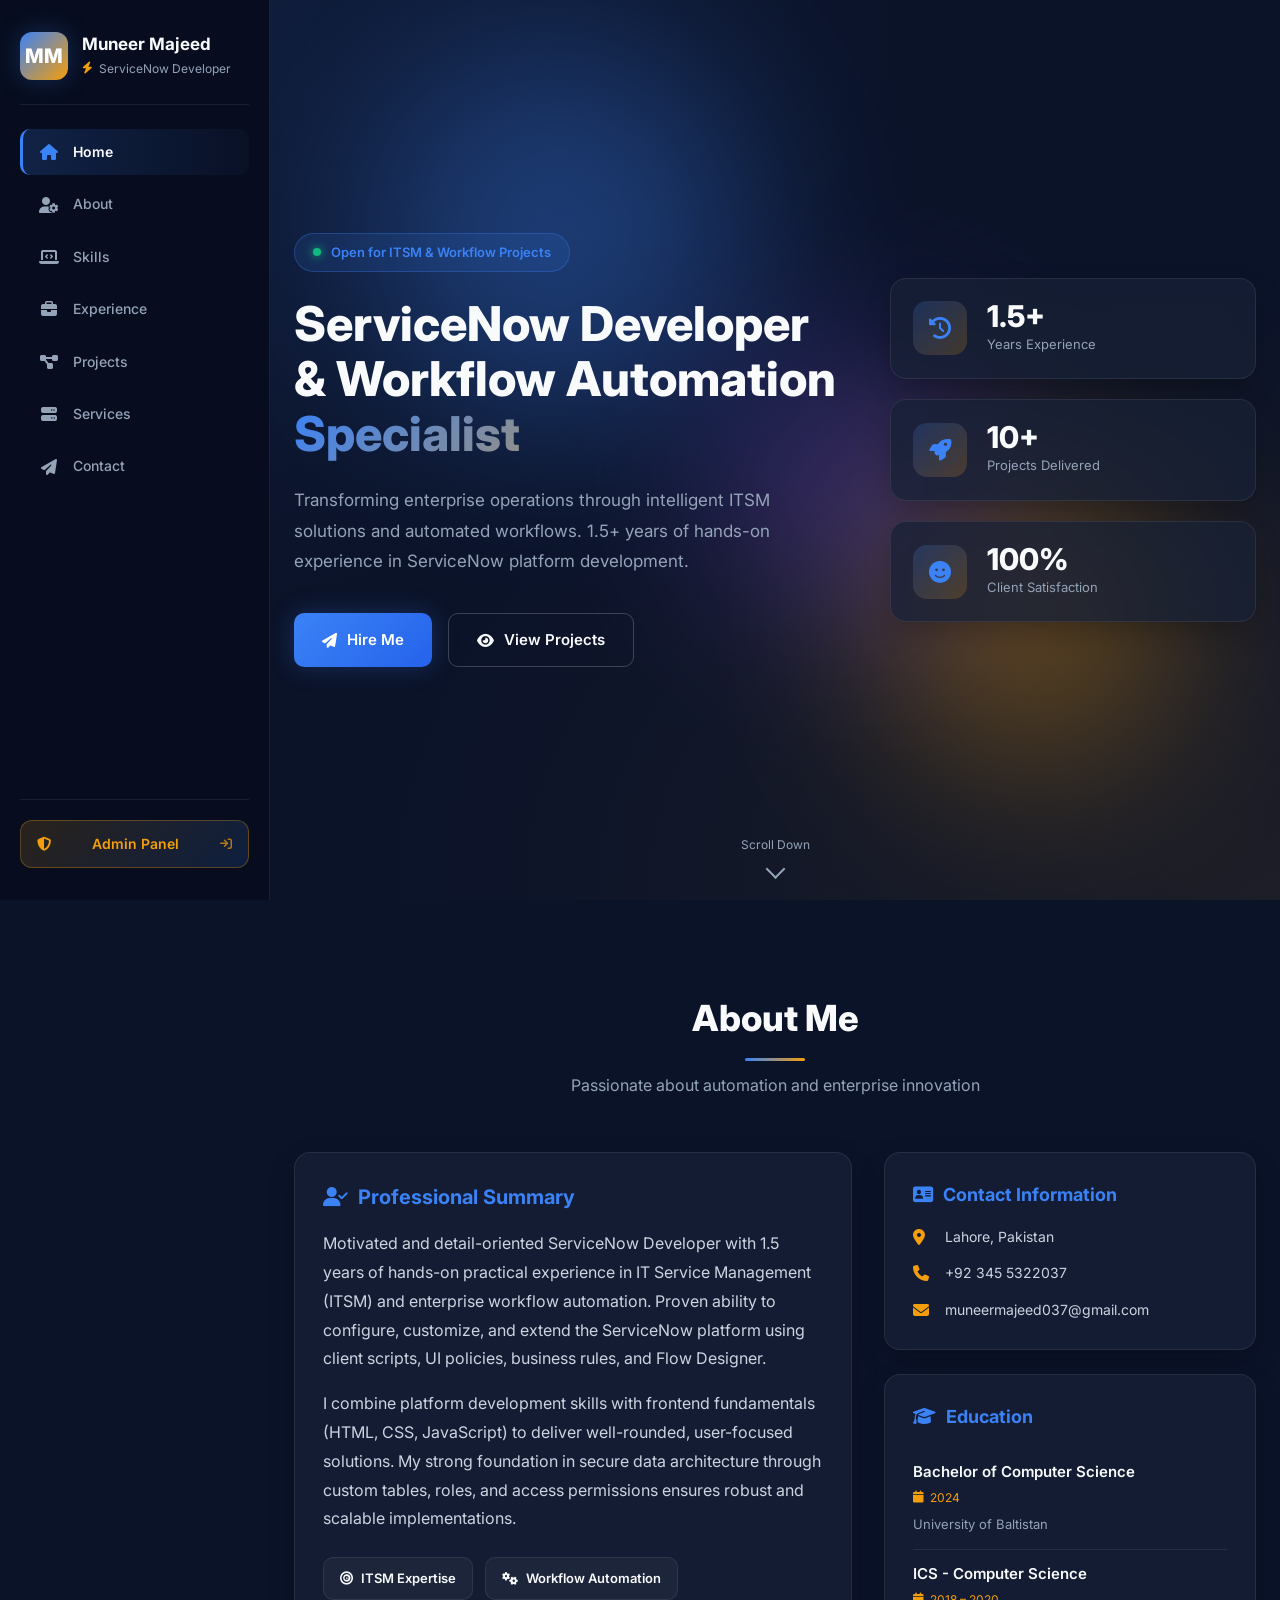
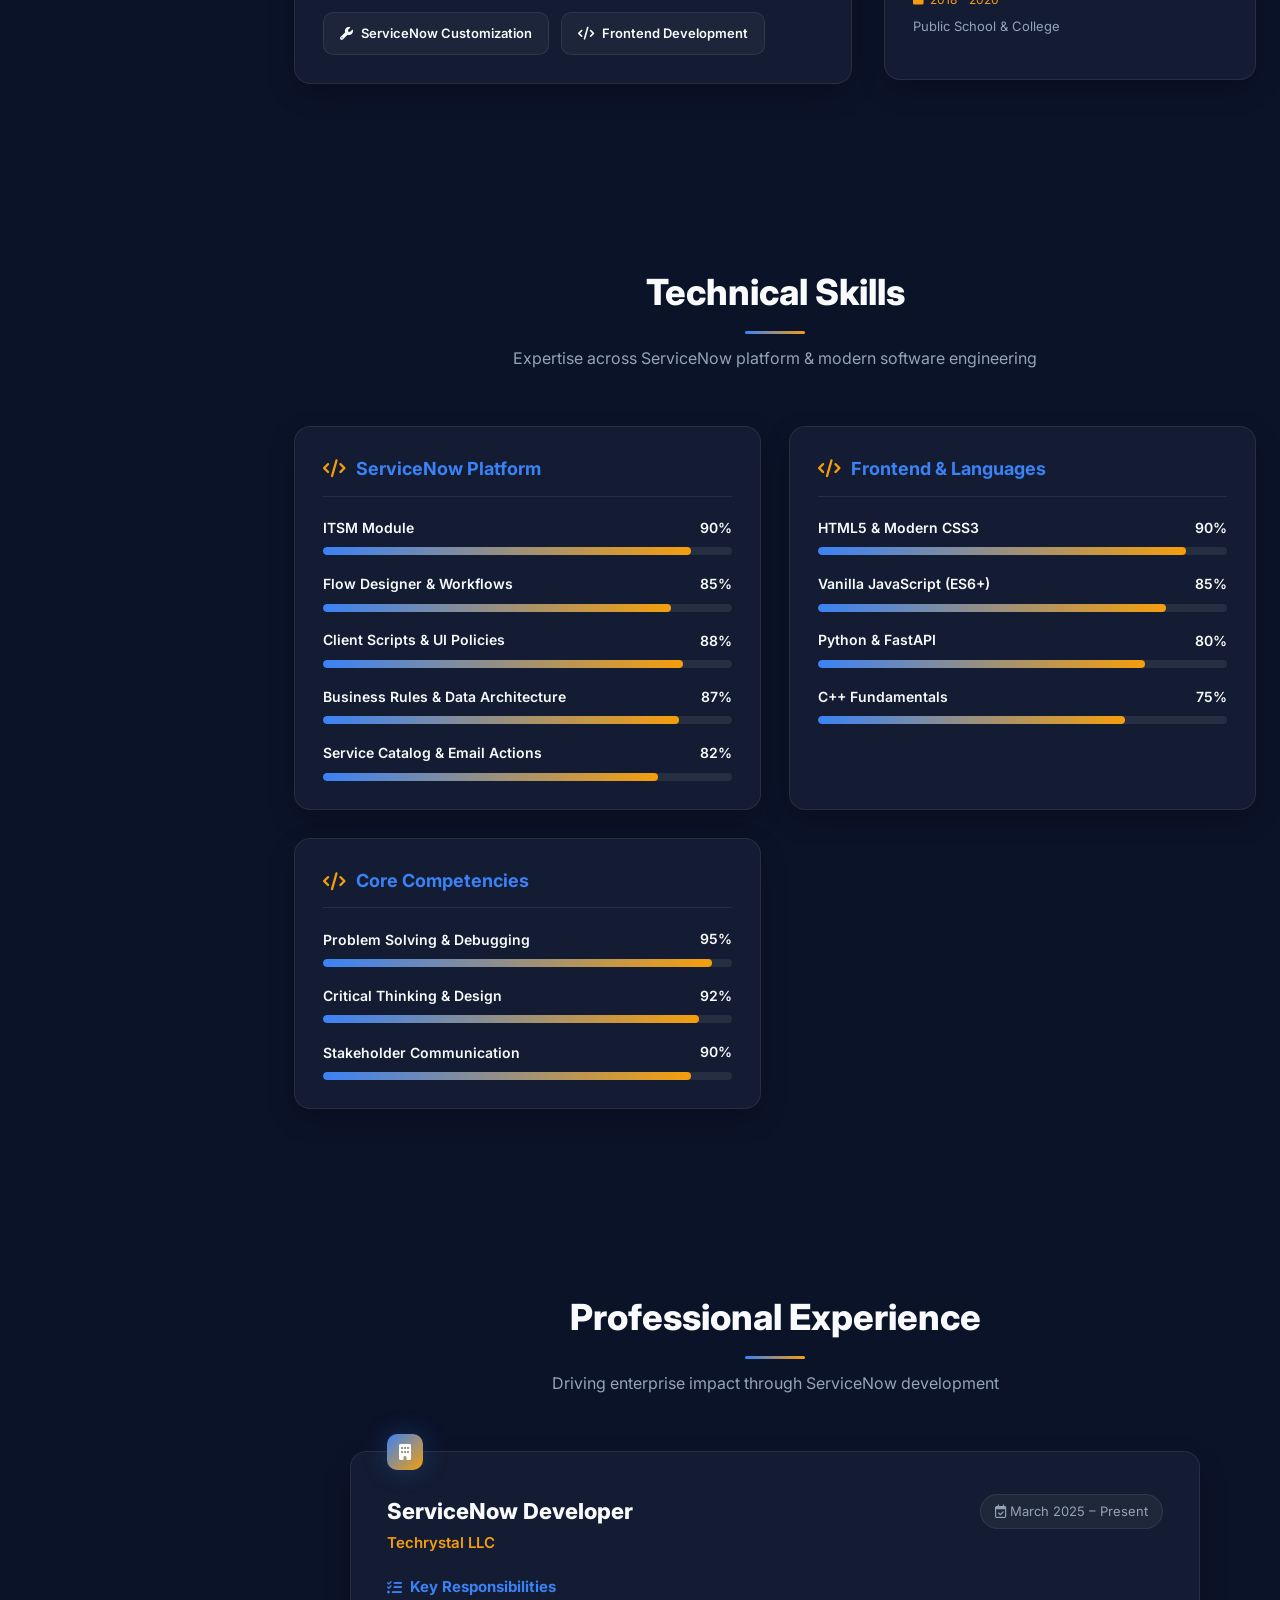
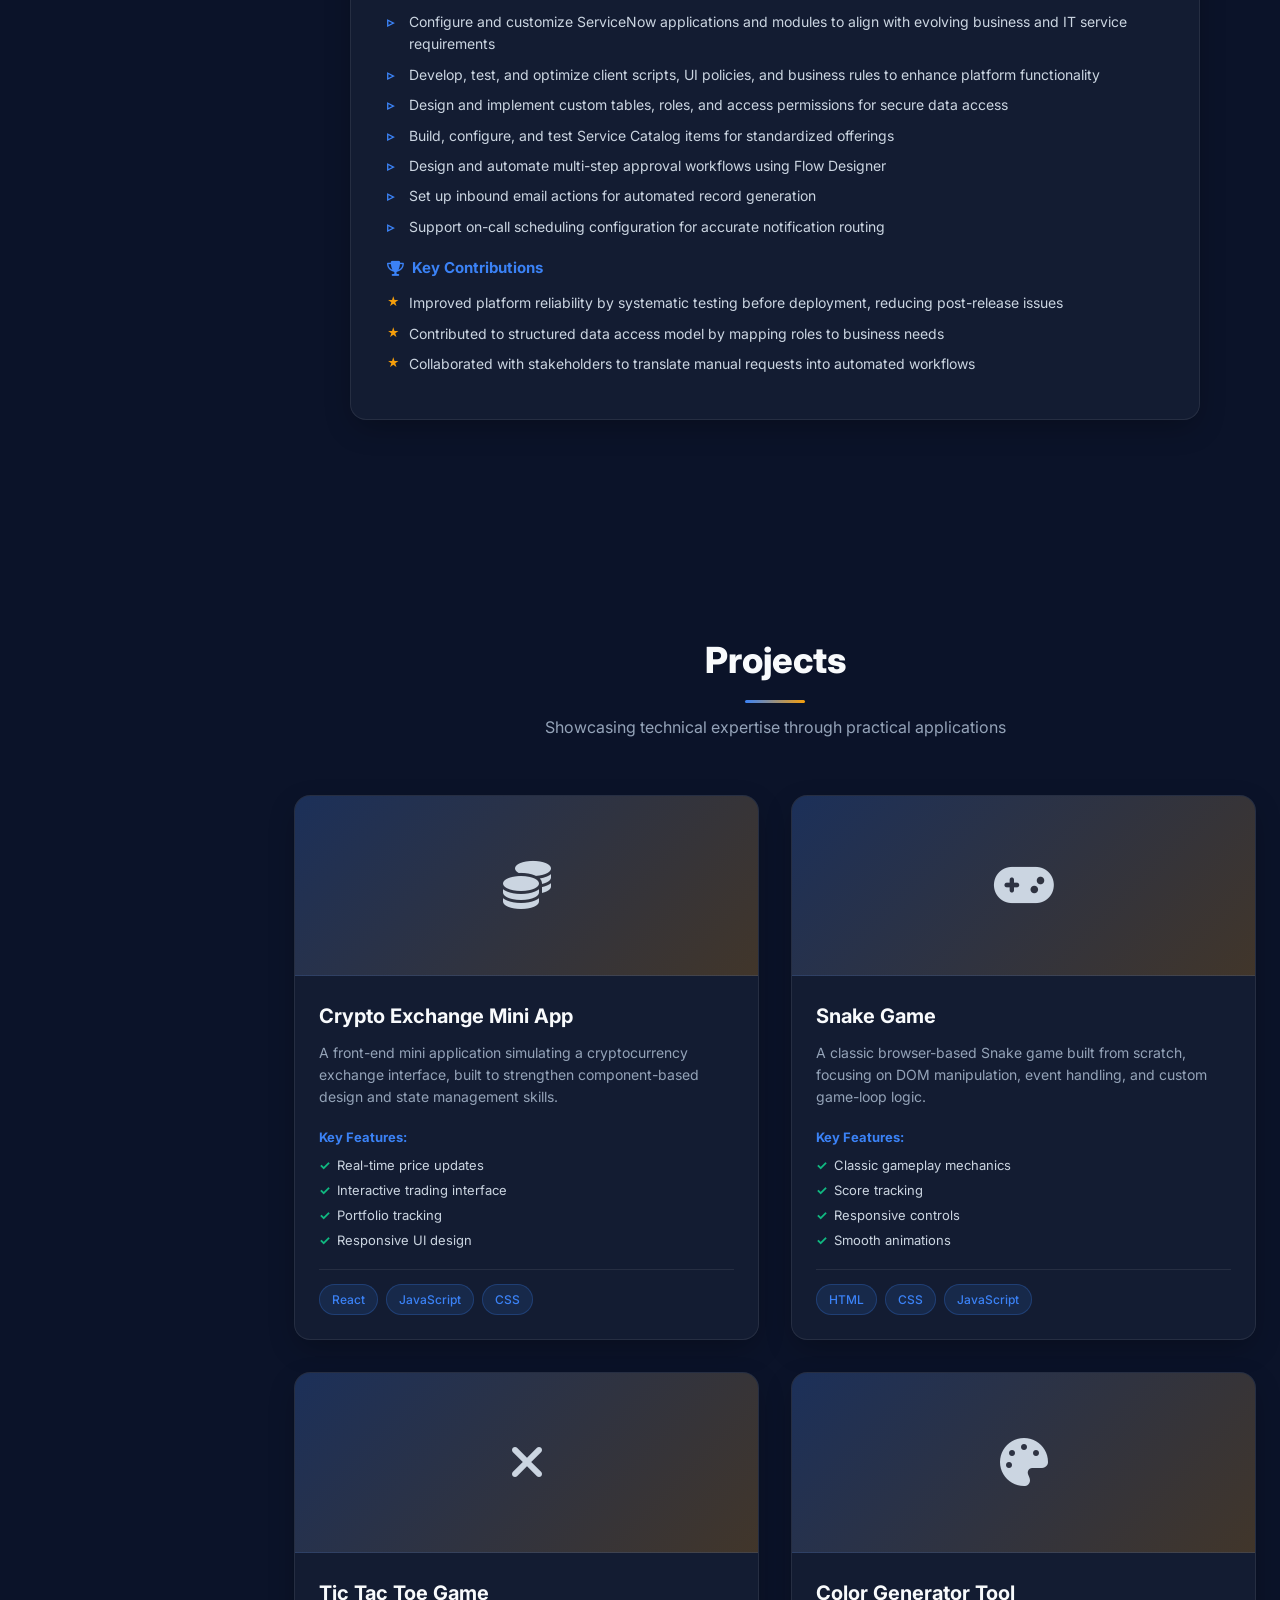
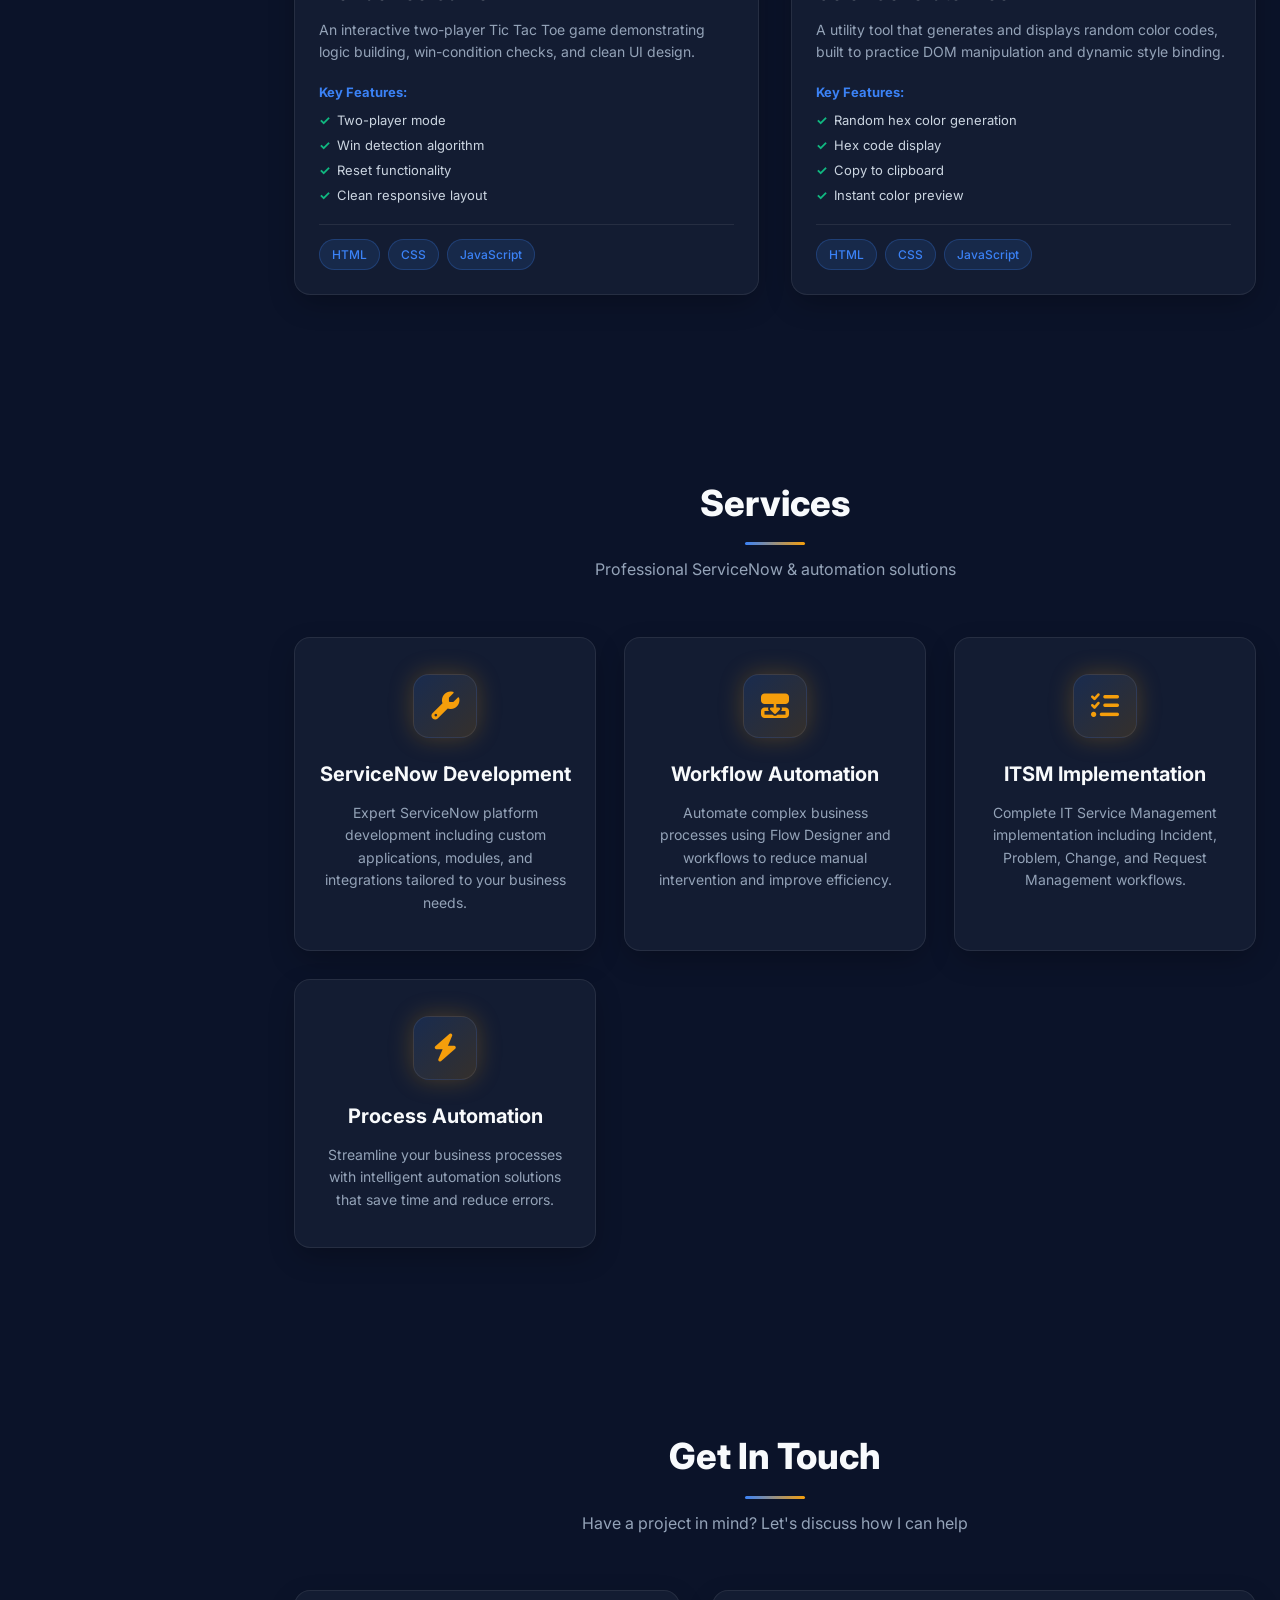
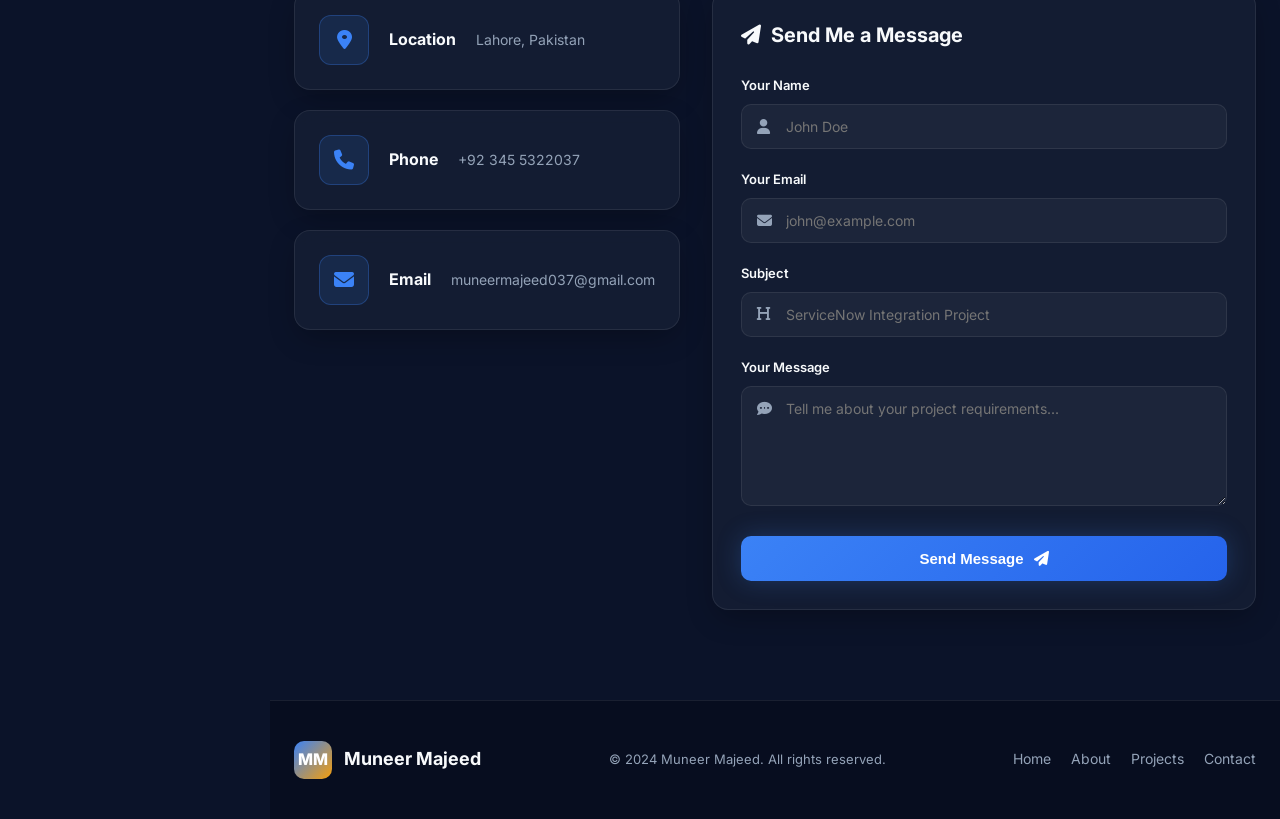
==== frontend/index.html @ ba68e9f7 "first commit" ====
<!DOCTYPE html>
<html lang="en">
<head>
    <meta charset="UTF-8">
    <meta name="viewport" content="width=device-width, initial-scale=1.0">
    <title>Muneer Majeed | ServiceNow Developer & Workflow Automation Specialist</title>
    <meta name="description" content="ServiceNow Developer specializing in ITSM, workflow automation, and enterprise solutions. 1.5+ years of experience in ServiceNow platform development.">
    <!-- Google Fonts -->
    <link rel="preconnect" href="https://fonts.googleapis.com">
    <link rel="preconnect" href="https://fonts.gstatic.com" crossorigin>
    <link href="https://fonts.googleapis.com/css2?family=Poppins:wght@300;400;500;600;700;800&family=Inter:wght@300;400;500;600;700&display=swap" rel="stylesheet">
    <!-- Font Awesome CDN -->
    <link rel="stylesheet" href="https://cdnjs.cloudflare.com/ajax/libs/font-awesome/6.5.1/css/all.min.css">
    <link rel="stylesheet" href="/frontend/css/style.css">
</head>
<body>
    <!-- Mobile Navigation Bar (Visible only on small screens < 992px) -->
    <header class="mobile-header">
        <div class="mobile-logo">
            <span class="logo-avatar">MM</span>
            <span class="logo-title">Muneer Majeed</span>
        </div>
        <button class="mobile-nav-toggle" id="mobileNavToggle" aria-label="Toggle Menu">
            <i class="fa-solid fa-bars"></i>
        </button>
    </header>

    <!-- Sidebar Navigation (Fixed on Desktop, Drawer on Mobile) -->
    <aside class="sidebar" id="sidebar">
        <div class="sidebar-top">
            <div class="brand-box">
                <div class="avatar-glow">MM</div>
                <div class="brand-text">
                    <h2 class="brand-name">Muneer Majeed</h2>
                    <p class="brand-role"><i class="fa-solid fa-bolt icon-accent"></i> ServiceNow Developer</p>
                </div>
            </div>
            <nav class="sidebar-menu">
                <ul>
                    <li><a href="#home" class="sidebar-link active" data-section="home"><i class="fa-solid fa-house"></i> <span>Home</span></a></li>
                    <li><a href="#about" class="sidebar-link" data-section="about"><i class="fa-solid fa-user-gear"></i> <span>About</span></a></li>
                    <li><a href="#skills" class="sidebar-link" data-section="skills"><i class="fa-solid fa-laptop-code"></i> <span>Skills</span></a></li>
                    <li><a href="#experience" class="sidebar-link" data-section="experience"><i class="fa-solid fa-briefcase"></i> <span>Experience</span></a></li>
                    <li><a href="#projects" class="sidebar-link" data-section="projects"><i class="fa-solid fa-diagram-project"></i> <span>Projects</span></a></li>
                    <li><a href="#services" class="sidebar-link" data-section="services"><i class="fa-solid fa-server"></i> <span>Services</span></a></li>
                    <li><a href="#contact" class="sidebar-link" data-section="contact"><i class="fa-solid fa-paper-plane"></i> <span>Contact</span></a></li>
                </ul>
            </nav>
        </div>

        <div class="sidebar-bottom">
            <a href="/admin" class="sidebar-admin-btn">
                <i class="fa-solid fa-shield-halved"></i>
                <span>Admin Panel</span>
                <i class="fa-solid fa-arrow-right-to-bracket arrow-icon"></i>
            </a>
        </div>
    </aside>

    <!-- Backdrop overlay for mobile drawer -->
    <div class="sidebar-overlay" id="sidebarOverlay"></div>

    <!-- Main Content Area (Offset next to sidebar on desktop) -->
    <main class="main-wrapper">

        <!-- Hero Section -->
        <section id="home" class="hero section">
            <div class="hero-bg-orbs">
                <div class="orb orb-1"></div>
                <div class="orb orb-2"></div>
                <div class="orb orb-3"></div>
            </div>
            <div class="hero-container">
                <div class="hero-text-content">
                    <div class="badge-tag">
                        <span class="pulse-dot"></span> Open for ITSM & Workflow Projects
                    </div>
                    <h1 class="hero-title">
                        <span class="title-line">ServiceNow Developer</span>
                        <span class="title-line">& Workflow Automation</span>
                        <span class="title-line highlight">Specialist</span>
                    </h1>
                    <p class="hero-subtitle">
                        Transforming enterprise operations through intelligent ITSM solutions and automated workflows. 1.5+ years of hands-on experience in ServiceNow platform development.
                    </p>
                    <div class="hero-actions">
                        <a href="#contact" class="btn btn-primary"><i class="fa-solid fa-paper-plane"></i> Hire Me</a>
                        <a href="#projects" class="btn btn-outline"><i class="fa-solid fa-eye"></i> View Projects</a>
                    </div>
                </div>

                <div class="hero-stats-grid">
                    <div class="glass-card stat-card">
                        <div class="stat-icon-wrapper"><i class="fa-solid fa-clock-rotate-left"></i></div>
                        <div class="stat-info">
                            <span class="stat-number" data-target="1.5" data-suffix="+">0</span>
                            <span class="stat-label">Years Experience</span>
                        </div>
                    </div>
                    <div class="glass-card stat-card">
                        <div class="stat-icon-wrapper"><i class="fa-solid fa-rocket"></i></div>
                        <div class="stat-info">
                            <span class="stat-number" data-target="10" data-suffix="+">0</span>
                            <span class="stat-label">Projects Delivered</span>
                        </div>
                    </div>
                    <div class="glass-card stat-card">
                        <div class="stat-icon-wrapper"><i class="fa-solid fa-face-smile"></i></div>
                        <div class="stat-info">
                            <span class="stat-number" data-target="100" data-suffix="%">0</span>
                            <span class="stat-label">Client Satisfaction</span>
                        </div>
                    </div>
                </div>
            </div>
            <div class="scroll-indicator">
                <span>Scroll Down</span>
                <div class="scroll-arrow"></div>
            </div>
        </section>

        <!-- About Section -->
        <section id="about" class="about section reveal">
            <div class="container">
                <div class="section-header">
                    <h2 class="section-title">About Me</h2>
                    <p class="section-subtitle">Passionate about automation and enterprise innovation</p>
                </div>
                <div class="about-grid">
                    <div class="about-main-card glass-card">
                        <h3><i class="fa-solid fa-user-check"></i> Professional Summary</h3>
                        <p>
                            Motivated and detail-oriented ServiceNow Developer with 1.5 years of hands-on practical experience in IT Service Management (ITSM) and enterprise workflow automation. Proven ability to configure, customize, and extend the ServiceNow platform using client scripts, UI policies, business rules, and Flow Designer.
                        </p>
                        <p>
                            I combine platform development skills with frontend fundamentals (HTML, CSS, JavaScript) to deliver well-rounded, user-focused solutions. My strong foundation in secure data architecture through custom tables, roles, and access permissions ensures robust and scalable implementations.
                        </p>
                        <div class="about-highlights">
                            <div class="highlight-chip"><i class="fa-solid fa-bullseye"></i> ITSM Expertise</div>
                            <div class="highlight-chip"><i class="fa-solid fa-gears"></i> Workflow Automation</div>
                            <div class="highlight-chip"><i class="fa-solid fa-wrench"></i> ServiceNow Customization</div>
                            <div class="highlight-chip"><i class="fa-solid fa-code"></i> Frontend Development</div>
                        </div>
                    </div>

                    <div class="about-side-cards">
                        <div class="glass-card info-card">
                            <h3><i class="fa-solid fa-address-card"></i> Contact Information</h3>
                            <ul class="info-list">
                                <li><i class="fa-solid fa-location-dot icon-gold"></i> <span>Lahore, Pakistan</span></li>
                                <li><i class="fa-solid fa-phone icon-gold"></i> <span>+92 345 5322037</span></li>
                                <li><i class="fa-solid fa-envelope icon-gold"></i> <span>muneermajeed037@gmail.com</span></li>
                            </ul>
                        </div>
                        <div class="glass-card info-card">
                            <h3><i class="fa-solid fa-graduation-cap"></i> Education</h3>
                            <div class="education-item">
                                <span class="edu-degree">Bachelor of Computer Science</span>
                                <span class="edu-meta"><i class="fa-solid fa-calendar"></i> 2024</span>
                                <span class="edu-school">University of Baltistan</span>
                            </div>
                            <div class="education-item">
                                <span class="edu-degree">ICS - Computer Science</span>
                                <span class="edu-meta"><i class="fa-solid fa-calendar"></i> 2018 – 2020</span>
                                <span class="edu-school">Public School & College</span>
                            </div>
                        </div>
                    </div>
                </div>
            </div>
        </section>

        <!-- Skills Section -->
        <section id="skills" class="skills section reveal">
            <div class="container">
                <div class="section-header">
                    <h2 class="section-title">Technical Skills</h2>
                    <p class="section-subtitle">Expertise across ServiceNow platform & modern software engineering</p>
                </div>
                <div class="skills-grid" id="skills-container">
                    <!-- Skills will be loaded dynamically from API -->
                </div>
            </div>
        </section>

        <!-- Experience Section -->
        <section id="experience" class="experience section reveal">
            <div class="container">
                <div class="section-header">
                    <h2 class="section-title">Professional Experience</h2>
                    <p class="section-subtitle">Driving enterprise impact through ServiceNow development</p>
                </div>
                <div class="experience-timeline">
                    <div class="timeline-item glass-card">
                        <div class="timeline-badge"><i class="fa-solid fa-building"></i></div>
                        <div class="timeline-header">
                            <div>
                                <h3 class="role-title">ServiceNow Developer</h3>
                                <span class="company-name">Techrystal LLC</span>
                            </div>
                            <span class="timeline-date"><i class="fa-regular fa-calendar-check"></i> March 2025 – Present</span>
                        </div>
                        <div class="timeline-body">
                            <h4><i class="fa-solid fa-list-check"></i> Key Responsibilities</h4>
                            <ul class="resp-list">
                                <li>Configure and customize ServiceNow applications and modules to align with evolving business and IT service requirements</li>
                                <li>Develop, test, and optimize client scripts, UI policies, and business rules to enhance platform functionality</li>
                                <li>Design and implement custom tables, roles, and access permissions for secure data access</li>
                                <li>Build, configure, and test Service Catalog items for standardized offerings</li>
                                <li>Design and automate multi-step approval workflows using Flow Designer</li>
                                <li>Set up inbound email actions for automated record generation</li>
                                <li>Support on-call scheduling configuration for accurate notification routing</li>
                            </ul>
                            <h4><i class="fa-solid fa-trophy"></i> Key Contributions</h4>
                            <ul class="contrib-list">
                                <li>Improved platform reliability by systematic testing before deployment, reducing post-release issues</li>
                                <li>Contributed to structured data access model by mapping roles to business needs</li>
                                <li>Collaborated with stakeholders to translate manual requests into automated workflows</li>
                            </ul>
                        </div>
                    </div>
                </div>
            </div>
        </section>

        <!-- Projects Section -->
        <section id="projects" class="projects section reveal">
            <div class="container">
                <div class="section-header">
                    <h2 class="section-title">Projects</h2>
                    <p class="section-subtitle">Showcasing technical expertise through practical applications</p>
                </div>
                <div class="projects-grid" id="projects-container">
                    <!-- Projects will be loaded dynamically from API -->
                </div>
            </div>
        </section>

        <!-- Services Section -->
        <section id="services" class="services section reveal">
            <div class="container">
                <div class="section-header">
                    <h2 class="section-title">Services</h2>
                    <p class="section-subtitle">Professional ServiceNow & automation solutions</p>
                </div>
                <div class="services-grid" id="services-container">
                    <!-- Services will be loaded dynamically from API -->
                </div>
            </div>
        </section>

        <!-- Contact Section -->
        <section id="contact" class="contact section reveal">
            <div class="container">
                <div class="section-header">
                    <h2 class="section-title">Get In Touch</h2>
                    <p class="section-subtitle">Have a project in mind? Let's discuss how I can help</p>
                </div>
                <div class="contact-grid">
                    <div class="contact-info-cards">
                        <div class="glass-card contact-card">
                            <div class="contact-icon"><i class="fa-solid fa-location-dot"></i></div>
                            <h3>Location</h3>
                            <p>Lahore, Pakistan</p>
                        </div>
                        <div class="glass-card contact-card">
                            <div class="contact-icon"><i class="fa-solid fa-phone"></i></div>
                            <h3>Phone</h3>
                            <p>+92 345 5322037</p>
                        </div>
                        <div class="glass-card contact-card">
                            <div class="contact-icon"><i class="fa-solid fa-envelope"></i></div>
                            <h3>Email</h3>
                            <p>muneermajeed037@gmail.com</p>
                        </div>
                    </div>

                    <div class="glass-card contact-form-card">
                        <h3><i class="fa-solid fa-paper-plane"></i> Send Me a Message</h3>
                        <form class="contact-form" id="contact-form">
                            <div class="form-group">
                                <label for="name">Your Name</label>
                                <div class="input-wrapper">
                                    <i class="fa-solid fa-user"></i>
                                    <input type="text" id="name" name="name" placeholder="John Doe" required>
                                </div>
                            </div>
                            <div class="form-group">
                                <label for="email">Your Email</label>
                                <div class="input-wrapper">
                                    <i class="fa-solid fa-envelope"></i>
                                    <input type="email" id="email" name="email" placeholder="john@example.com" required>
                                </div>
                            </div>
                            <div class="form-group">
                                <label for="subject">Subject</label>
                                <div class="input-wrapper">
                                    <i class="fa-solid fa-heading"></i>
                                    <input type="text" id="subject" name="subject" placeholder="ServiceNow Integration Project" required>
                                </div>
                            </div>
                            <div class="form-group">
                                <label for="message">Your Message</label>
                                <div class="input-wrapper textarea-wrapper">
                                    <i class="fa-solid fa-comment-dots"></i>
                                    <textarea id="message" name="message" rows="5" placeholder="Tell me about your project requirements..." required></textarea>
                                </div>
                            </div>
                            <button type="submit" class="btn btn-primary btn-submit">
                                <span>Send Message</span>
                                <i class="fa-solid fa-paper-plane"></i>
                            </button>
                        </form>
                    </div>
                </div>
            </div>
        </section>

        <!-- Footer -->
        <footer class="footer">
            <div class="container">
                <div class="footer-content">
                    <div class="footer-logo">
                        <span class="logo-avatar">MM</span>
                        <span class="logo-title">Muneer Majeed</span>
                    </div>
                    <p class="footer-text">© 2024 Muneer Majeed. All rights reserved.</p>
                    <div class="footer-links">
                        <a href="#home">Home</a>
                        <a href="#about">About</a>
                        <a href="#projects">Projects</a>
                        <a href="#contact">Contact</a>
                    </div>
                </div>
            </div>
        </footer>

    </main>

    <script src="/frontend/js/main.js"></script>
</body>
</html>
---- frontend/css/style.css ----
/* ==========================================================================
   ServiceNow Developer Portfolio - CSS Design System
   Theme: Modern Dark Corporate Tech with Glassmorphism & Accent Glows
   ========================================================================== */

/* --------------------------------------------------------------------------
   1. CSS Variables & Theme Definition
   -------------------------------------------------------------------------- */
:root {
    --sidebar-width: 270px;
    --bg-main: #0b1329;
    --bg-secondary: #070d1f;
    --bg-card: rgba(23, 32, 54, 0.75);
    --bg-card-hover: rgba(30, 42, 70, 0.85);
    --glass-border: rgba(255, 255, 255, 0.08);
    --glass-border-focus: rgba(59, 130, 246, 0.4);
    
    /* Accents */
    --accent-blue: #3b82f6;
    --accent-blue-dark: #2563eb;
    --accent-gold: #f59e0b;
    --accent-emerald: #10b981;
    --accent-purple: #8b5cf6;
    
    /* Typography Colors */
    --text-heading: #f8fafc;
    --text-body: #cbd5e1;
    --text-muted: #94a3b8;
    
    /* Shadows & Effects */
    --card-shadow: 0 10px 30px -5px rgba(0, 0, 0, 0.3);
    --glow-blue: 0 0 25px rgba(59, 130, 246, 0.25);
    --glow-gold: 0 0 25px rgba(245, 158, 11, 0.25);
}

/* --------------------------------------------------------------------------
   2. Reset & Base Styles
   -------------------------------------------------------------------------- */
* {
    margin: 0;
    padding: 0;
    box-sizing: border-box;
}

html {
    scroll-behavior: smooth;
}

body {
    font-family: 'Inter', 'Poppins', sans-serif;
    background-color: var(--bg-main);
    background-image: 
        radial-gradient(at 0% 0%, rgba(59, 130, 246, 0.12) 0px, transparent 50%),
        radial-gradient(at 100% 100%, rgba(245, 158, 11, 0.08) 0px, transparent 50%);
    background-attachment: fixed;
    color: var(--text-body);
    line-height: 1.6;
    overflow-x: hidden;
}

.container {
    max-width: 1140px;
    margin: 0 auto;
    padding: 0 24px;
}

/* --------------------------------------------------------------------------
   3. Glassmorphism Card System
   -------------------------------------------------------------------------- */
.glass-card {
    background: var(--bg-card);
    backdrop-filter: blur(12px);
    -webkit-backdrop-filter: blur(12px);
    border: 1px solid var(--glass-border);
    border-radius: 16px;
    padding: 28px;
    box-shadow: var(--card-shadow);
    transition: transform 0.3s cubic-bezier(0.4, 0, 0.2, 1), box-shadow 0.3s ease, border-color 0.3s ease;
}

.glass-card:hover {
    transform: translateY(-5px);
    box-shadow: 0 16px 35px -5px rgba(0, 0, 0, 0.4), var(--glow-blue);
    border-color: rgba(59, 130, 246, 0.25);
}

/* --------------------------------------------------------------------------
   4. Mobile Header (< 992px)
   -------------------------------------------------------------------------- */
.mobile-header {
    display: none;
    position: fixed;
    top: 0;
    left: 0;
    right: 0;
    height: 68px;
    background: rgba(7, 13, 31, 0.95);
    backdrop-filter: blur(10px);
    border-bottom: 1px solid var(--glass-border);
    z-index: 1100;
    padding: 0 20px;
    align-items: center;
    justify-content: space-between;
}

.mobile-logo {
    display: flex;
    align-items: center;
    gap: 12px;
}

.logo-avatar {
    width: 38px;
    height: 38px;
    background: linear-gradient(135deg, var(--accent-blue), var(--accent-gold));
    border-radius: 10px;
    display: flex;
    align-items: center;
    justify-content: center;
    font-weight: 800;
    color: white;
    font-size: 16px;
}

.logo-title {
    font-weight: 700;
    font-size: 18px;
    color: var(--text-heading);
}

.mobile-nav-toggle {
    background: transparent;
    border: none;
    color: var(--text-heading);
    font-size: 22px;
    cursor: pointer;
    padding: 8px;
    border-radius: 8px;
}

/* --------------------------------------------------------------------------
   5. Fixed Desktop Sidebar Navigation
   -------------------------------------------------------------------------- */
.sidebar {
    position: fixed;
    top: 0;
    left: 0;
    bottom: 0;
    width: var(--sidebar-width);
    height: 100vh;
    background: var(--bg-secondary);
    border-right: 1px solid var(--glass-border);
    z-index: 1000;
    display: flex;
    flex-direction: column;
    justify-content: space-between;
    padding: 32px 20px;
    transition: transform 0.35s cubic-bezier(0.4, 0, 0.2, 1);
}

.brand-box {
    display: flex;
    align-items: center;
    gap: 14px;
    padding-bottom: 24px;
    margin-bottom: 24px;
    border-bottom: 1px solid var(--glass-border);
}

.avatar-glow {
    width: 48px;
    height: 48px;
    background: linear-gradient(135deg, var(--accent-blue), var(--accent-gold));
    border-radius: 12px;
    display: flex;
    align-items: center;
    justify-content: center;
    font-weight: 800;
    font-size: 20px;
    color: white;
    box-shadow: var(--glow-blue);
    flex-shrink: 0;
}

.brand-name {
    font-size: 17px;
    font-weight: 700;
    color: var(--text-heading);
    line-height: 1.2;
}

.brand-role {
    font-size: 12px;
    color: var(--text-muted);
    margin-top: 4px;
    display: flex;
    align-items: center;
    gap: 6px;
}

.icon-accent {
    color: var(--accent-gold);
}

.sidebar-menu ul {
    list-style: none;
    display: flex;
    flex-direction: column;
    gap: 6px;
}

.sidebar-link {
    display: flex;
    align-items: center;
    gap: 14px;
    padding: 12px 16px;
    color: var(--text-muted);
    text-decoration: none;
    font-weight: 500;
    font-size: 14px;
    border-radius: 10px;
    transition: all 0.25s ease;
    border-left: 3px solid transparent;
}

.sidebar-link i {
    font-size: 16px;
    width: 20px;
    text-align: center;
    transition: color 0.25s ease, transform 0.25s ease;
}

.sidebar-link:hover {
    color: var(--text-heading);
    background: rgba(255, 255, 255, 0.04);
    transform: translateX(4px);
}

.sidebar-link:hover i {
    color: var(--accent-blue);
    transform: scale(1.15);
}

/* Active Section ScrollSpy Effect */
.sidebar-link.active {
    color: var(--text-heading);
    background: linear-gradient(90deg, rgba(59, 130, 246, 0.18), rgba(59, 130, 246, 0.03));
    border-left-color: var(--accent-blue);
    font-weight: 600;
}

.sidebar-link.active i {
    color: var(--accent-blue);
}

/* Sidebar Admin Button */
.sidebar-bottom {
    padding-top: 20px;
    border-top: 1px solid var(--glass-border);
}

.sidebar-admin-btn {
    display: flex;
    align-items: center;
    justify-content: space-between;
    padding: 12px 16px;
    background: linear-gradient(135deg, rgba(245, 158, 11, 0.15), rgba(59, 130, 246, 0.15));
    border: 1px solid rgba(245, 158, 11, 0.3);
    color: var(--accent-gold);
    border-radius: 12px;
    text-decoration: none;
    font-weight: 600;
    font-size: 14px;
    transition: all 0.3s ease;
}

.sidebar-admin-btn:hover {
    background: linear-gradient(135deg, rgba(245, 158, 11, 0.3), rgba(59, 130, 246, 0.3));
    transform: translateY(-2px);
    box-shadow: var(--glow-gold);
    color: #ffffff;
}

.sidebar-admin-btn .arrow-icon {
    font-size: 12px;
    opacity: 0.7;
    transition: transform 0.3s ease;
}

.sidebar-admin-btn:hover .arrow-icon {
    transform: translateX(4px);
    opacity: 1;
}

/* Mobile Sidebar Overlay */
.sidebar-overlay {
    display: none;
    position: fixed;
    inset: 0;
    background: rgba(0, 0, 0, 0.6);
    backdrop-filter: blur(4px);
    z-index: 999;
}

/* --------------------------------------------------------------------------
   6. Main Content Area Offset
   -------------------------------------------------------------------------- */
.main-wrapper {
    margin-left: var(--sidebar-width);
    width: calc(100% - var(--sidebar-width));
    min-height: 100vh;
}

/* --------------------------------------------------------------------------
   7. Hero Section
   -------------------------------------------------------------------------- */
.hero {
    min-height: 100vh;
    display: flex;
    flex-direction: column;
    justify-content: center;
    position: relative;
    padding: 80px 0;
}

.hero-bg-orbs {
    position: absolute;
    inset: 0;
    overflow: hidden;
    pointer-events: none;
    z-index: 0;
}

.orb {
    position: absolute;
    border-radius: 50%;
    filter: blur(90px);
    opacity: 0.35;
    animation: orbFloat 10s ease-in-out infinite alternate;
}

.orb-1 {
    width: 380px;
    height: 380px;
    background: var(--accent-blue);
    top: 5%;
    left: 10%;
}

.orb-2 {
    width: 300px;
    height: 300px;
    background: var(--accent-gold);
    bottom: 15%;
    right: 10%;
    animation-delay: -3s;
}

.orb-3 {
    width: 250px;
    height: 250px;
    background: var(--accent-purple);
    top: 40%;
    left: 45%;
    animation-delay: -6s;
}

@keyframes orbFloat {
    0% { transform: translate(0, 0) scale(1); }
    100% { transform: translate(40px, -40px) scale(1.1); }
}

.hero-container {
    position: relative;
    z-index: 1;
    max-width: 1140px;
    margin: 0 auto;
    padding: 0 24px;
    display: grid;
    grid-template-columns: 1.2fr 0.8fr;
    gap: 48px;
    align-items: center;
}

.badge-tag {
    display: inline-flex;
    align-items: center;
    gap: 10px;
    padding: 8px 18px;
    background: rgba(59, 130, 246, 0.12);
    border: 1px solid rgba(59, 130, 246, 0.3);
    border-radius: 30px;
    color: var(--accent-blue);
    font-size: 13px;
    font-weight: 600;
    margin-bottom: 24px;
}

.pulse-dot {
    width: 8px;
    height: 8px;
    background: var(--accent-emerald);
    border-radius: 50%;
    box-shadow: 0 0 10px var(--accent-emerald);
    animation: pulse 2s infinite;
}

@keyframes pulse {
    0%, 100% { opacity: 1; transform: scale(1); }
    50% { opacity: 0.4; transform: scale(1.2); }
}

.hero-title {
    font-size: 48px;
    font-weight: 800;
    line-height: 1.15;
    margin-bottom: 24px;
    color: var(--text-heading);
}

.title-line {
    display: block;
}

.title-line.highlight {
    background: linear-gradient(135deg, var(--accent-blue), var(--accent-gold));
    -webkit-background-clip: text;
    -webkit-text-fill-color: transparent;
    background-clip: text;
}

.hero-subtitle {
    font-size: 17px;
    color: var(--text-muted);
    line-height: 1.8;
    margin-bottom: 36px;
    max-width: 580px;
}

.hero-actions {
    display: flex;
    gap: 16px;
}

.btn {
    display: inline-flex;
    align-items: center;
    justify-content: center;
    gap: 10px;
    padding: 14px 28px;
    border-radius: 10px;
    font-weight: 600;
    font-size: 15px;
    text-decoration: none;
    cursor: pointer;
    transition: all 0.3s cubic-bezier(0.4, 0, 0.2, 1);
    border: none;
}

.btn-primary {
    background: linear-gradient(135deg, var(--accent-blue), var(--accent-blue-dark));
    color: white;
    box-shadow: var(--glow-blue);
}

.btn-primary:hover {
    transform: translateY(-3px);
    box-shadow: 0 12px 25px rgba(59, 130, 246, 0.4);
}

.btn-outline {
    background: transparent;
    color: var(--text-heading);
    border: 1.5px solid rgba(255, 255, 255, 0.2);
}

.btn-outline:hover {
    border-color: var(--accent-blue);
    background: rgba(59, 130, 246, 0.1);
    color: var(--accent-blue);
    transform: translateY(-3px);
}

.hero-stats-grid {
    display: flex;
    flex-direction: column;
    gap: 20px;
}

.stat-card {
    display: flex;
    align-items: center;
    gap: 20px;
    padding: 22px;
}

.stat-icon-wrapper {
    width: 54px;
    height: 54px;
    background: linear-gradient(135deg, rgba(59, 130, 246, 0.2), rgba(245, 158, 11, 0.2));
    border-radius: 14px;
    display: flex;
    align-items: center;
    justify-content: center;
    font-size: 22px;
    color: var(--accent-blue);
    flex-shrink: 0;
}

.stat-number {
    font-size: 30px;
    font-weight: 800;
    color: var(--text-heading);
    line-height: 1;
    display: block;
}

.stat-label {
    font-size: 13px;
    color: var(--text-muted);
    margin-top: 4px;
}

.scroll-indicator {
    position: absolute;
    bottom: 24px;
    left: 50%;
    transform: translateX(-50%);
    display: flex;
    flex-direction: column;
    align-items: center;
    gap: 8px;
    color: var(--text-muted);
    font-size: 12px;
    animation: bounce 2s infinite;
}

.scroll-arrow {
    width: 14px;
    height: 14px;
    border-right: 2px solid var(--text-muted);
    border-bottom: 2px solid var(--text-muted);
    transform: rotate(45deg);
}

@keyframes bounce {
    0%, 20%, 50%, 80%, 100% { transform: translateX(-50%) translateY(0); }
    40% { transform: translateX(-50%) translateY(-8px); }
    60% { transform: translateX(-50%) translateY(-4px); }
}

/* --------------------------------------------------------------------------
   8. Section Common Headings
   -------------------------------------------------------------------------- */
.section {
    padding: 90px 0;
}

.section-header {
    text-align: center;
    margin-bottom: 54px;
}

.section-title {
    font-size: 36px;
    font-weight: 800;
    color: var(--text-heading);
    margin-bottom: 12px;
    position: relative;
    display: inline-block;
}

.section-title::after {
    content: '';
    display: block;
    width: 60px;
    height: 3px;
    background: linear-gradient(90deg, var(--accent-blue), var(--accent-gold));
    margin: 10px auto 0;
    border-radius: 2px;
}

.section-subtitle {
    font-size: 16px;
    color: var(--text-muted);
}

/* --------------------------------------------------------------------------
   9. About Section
   -------------------------------------------------------------------------- */
.about-grid {
    display: grid;
    grid-template-columns: 1.2fr 0.8fr;
    gap: 32px;
}

.about-main-card h3 {
    font-size: 20px;
    font-weight: 700;
    color: var(--accent-blue);
    margin-bottom: 16px;
    display: flex;
    align-items: center;
    gap: 10px;
}

.about-main-card p {
    color: var(--text-body);
    margin-bottom: 16px;
    line-height: 1.8;
}

.about-highlights {
    display: flex;
    flex-wrap: wrap;
    gap: 12px;
    margin-top: 24px;
}

.highlight-chip {
    display: flex;
    align-items: center;
    gap: 8px;
    padding: 10px 16px;
    background: rgba(255, 255, 255, 0.04);
    border: 1px solid var(--glass-border);
    border-radius: 10px;
    font-size: 13px;
    font-weight: 600;
    color: var(--text-heading);
    transition: all 0.3s ease;
}

.highlight-chip:hover {
    background: rgba(59, 130, 246, 0.12);
    border-color: rgba(59, 130, 246, 0.3);
    color: var(--accent-blue);
    transform: translateY(-2px);
}

.about-side-cards {
    display: flex;
    flex-direction: column;
    gap: 24px;
}

.info-card h3 {
    font-size: 18px;
    font-weight: 700;
    color: var(--accent-blue);
    margin-bottom: 16px;
    display: flex;
    align-items: center;
    gap: 10px;
}

.info-list {
    list-style: none;
    display: flex;
    flex-direction: column;
    gap: 14px;
}

.info-list li {
    display: flex;
    align-items: center;
    gap: 12px;
    font-size: 14px;
}

.icon-gold {
    color: var(--accent-gold);
    font-size: 16px;
    width: 20px;
}

.education-item {
    padding: 12px 0;
    border-bottom: 1px solid var(--glass-border);
}

.education-item:last-child {
    border-bottom: none;
}

.edu-degree {
    display: block;
    font-weight: 600;
    color: var(--text-heading);
    font-size: 15px;
}

.edu-meta {
    font-size: 12px;
    color: var(--accent-gold);
    display: flex;
    align-items: center;
    gap: 6px;
    margin: 4px 0;
}

.edu-school {
    font-size: 13px;
    color: var(--text-muted);
}

/* --------------------------------------------------------------------------
   10. Skills Section
   -------------------------------------------------------------------------- */
.skills-grid {
    display: grid;
    grid-template-columns: repeat(auto-fit, minmax(320px, 1fr));
    gap: 28px;
}

.skill-card {
    padding: 28px;
}

.skill-category-title {
    font-size: 18px;
    font-weight: 700;
    color: var(--accent-blue);
    margin-bottom: 20px;
    padding-bottom: 12px;
    border-bottom: 1px solid var(--glass-border);
    display: flex;
    align-items: center;
    gap: 10px;
}

.skill-item {
    margin-bottom: 18px;
}

.skill-item:last-child {
    margin-bottom: 0;
}

.skill-info {
    display: flex;
    justify-content: space-between;
    font-size: 14px;
    font-weight: 600;
    margin-bottom: 8px;
    color: var(--text-heading);
}

.skill-bar {
    height: 8px;
    background: rgba(255, 255, 255, 0.08);
    border-radius: 6px;
    overflow: hidden;
}

.skill-progress {
    height: 100%;
    width: 0;
    background: linear-gradient(90deg, var(--accent-blue), var(--accent-gold));
    border-radius: 6px;
    transition: width 1.2s cubic-bezier(0.4, 0, 0.2, 1);
}

/* --------------------------------------------------------------------------
   11. Experience Section
   -------------------------------------------------------------------------- */
.experience-timeline {
    max-width: 850px;
    margin: 0 auto;
}

.timeline-item {
    position: relative;
    padding: 36px;
    margin-bottom: 32px;
}

.timeline-badge {
    position: absolute;
    top: -18px;
    left: 36px;
    width: 36px;
    height: 36px;
    background: linear-gradient(135deg, var(--accent-blue), var(--accent-gold));
    border-radius: 10px;
    display: flex;
    align-items: center;
    justify-content: center;
    color: white;
    font-size: 16px;
    box-shadow: var(--glow-blue);
}

.timeline-header {
    display: flex;
    justify-content: space-between;
    align-items: flex-start;
    flex-wrap: wrap;
    gap: 12px;
    margin-bottom: 20px;
    margin-top: 6px;
}

.role-title {
    font-size: 22px;
    font-weight: 800;
    color: var(--text-heading);
}

.company-name {
    display: block;
    color: var(--accent-gold);
    font-weight: 600;
    font-size: 15px;
    margin-top: 2px;
}

.timeline-date {
    font-size: 13px;
    color: var(--text-muted);
    background: rgba(255, 255, 255, 0.05);
    padding: 6px 14px;
    border-radius: 20px;
    border: 1px solid var(--glass-border);
}

.timeline-body h4 {
    font-size: 15px;
    font-weight: 700;
    color: var(--accent-blue);
    margin: 18px 0 12px;
    display: flex;
    align-items: center;
    gap: 8px;
}

.resp-list, .contrib-list {
    list-style: none;
    padding: 0;
}

.resp-list li, .contrib-list li {
    position: relative;
    padding-left: 22px;
    margin-bottom: 8px;
    font-size: 14px;
    color: var(--text-body);
}

.resp-list li::before {
    content: '▹';
    position: absolute;
    left: 0;
    color: var(--accent-blue);
    font-weight: bold;
}

.contrib-list li::before {
    content: '★';
    position: absolute;
    left: 0;
    color: var(--accent-gold);
    font-size: 12px;
}

/* --------------------------------------------------------------------------
   12. Projects Section
   -------------------------------------------------------------------------- */
.projects-grid {
    display: grid;
    grid-template-columns: repeat(auto-fit, minmax(330px, 1fr));
    gap: 32px;
}

.project-card {
    padding: 0;
    overflow: hidden;
    display: flex;
    flex-direction: column;
}

.project-banner {
    height: 180px;
    background: linear-gradient(135deg, rgba(59, 130, 246, 0.2), rgba(245, 158, 11, 0.2));
    display: flex;
    align-items: center;
    justify-content: center;
    font-size: 48px;
    border-bottom: 1px solid var(--glass-border);
    position: relative;
}

.project-banner img {
    width: 100%;
    height: 100%;
    object-fit: cover;
}

.project-body {
    padding: 24px;
    display: flex;
    flex-direction: column;
    flex-grow: 1;
}

.project-title {
    font-size: 20px;
    font-weight: 700;
    color: var(--text-heading);
    margin-bottom: 10px;
}

.project-description {
    font-size: 14px;
    color: var(--text-muted);
    margin-bottom: 18px;
    line-height: 1.6;
}

.project-features-list h4 {
    font-size: 13px;
    font-weight: 700;
    color: var(--accent-blue);
    margin-bottom: 8px;
}

.project-features-list ul {
    list-style: none;
    padding: 0;
    margin-bottom: 18px;
}

.project-features-list li {
    font-size: 13px;
    color: var(--text-body);
    padding-left: 18px;
    position: relative;
    margin-bottom: 4px;
}

.project-features-list li::before {
    content: '✓';
    position: absolute;
    left: 0;
    color: var(--accent-emerald);
    font-weight: bold;
}

.project-tags {
    display: flex;
    flex-wrap: wrap;
    gap: 8px;
    margin-top: auto;
    padding-top: 14px;
    border-top: 1px solid var(--glass-border);
}

.tech-tag {
    padding: 5px 12px;
    background: rgba(59, 130, 246, 0.12);
    border: 1px solid rgba(59, 130, 246, 0.25);
    border-radius: 20px;
    font-size: 12px;
    color: var(--accent-blue);
    font-weight: 500;
}

/* --------------------------------------------------------------------------
   13. Services Section
   -------------------------------------------------------------------------- */
.services-grid {
    display: grid;
    grid-template-columns: repeat(auto-fit, minmax(260px, 1fr));
    gap: 28px;
}

.service-card {
    text-align: center;
    padding: 36px 24px;
}

.service-icon-box {
    width: 64px;
    height: 64px;
    background: linear-gradient(135deg, rgba(59, 130, 246, 0.15), rgba(245, 158, 11, 0.15));
    border: 1px solid var(--glass-border);
    border-radius: 16px;
    display: flex;
    align-items: center;
    justify-content: center;
    font-size: 28px;
    margin: 0 auto 20px;
    color: var(--accent-gold);
    box-shadow: var(--glow-gold);
}

.service-title {
    font-size: 20px;
    font-weight: 700;
    color: var(--text-heading);
    margin-bottom: 12px;
}

.service-description {
    font-size: 14px;
    color: var(--text-muted);
    line-height: 1.6;
}

/* --------------------------------------------------------------------------
   14. Contact Section
   -------------------------------------------------------------------------- */
.contact-grid {
    display: grid;
    grid-template-columns: 0.8fr 1.2fr;
    gap: 32px;
}

.contact-info-cards {
    display: flex;
    flex-direction: column;
    gap: 20px;
}

.contact-card {
    display: flex;
    align-items: center;
    gap: 20px;
    padding: 24px;
}

.contact-icon {
    width: 50px;
    height: 50px;
    background: rgba(59, 130, 246, 0.12);
    border: 1px solid rgba(59, 130, 246, 0.3);
    border-radius: 12px;
    display: flex;
    align-items: center;
    justify-content: center;
    font-size: 20px;
    color: var(--accent-blue);
    flex-shrink: 0;
}

.contact-card h3 {
    font-size: 16px;
    font-weight: 700;
    color: var(--text-heading);
}

.contact-card p {
    font-size: 14px;
    color: var(--text-muted);
}

.contact-form-card h3 {
    font-size: 20px;
    font-weight: 700;
    color: var(--text-heading);
    margin-bottom: 24px;
    display: flex;
    align-items: center;
    gap: 10px;
}

.form-group {
    margin-bottom: 20px;
}

.form-group label {
    display: block;
    font-size: 13px;
    font-weight: 600;
    color: var(--text-heading);
    margin-bottom: 8px;
}

.input-wrapper {
    position: relative;
    display: flex;
    align-items: center;
}

.input-wrapper i {
    position: absolute;
    left: 16px;
    color: var(--text-muted);
    font-size: 15px;
    pointer-events: none;
    transition: color 0.3s ease;
}

.input-wrapper input,
.input-wrapper textarea {
    width: 100%;
    padding: 13px 16px 13px 44px;
    background: rgba(255, 255, 255, 0.04);
    border: 1px solid var(--glass-border);
    border-radius: 10px;
    color: var(--text-heading);
    font-family: inherit;
    font-size: 14px;
    outline: none;
    transition: all 0.3s ease;
}

.input-wrapper.textarea-wrapper i {
    top: 16px;
}

.input-wrapper textarea {
    resize: vertical;
    min-height: 120px;
}

.input-wrapper input:focus,
.input-wrapper textarea:focus {
    border-color: var(--accent-blue);
    background: rgba(59, 130, 246, 0.06);
    box-shadow: 0 0 0 3px rgba(59, 130, 246, 0.15);
}

.input-wrapper input:focus + i,
.input-wrapper input:focus ~ i,
.input-wrapper textarea:focus ~ i,
.input-wrapper:focus-within i {
    color: var(--accent-blue);
}

.btn-submit {
    width: 100%;
    margin-top: 10px;
}

/* --------------------------------------------------------------------------
   15. Footer
   -------------------------------------------------------------------------- */
.footer {
    padding: 40px 0;
    border-top: 1px solid var(--glass-border);
    background: var(--bg-secondary);
}

.footer-content {
    display: flex;
    justify-content: space-between;
    align-items: center;
    flex-wrap: wrap;
    gap: 20px;
}

.footer-logo {
    display: flex;
    align-items: center;
    gap: 12px;
}

.footer-text {
    font-size: 13px;
    color: var(--text-muted);
}

.footer-links {
    display: flex;
    gap: 20px;
}

.footer-links a {
    color: var(--text-muted);
    text-decoration: none;
    font-size: 14px;
    transition: color 0.25s ease;
}

.footer-links a:hover {
    color: var(--accent-blue);
}

/* --------------------------------------------------------------------------
   16. On-Scroll Reveal Animations
   -------------------------------------------------------------------------- */
.reveal {
    opacity: 0;
    transform: translateY(30px);
    transition: opacity 0.8s ease, transform 0.8s ease;
}

.reveal.active {
    opacity: 1;
    transform: translateY(0);
}

/* --------------------------------------------------------------------------
   17. Responsive Media Queries
   -------------------------------------------------------------------------- */
@media (max-width: 991px) {
    .sidebar {
        transform: translateX(-100%);
    }

    .sidebar.active {
        transform: translateX(0);
        box-shadow: 10px 0 40px rgba(0, 0, 0, 0.5);
    }

    .sidebar-overlay.active {
        display: block;
    }

    .mobile-header {
        display: flex;
    }

    .main-wrapper {
        margin-left: 0;
        width: 100%;
        padding-top: 68px;
    }

    .hero-container {
        grid-template-columns: 1fr;
        gap: 40px;
    }

    .about-grid {
        grid-template-columns: 1fr;
    }

    .contact-grid {
        grid-template-columns: 1fr;
    }

    .hero-title {
        font-size: 38px;
    }
}

@media (max-width: 640px) {
    .hero-title {
        font-size: 30px;
    }

    .hero-actions {
        flex-direction: column;
    }

    .section-title {
        font-size: 28px;
    }

    .footer-content {
        flex-direction: column;
        text-align: center;
    }
}
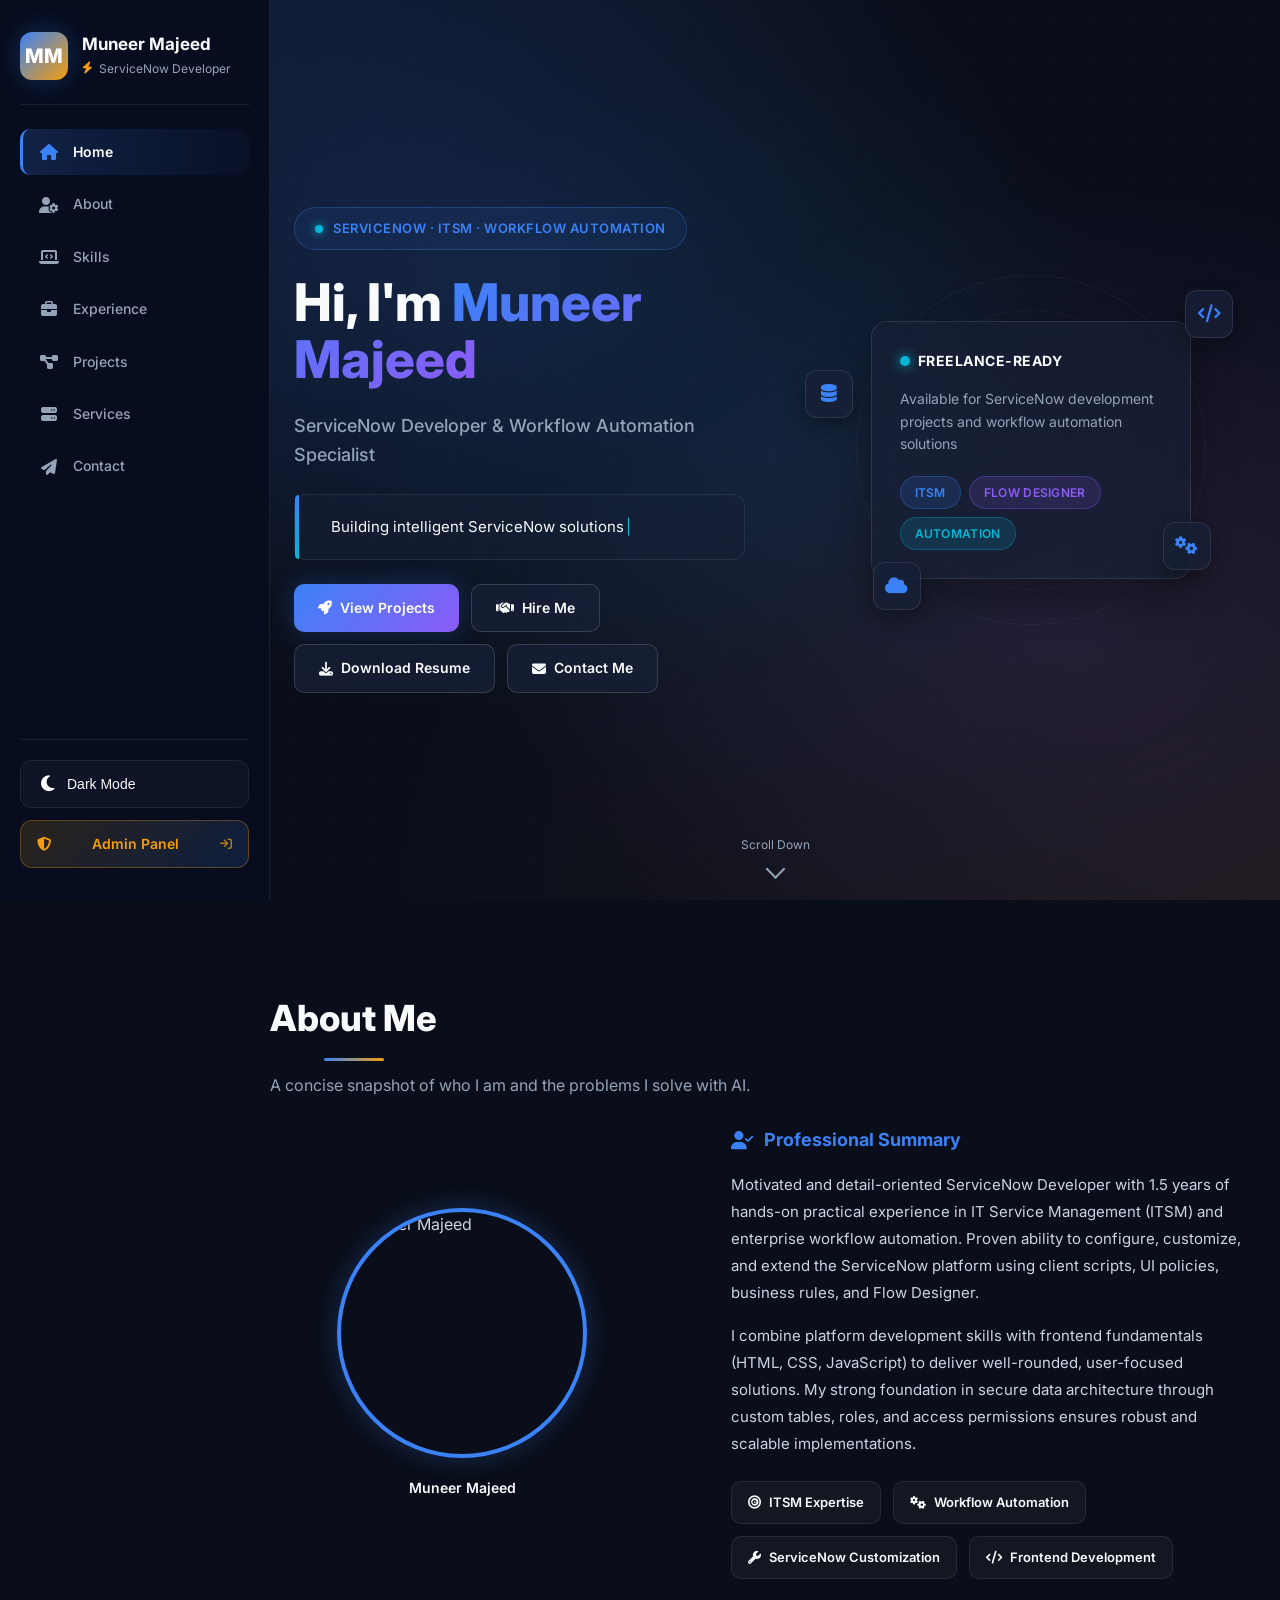
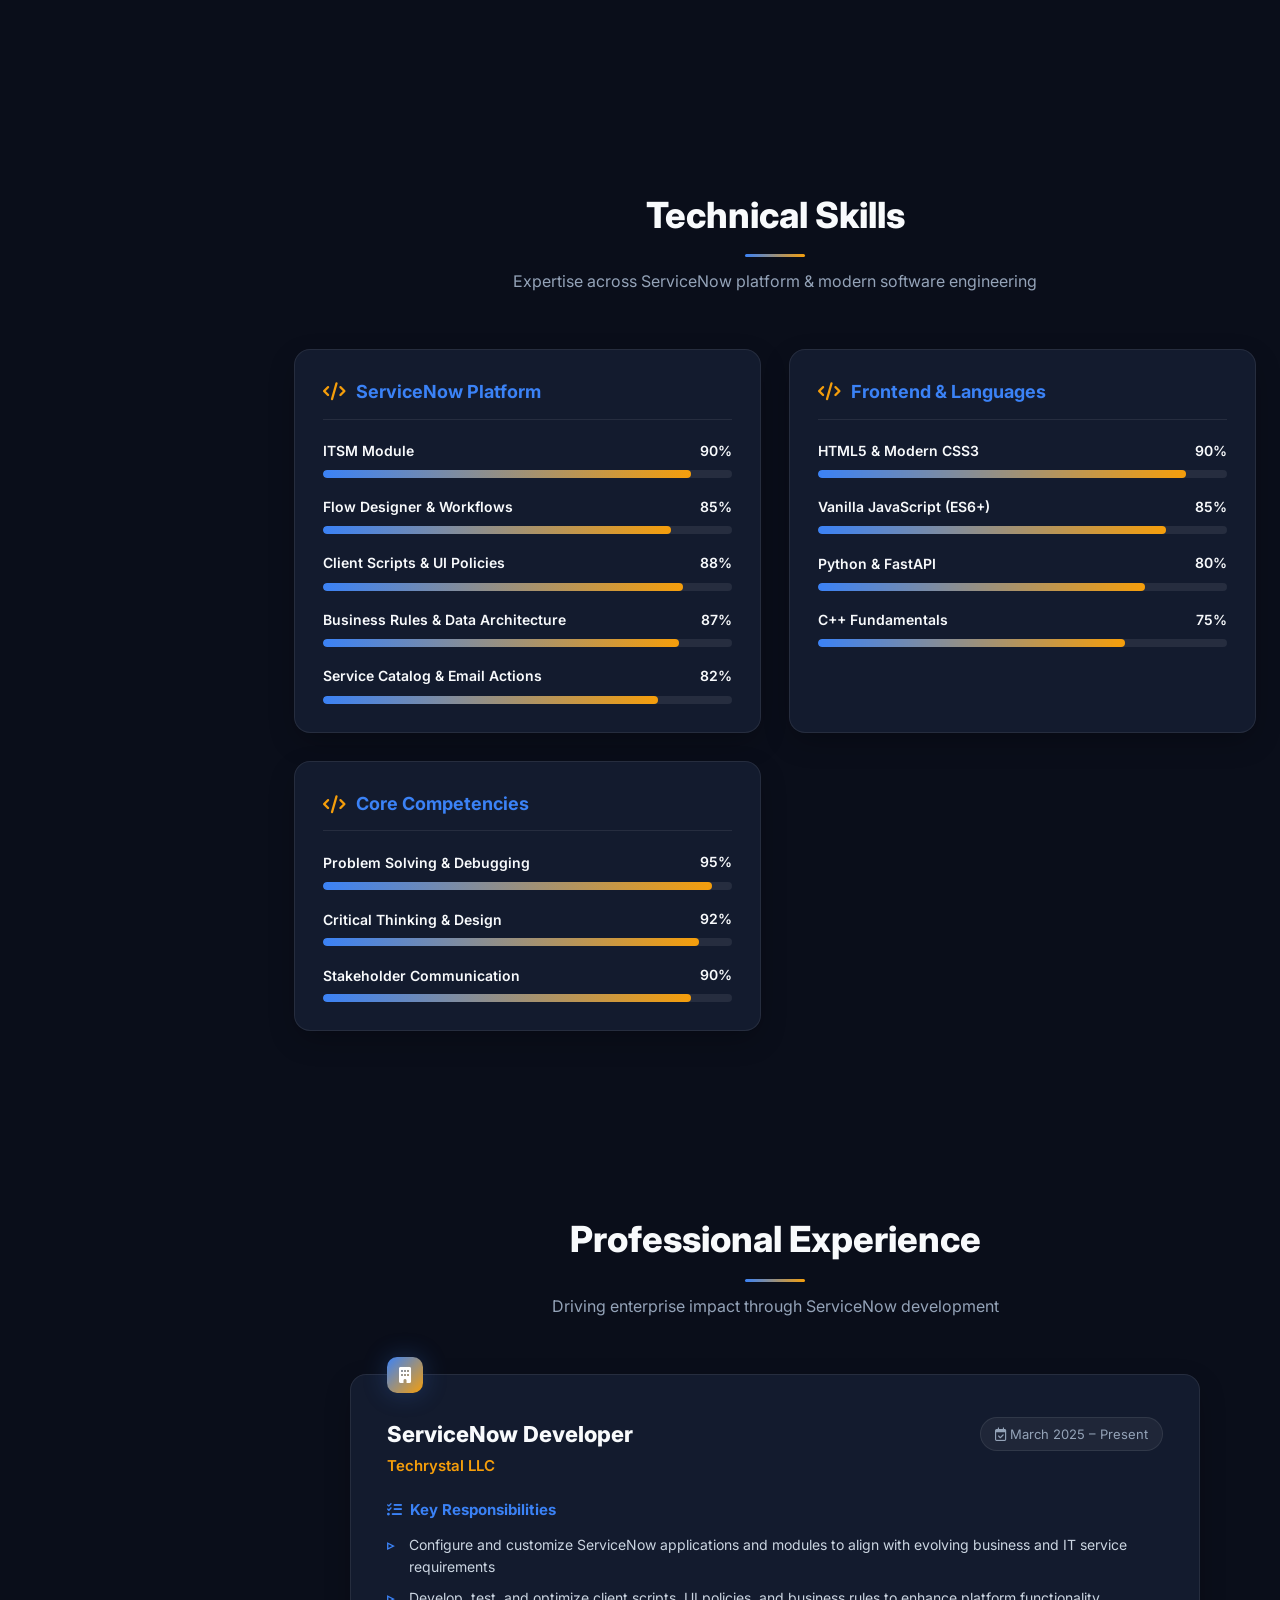
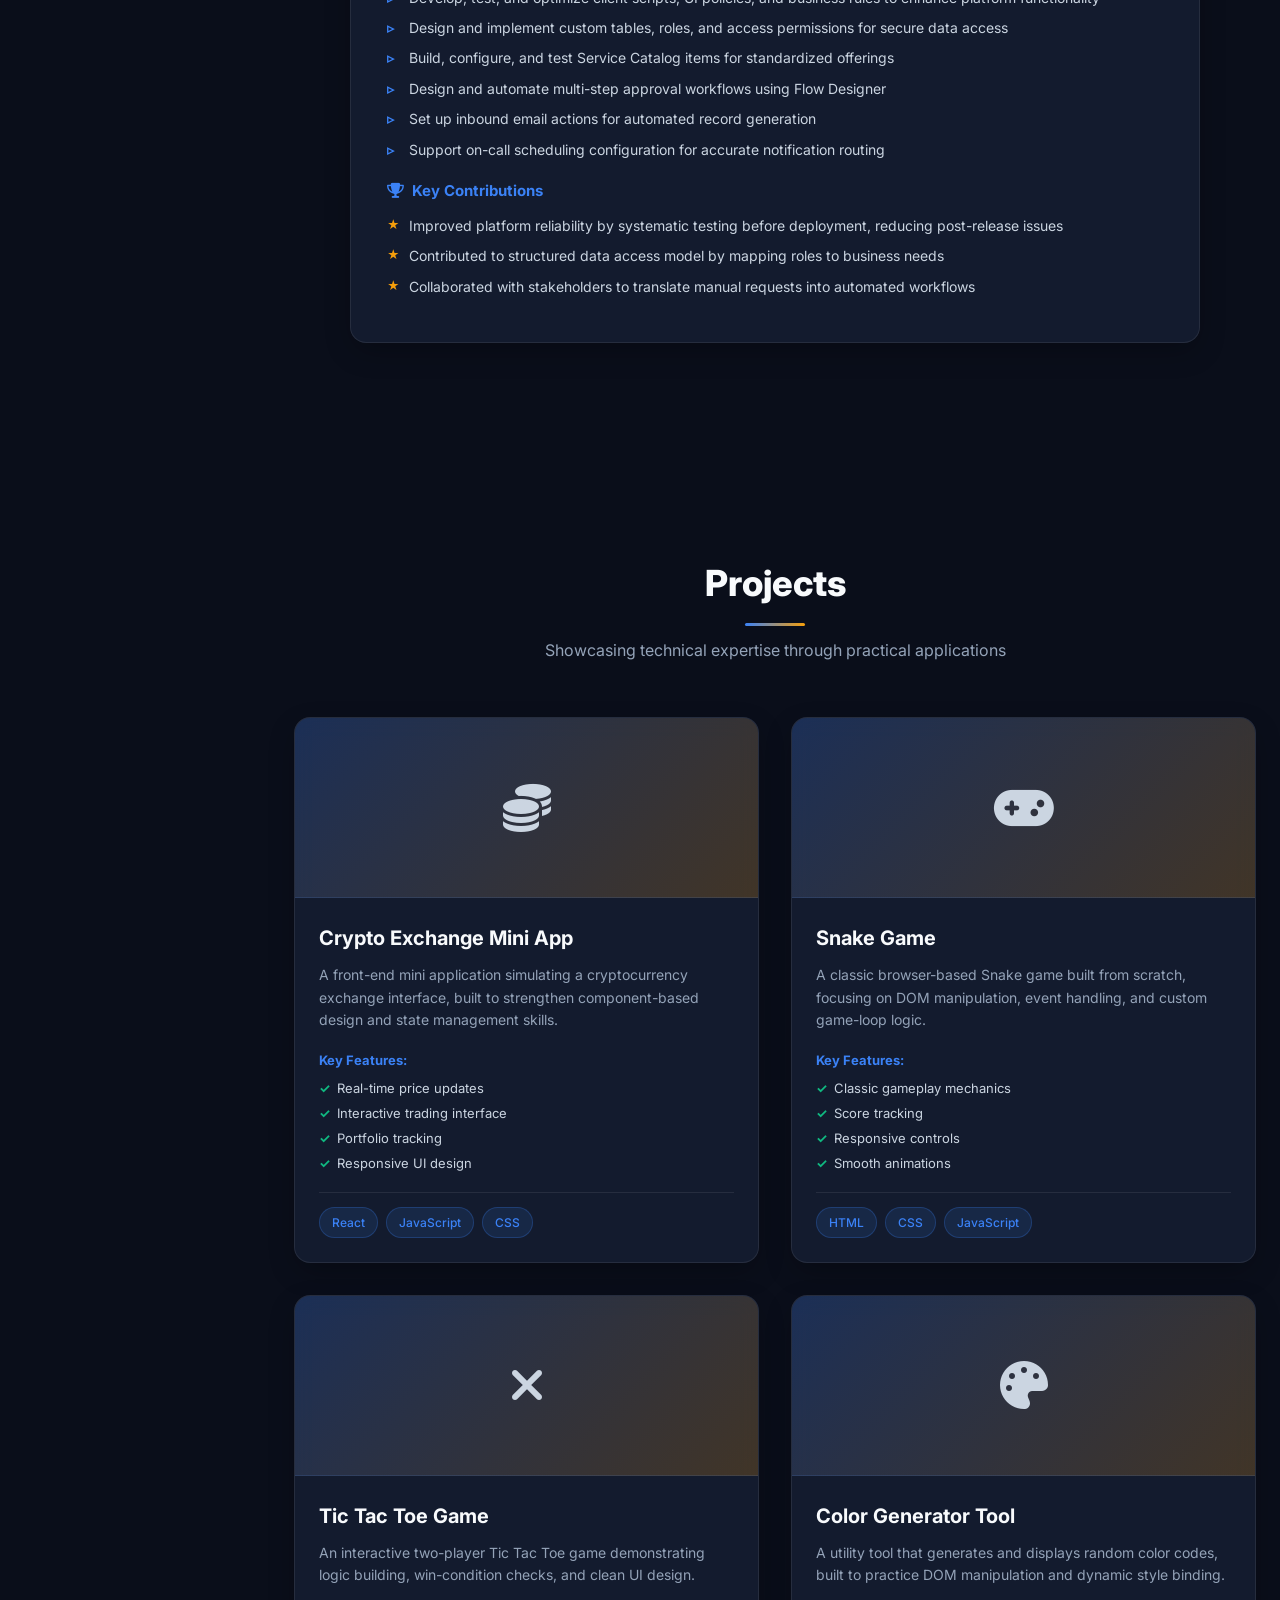
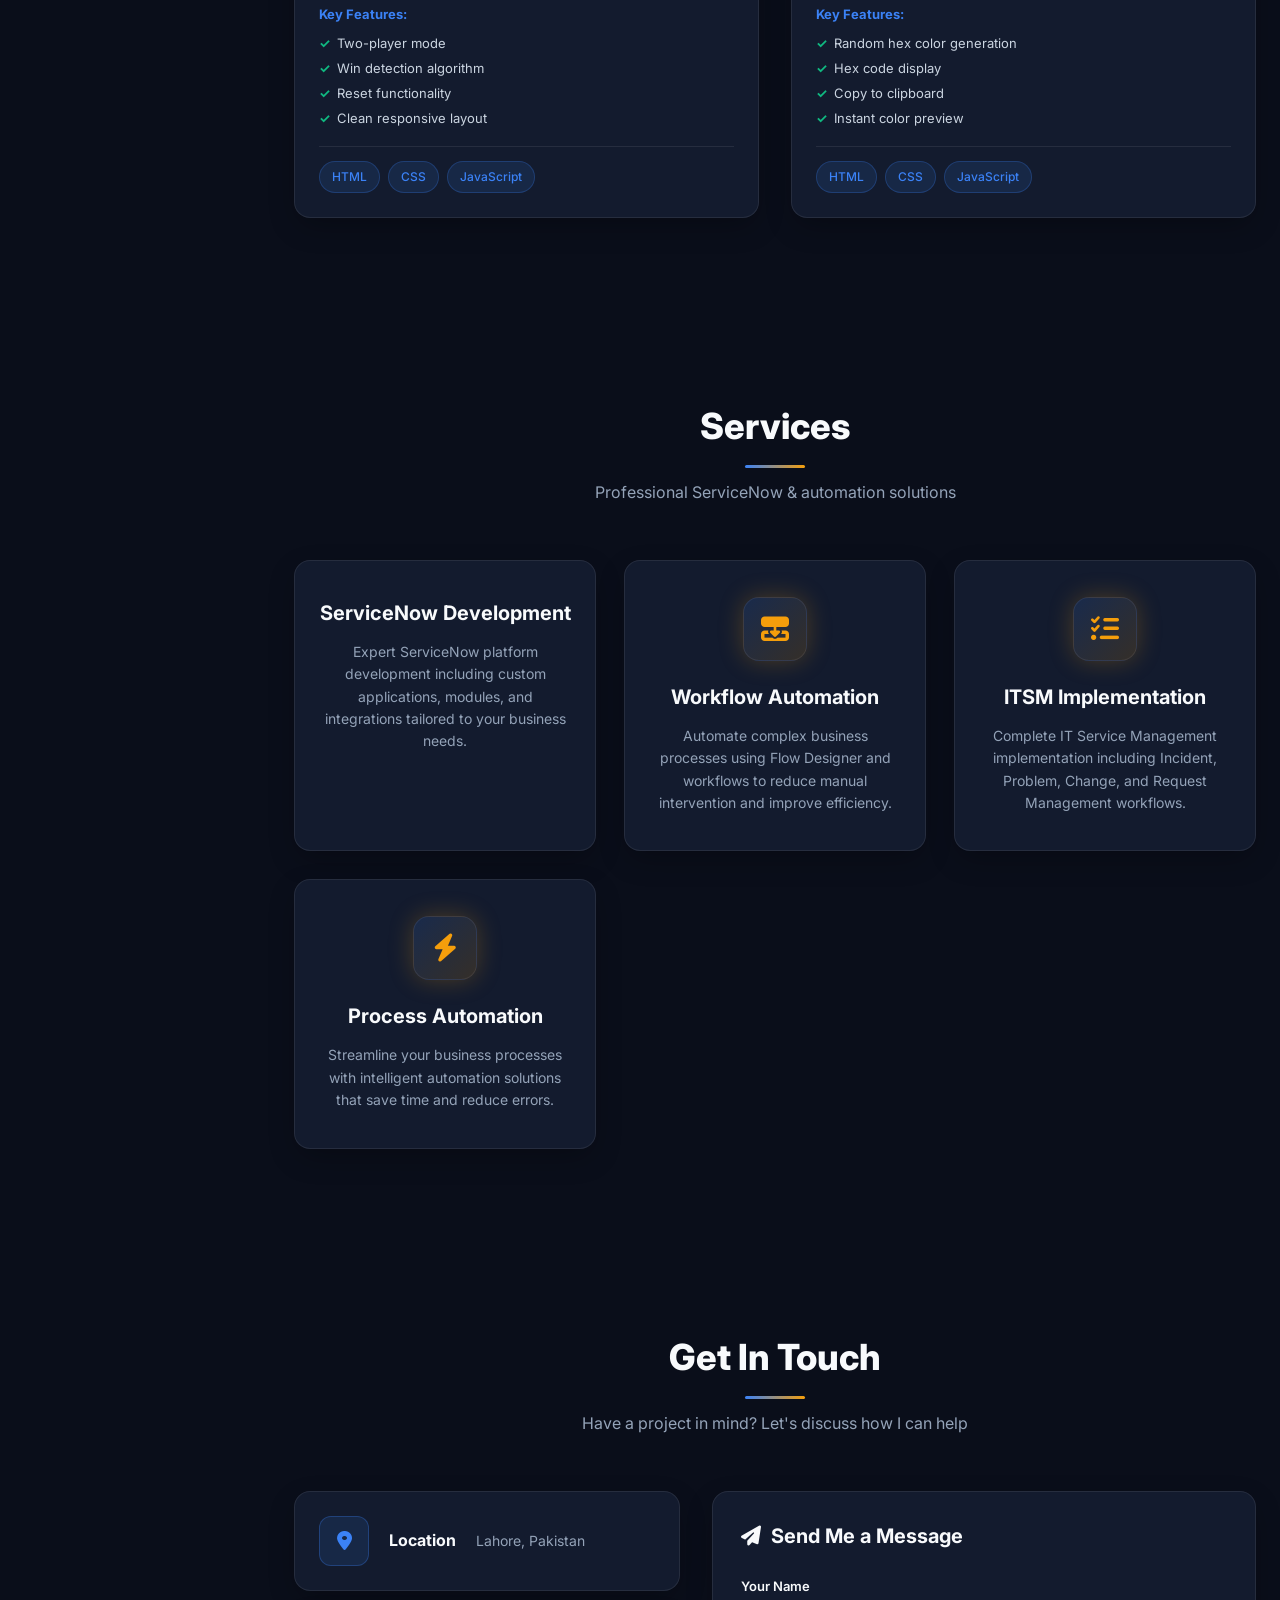
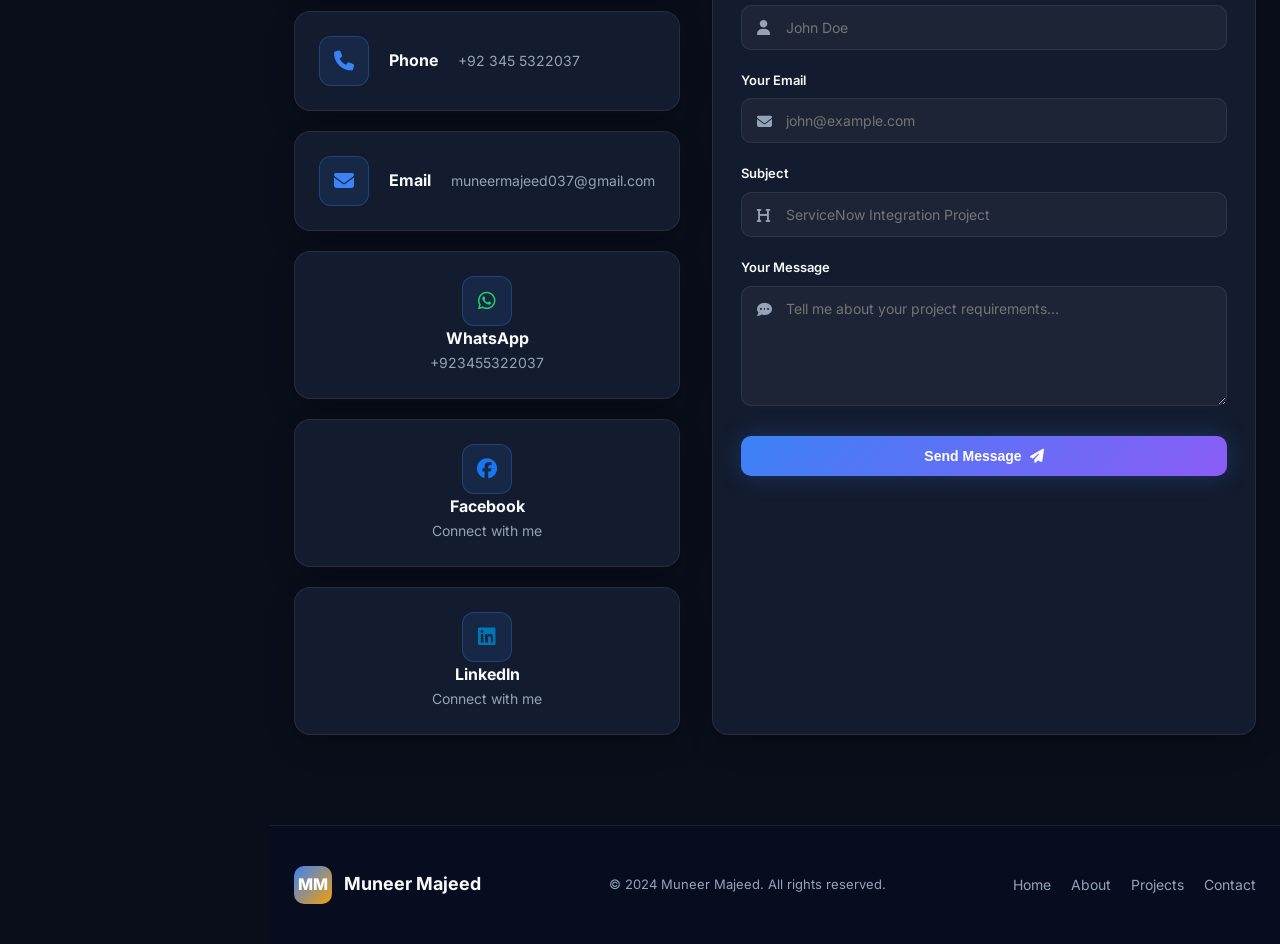
==== commit 21f7a478: "first commit" ====
--- a/frontend/index.html
+++ b/frontend/index.html
@@ -49,6 +49,10 @@
         </div>
 
         <div class="sidebar-bottom">
+            <button class="theme-toggle-btn" id="themeToggle" aria-label="Toggle theme">
+                <i class="fa-solid fa-moon" id="themeIcon"></i>
+                <span id="themeText">Dark Mode</span>
+            </button>
             <a href="/admin" class="sidebar-admin-btn">
                 <i class="fa-solid fa-shield-halved"></i>
                 <span>Admin Panel</span>
@@ -65,54 +69,87 @@
 
         <!-- Hero Section -->
         <section id="home" class="hero section">
-            <div class="hero-bg-orbs">
-                <div class="orb orb-1"></div>
-                <div class="orb orb-2"></div>
-                <div class="orb orb-3"></div>
-            </div>
+            <!-- Background Effects -->
+            <div class="hero-bg-gradient"></div>
+            <div class="hero-particles"></div>
+            
             <div class="hero-container">
-                <div class="hero-text-content">
-                    <div class="badge-tag">
-                        <span class="pulse-dot"></span> Open for ITSM & Workflow Projects
-                    </div>
+                <!-- Left Content -->
+                <div class="hero-left">
+                    <div class="hero-badge">
+                        <span class="badge-dot"></span>
+                        SERVICENOW · ITSM · WORKFLOW AUTOMATION
+                    </div>
+                    
                     <h1 class="hero-title">
-                        <span class="title-line">ServiceNow Developer</span>
-                        <span class="title-line">& Workflow Automation</span>
-                        <span class="title-line highlight">Specialist</span>
+                        Hi, I'm <span class="gradient-name">Muneer Majeed</span>
                     </h1>
+                    
                     <p class="hero-subtitle">
-                        Transforming enterprise operations through intelligent ITSM solutions and automated workflows. 1.5+ years of hands-on experience in ServiceNow platform development.
+                        ServiceNow Developer & Workflow Automation Specialist
                     </p>
+                    
+                    <div class="hero-description-box">
+                        <div class="description-accent"></div>
+                        <p class="hero-tagline">
+                            <span class="typing-text"></span><span class="cursor">|</span>
+                        </p>
+                    </div>
+                    
                     <div class="hero-actions">
-                        <a href="#contact" class="btn btn-primary"><i class="fa-solid fa-paper-plane"></i> Hire Me</a>
-                        <a href="#projects" class="btn btn-outline"><i class="fa-solid fa-eye"></i> View Projects</a>
-                    </div>
-                </div>
-
-                <div class="hero-stats-grid">
-                    <div class="glass-card stat-card">
-                        <div class="stat-icon-wrapper"><i class="fa-solid fa-clock-rotate-left"></i></div>
-                        <div class="stat-info">
-                            <span class="stat-number" data-target="1.5" data-suffix="+">0</span>
-                            <span class="stat-label">Years Experience</span>
-                        </div>
-                    </div>
-                    <div class="glass-card stat-card">
-                        <div class="stat-icon-wrapper"><i class="fa-solid fa-rocket"></i></div>
-                        <div class="stat-info">
-                            <span class="stat-number" data-target="10" data-suffix="+">0</span>
-                            <span class="stat-label">Projects Delivered</span>
-                        </div>
-                    </div>
-                    <div class="glass-card stat-card">
-                        <div class="stat-icon-wrapper"><i class="fa-solid fa-face-smile"></i></div>
-                        <div class="stat-info">
-                            <span class="stat-number" data-target="100" data-suffix="%">0</span>
-                            <span class="stat-label">Client Satisfaction</span>
-                        </div>
-                    </div>
-                </div>
-            </div>
+                        <a href="#projects" class="btn btn-primary">
+                            <i class="fa-solid fa-rocket"></i> View Projects
+                        </a>
+                        <a href="#contact" class="btn btn-secondary">
+                            <i class="fa-solid fa-handshake"></i> Hire Me
+                        </a>
+                        <a href="#" class="btn btn-secondary">
+                            <i class="fa-solid fa-download"></i> Download Resume
+                        </a>
+                        <a href="#contact" class="btn btn-secondary">
+                            <i class="fa-solid fa-envelope"></i> Contact Me
+                        </a>
+                    </div>
+                </div>
+                
+                <!-- Right Content - Floating Card -->
+                <div class="hero-right">
+                    <div class="orbit-lines">
+                        <div class="orbit-circle orbit-1"></div>
+                        <div class="orbit-circle orbit-2"></div>
+                    </div>
+                    
+                    <div class="floating-card glass-card">
+                        <div class="card-status">
+                            <span class="status-dot"></span>
+                            <span class="status-text">Freelance-ready</span>
+                        </div>
+                        <p class="card-description">
+                            Available for ServiceNow development projects and workflow automation solutions
+                        </p>
+                        <div class="card-skills">
+                            <span class="skill-label label-blue">ITSM</span>
+                            <span class="skill-label label-purple">Flow Designer</span>
+                            <span class="skill-label label-cyan">Automation</span>
+                        </div>
+                    </div>
+                    
+                    <!-- Floating Icon Badges -->
+                    <div class="floating-badge badge-1">
+                        <i class="fa-solid fa-code"></i>
+                    </div>
+                    <div class="floating-badge badge-2">
+                        <i class="fa-solid fa-database"></i>
+                    </div>
+                    <div class="floating-badge badge-3">
+                        <i class="fa-solid fa-cogs"></i>
+                    </div>
+                    <div class="floating-badge badge-4">
+                        <i class="fa-solid fa-cloud"></i>
+                    </div>
+                </div>
+            </div>
+            
             <div class="scroll-indicator">
                 <span>Scroll Down</span>
                 <div class="scroll-arrow"></div>
@@ -120,55 +157,33 @@
         </section>
 
         <!-- About Section -->
-        <section id="about" class="about section reveal">
-            <div class="container">
-                <div class="section-header">
-                    <h2 class="section-title">About Me</h2>
-                    <p class="section-subtitle">Passionate about automation and enterprise innovation</p>
-                </div>
-                <div class="about-grid">
-                    <div class="about-main-card glass-card">
-                        <h3><i class="fa-solid fa-user-check"></i> Professional Summary</h3>
-                        <p>
-                            Motivated and detail-oriented ServiceNow Developer with 1.5 years of hands-on practical experience in IT Service Management (ITSM) and enterprise workflow automation. Proven ability to configure, customize, and extend the ServiceNow platform using client scripts, UI policies, business rules, and Flow Designer.
-                        </p>
-                        <p>
-                            I combine platform development skills with frontend fundamentals (HTML, CSS, JavaScript) to deliver well-rounded, user-focused solutions. My strong foundation in secure data architecture through custom tables, roles, and access permissions ensures robust and scalable implementations.
-                        </p>
-                        <div class="about-highlights">
-                            <div class="highlight-chip"><i class="fa-solid fa-bullseye"></i> ITSM Expertise</div>
-                            <div class="highlight-chip"><i class="fa-solid fa-gears"></i> Workflow Automation</div>
-                            <div class="highlight-chip"><i class="fa-solid fa-wrench"></i> ServiceNow Customization</div>
-                            <div class="highlight-chip"><i class="fa-solid fa-code"></i> Frontend Development</div>
-                        </div>
-                    </div>
-
-                    <div class="about-side-cards">
-                        <div class="glass-card info-card">
-                            <h3><i class="fa-solid fa-address-card"></i> Contact Information</h3>
-                            <ul class="info-list">
-                                <li><i class="fa-solid fa-location-dot icon-gold"></i> <span>Lahore, Pakistan</span></li>
-                                <li><i class="fa-solid fa-phone icon-gold"></i> <span>+92 345 5322037</span></li>
-                                <li><i class="fa-solid fa-envelope icon-gold"></i> <span>muneermajeed037@gmail.com</span></li>
-                            </ul>
-                        </div>
-                        <div class="glass-card info-card">
-                            <h3><i class="fa-solid fa-graduation-cap"></i> Education</h3>
-                            <div class="education-item">
-                                <span class="edu-degree">Bachelor of Computer Science</span>
-                                <span class="edu-meta"><i class="fa-solid fa-calendar"></i> 2024</span>
-                                <span class="edu-school">University of Baltistan</span>
-                            </div>
-                            <div class="education-item">
-                                <span class="edu-degree">ICS - Computer Science</span>
-                                <span class="edu-meta"><i class="fa-solid fa-calendar"></i> 2018 – 2020</span>
-                                <span class="edu-school">Public School & College</span>
-                            </div>
-                        </div>
-                    </div>
-                </div>
-            </div>
-        </section>
+       <section class="section container reveal visible" id="about">
+        <h2 class="section-title">About Me</h2>
+        <p class="section-sub">A concise snapshot of who I am and the problems I solve with AI.</p>
+        <div class="about-grid">
+          <div class="profile-frame glass reveal visible">
+            <img src="frontend\WhatsApp Image 2026-07-23 at 10.46.32 PM.jpeg" alt="Muneer Majeed" class="profile-image">
+            <p class="illustration-name">Muneer Majeed</p>
+          </div>
+          <div class="glass reveal visible" style="padding: 1.75rem">
+            <div class="about-text">
+              <h3 class="section-sub"><i class="fa-solid fa-user-check"></i> Professional Summary</h3>
+              <p>
+                Motivated and detail-oriented ServiceNow Developer with 1.5 years of hands-on practical experience in IT Service Management (ITSM) and enterprise workflow automation. Proven ability to configure, customize, and extend the ServiceNow platform using client scripts, UI policies, business rules, and Flow Designer.
+              </p>
+              <p>
+                I combine platform development skills with frontend fundamentals (HTML, CSS, JavaScript) to deliver well-rounded, user-focused solutions. My strong foundation in secure data architecture through custom tables, roles, and access permissions ensures robust and scalable implementations.
+              </p>
+              <div class="about-badges">
+                <div class="highlight-chip"><i class="fa-solid fa-bullseye"></i> ITSM Expertise</div>
+                <div class="highlight-chip"><i class="fa-solid fa-gears"></i> Workflow Automation</div>
+                <div class="highlight-chip"><i class="fa-solid fa-wrench"></i> ServiceNow Customization</div>
+                <div class="highlight-chip"><i class="fa-solid fa-code"></i> Frontend Development</div>
+              </div>
+            </div>
+          </div>
+        </div>
+      </section>
 
         <!-- Skills Section -->
         <section id="skills" class="skills section reveal">
@@ -273,6 +288,27 @@
                             <h3>Email</h3>
                             <p>muneermajeed037@gmail.com</p>
                         </div>
+                        <div class="glass-card contact-card">
+                            <a href="https://wa.me/923455322037" class="social-link whatsapp-link" target="_blank" aria-label="WhatsApp">
+                                <div class="contact-icon"><i class="fa-brands fa-whatsapp"></i></div>
+                                <h3>WhatsApp</h3>
+                                <p>+923455322037</p>
+                            </a>
+                        </div>
+                        <div class="glass-card contact-card">
+                            <a href="https://www.facebook.com/share/1ZJZwyVt8S/" class="social-link facebook-link" target="_blank" aria-label="Facebook">
+                                <div class="contact-icon"><i class="fa-brands fa-facebook"></i></div>
+                                <h3>Facebook</h3>
+                                <p>Connect with me</p>
+                            </a>
+                        </div>
+                        <div class="glass-card contact-card">
+                            <a href="https://www.linkedin.com/in/muneer-majeed-7112352a3" class="social-link linkedin-link" target="_blank" rel="noopener noreferrer" aria-label="LinkedIn">
+                                <div class="contact-icon"><i class="fa-brands fa-linkedin"></i></div>
+                                <h3>LinkedIn</h3>
+                                <p>Connect with me</p>
+                            </a>
+                        </div>
                     </div>
 
                     <div class="glass-card contact-form-card">
--- a/frontend/css/style.css
+++ b/frontend/css/style.css
@@ -8,29 +8,60 @@
    -------------------------------------------------------------------------- */
 :root {
     --sidebar-width: 270px;
-    --bg-main: #0b1329;
+    --bg-main: #0a0e1a;
     --bg-secondary: #070d1f;
     --bg-card: rgba(23, 32, 54, 0.75);
     --bg-card-hover: rgba(30, 42, 70, 0.85);
     --glass-border: rgba(255, 255, 255, 0.08);
     --glass-border-focus: rgba(59, 130, 246, 0.4);
-    
-    /* Accents */
+
+    /* Gradient Colors */
+    --gradient-blue: #3b82f6;
+    --gradient-purple: #8b5cf6;
+    --gradient-cyan: #06b6d4;
+    --gradient-blue-dark: #2563eb;
+    --gradient-purple-dark: #7c3aed;
+
+    /* Legacy Accents */
     --accent-blue: #3b82f6;
     --accent-blue-dark: #2563eb;
     --accent-gold: #f59e0b;
     --accent-emerald: #10b981;
     --accent-purple: #8b5cf6;
-    
+
     /* Typography Colors */
     --text-heading: #f8fafc;
     --text-body: #cbd5e1;
     --text-muted: #94a3b8;
-    
+
     /* Shadows & Effects */
     --card-shadow: 0 10px 30px -5px rgba(0, 0, 0, 0.3);
     --glow-blue: 0 0 25px rgba(59, 130, 246, 0.25);
     --glow-gold: 0 0 25px rgba(245, 158, 11, 0.25);
+    --glow-purple: 0 0 25px rgba(139, 92, 246, 0.25);
+    --glow-cyan: 0 0 25px rgba(6, 182, 212, 0.25);
+}
+
+/* Light Theme */
+[data-theme="light"] {
+    --bg-main: #f8fafc;
+    --bg-secondary: #e2e8f0;
+    --bg-card: rgba(255, 255, 255, 0.85);
+    --bg-card-hover: rgba(255, 255, 255, 0.95);
+    --glass-border: rgba(0, 0, 0, 0.1);
+    --glass-border-focus: rgba(59, 130, 246, 0.3);
+
+    /* Typography Colors */
+    --text-heading: #1e293b;
+    --text-body: #475569;
+    --text-muted: #64748b;
+
+    /* Shadows & Effects */
+    --card-shadow: 0 10px 30px -5px rgba(0, 0, 0, 0.1);
+    --glow-blue: 0 0 15px rgba(59, 130, 246, 0.15);
+    --glow-gold: 0 0 15px rgba(245, 158, 11, 0.15);
+    --glow-purple: 0 0 15px rgba(139, 92, 246, 0.15);
+    --glow-cyan: 0 0 15px rgba(6, 182, 212, 0.15);
 }
 
 /* --------------------------------------------------------------------------
@@ -292,6 +323,40 @@
     opacity: 1;
 }
 
+/* Theme Toggle Button */
+.theme-toggle-btn {
+    display: flex;
+    align-items: center;
+    gap: 12px;
+    width: 100%;
+    padding: 14px 20px;
+    background: rgba(255, 255, 255, 0.03);
+    border: 1px solid var(--glass-border);
+    border-radius: 12px;
+    color: var(--text-heading);
+    font-size: 14px;
+    font-weight: 500;
+    cursor: pointer;
+    transition: all 0.3s ease;
+    margin-bottom: 12px;
+}
+
+.theme-toggle-btn:hover {
+    background: rgba(59, 130, 246, 0.15);
+    border-color: rgba(59, 130, 246, 0.3);
+    transform: translateY(-2px);
+    box-shadow: var(--glow-blue);
+}
+
+.theme-toggle-btn i {
+    font-size: 18px;
+    transition: transform 0.3s ease;
+}
+
+.theme-toggle-btn:hover i {
+    transform: rotate(20deg);
+}
+
 /* Mobile Sidebar Overlay */
 .sidebar-overlay {
     display: none;
@@ -312,7 +377,7 @@
 }
 
 /* --------------------------------------------------------------------------
-   7. Hero Section
+   7. Hero Section - Redesigned
    -------------------------------------------------------------------------- */
 .hero {
     min-height: 100vh;
@@ -321,53 +386,31 @@
     justify-content: center;
     position: relative;
     padding: 80px 0;
-}
-
-.hero-bg-orbs {
+    overflow: hidden;
+}
+
+/* Background Gradient with Purple/Blue Glow */
+.hero-bg-gradient {
     position: absolute;
     inset: 0;
-    overflow: hidden;
+    background: 
+        radial-gradient(ellipse at 20% 30%, rgba(59, 130, 246, 0.15) 0%, transparent 50%),
+        radial-gradient(ellipse at 80% 70%, rgba(139, 92, 246, 0.12) 0%, transparent 50%),
+        radial-gradient(ellipse at 50% 50%, rgba(6, 182, 212, 0.08) 0%, transparent 60%);
+    z-index: 0;
     pointer-events: none;
+}
+
+/* Particle Effect */
+.hero-particles {
+    position: absolute;
+    inset: 0;
     z-index: 0;
-}
-
-.orb {
-    position: absolute;
-    border-radius: 50%;
-    filter: blur(90px);
-    opacity: 0.35;
-    animation: orbFloat 10s ease-in-out infinite alternate;
-}
-
-.orb-1 {
-    width: 380px;
-    height: 380px;
-    background: var(--accent-blue);
-    top: 5%;
-    left: 10%;
-}
-
-.orb-2 {
-    width: 300px;
-    height: 300px;
-    background: var(--accent-gold);
-    bottom: 15%;
-    right: 10%;
-    animation-delay: -3s;
-}
-
-.orb-3 {
-    width: 250px;
-    height: 250px;
-    background: var(--accent-purple);
-    top: 40%;
-    left: 45%;
-    animation-delay: -6s;
-}
-
-@keyframes orbFloat {
-    0% { transform: translate(0, 0) scale(1); }
-    100% { transform: translate(40px, -40px) scale(1.1); }
+    pointer-events: none;
+    background-image: 
+        radial-gradient(rgba(255, 255, 255, 0.1) 1px, transparent 1px);
+    background-size: 40px 40px;
+    opacity: 0.3;
 }
 
 .hero-container {
@@ -377,80 +420,149 @@
     margin: 0 auto;
     padding: 0 24px;
     display: grid;
-    grid-template-columns: 1.2fr 0.8fr;
-    gap: 48px;
-    align-items: center;
-}
-
-.badge-tag {
+    grid-template-columns: 1fr 1fr;
+    gap: 60px;
+    align-items: center;
+    opacity: 0;
+    animation: heroFadeIn 1s ease forwards;
+}
+
+@keyframes heroFadeIn {
+    from {
+        opacity: 0;
+        transform: translateY(30px);
+    }
+    to {
+        opacity: 1;
+        transform: translateY(0);
+    }
+}
+
+/* Hero Left Content */
+.hero-left {
+    display: flex;
+    flex-direction: column;
+    gap: 24px;
+}
+
+.hero-badge {
     display: inline-flex;
     align-items: center;
     gap: 10px;
-    padding: 8px 18px;
-    background: rgba(59, 130, 246, 0.12);
+    padding: 10px 20px;
+    background: rgba(59, 130, 246, 0.08);
     border: 1px solid rgba(59, 130, 246, 0.3);
-    border-radius: 30px;
-    color: var(--accent-blue);
+    border-radius: 50px;
+    color: var(--gradient-blue);
     font-size: 13px;
     font-weight: 600;
-    margin-bottom: 24px;
-}
-
-.pulse-dot {
+    letter-spacing: 0.5px;
+    width: fit-content;
+}
+
+.badge-dot {
     width: 8px;
     height: 8px;
-    background: var(--accent-emerald);
+    background: var(--gradient-cyan);
     border-radius: 50%;
-    box-shadow: 0 0 10px var(--accent-emerald);
+    box-shadow: 0 0 10px var(--gradient-cyan);
     animation: pulse 2s infinite;
 }
 
 @keyframes pulse {
     0%, 100% { opacity: 1; transform: scale(1); }
-    50% { opacity: 0.4; transform: scale(1.2); }
+    50% { opacity: 0.5; transform: scale(1.2); }
 }
 
 .hero-title {
-    font-size: 48px;
+    font-size: 52px;
     font-weight: 800;
-    line-height: 1.15;
-    margin-bottom: 24px;
-    color: var(--text-heading);
-}
-
-.title-line {
-    display: block;
-}
-
-.title-line.highlight {
-    background: linear-gradient(135deg, var(--accent-blue), var(--accent-gold));
+    line-height: 1.1;
+    color: var(--text-heading);
+    margin: 0;
+}
+
+.gradient-name {
+    background: linear-gradient(135deg, var(--gradient-blue), var(--gradient-purple), var(--gradient-cyan));
     -webkit-background-clip: text;
     -webkit-text-fill-color: transparent;
     background-clip: text;
+    background-size: 200% 200%;
+    animation: gradientShift 3s ease infinite;
+}
+
+@keyframes gradientShift {
+    0%, 100% { background-position: 0% 50%; }
+    50% { background-position: 100% 50%; }
 }
 
 .hero-subtitle {
-    font-size: 17px;
+    font-size: 18px;
     color: var(--text-muted);
-    line-height: 1.8;
-    margin-bottom: 36px;
-    max-width: 580px;
+    font-weight: 500;
+    margin: 0;
+}
+
+.hero-description-box {
+    position: relative;
+    background: rgba(23, 32, 54, 0.6);
+    border: 1px solid var(--glass-border);
+    border-radius: 12px;
+    padding: 20px 24px;
+    backdrop-filter: blur(10px);
+    -webkit-backdrop-filter: blur(10px);
+}
+
+.description-accent {
+    position: absolute;
+    left: 0;
+    top: 0;
+    bottom: 0;
+    width: 4px;
+    background: linear-gradient(180deg, var(--gradient-blue), var(--gradient-cyan));
+    border-radius: 12px 0 0 12px;
+}
+
+.hero-tagline {
+    margin: 0;
+    margin-left: 12px;
+    font-size: 15px;
+    color: var(--text-body);
+    line-height: 1.6;
+    display: flex;
+    align-items: center;
+}
+
+.typing-text {
+    color: var(--text-heading);
+}
+
+.cursor {
+    color: var(--gradient-cyan);
+    animation: blink 1s infinite;
+    margin-left: 2px;
+}
+
+@keyframes blink {
+    0%, 50% { opacity: 1; }
+    51%, 100% { opacity: 0; }
 }
 
 .hero-actions {
     display: flex;
-    gap: 16px;
+    flex-wrap: wrap;
+    gap: 12px;
 }
 
 .btn {
     display: inline-flex;
     align-items: center;
     justify-content: center;
-    gap: 10px;
-    padding: 14px 28px;
+    gap: 8px;
+    padding: 12px 24px;
     border-radius: 10px;
     font-weight: 600;
-    font-size: 15px;
+    font-size: 14px;
     text-decoration: none;
     cursor: pointer;
     transition: all 0.3s cubic-bezier(0.4, 0, 0.2, 1);
@@ -458,7 +570,7 @@
 }
 
 .btn-primary {
-    background: linear-gradient(135deg, var(--accent-blue), var(--accent-blue-dark));
+    background: linear-gradient(135deg, var(--gradient-blue), var(--gradient-purple));
     color: white;
     box-shadow: var(--glow-blue);
 }
@@ -468,57 +580,191 @@
     box-shadow: 0 12px 25px rgba(59, 130, 246, 0.4);
 }
 
-.btn-outline {
-    background: transparent;
-    color: var(--text-heading);
-    border: 1.5px solid rgba(255, 255, 255, 0.2);
-}
-
-.btn-outline:hover {
-    border-color: var(--accent-blue);
-    background: rgba(59, 130, 246, 0.1);
-    color: var(--accent-blue);
+.btn-secondary {
+    background: rgba(23, 32, 54, 0.8);
+    color: var(--text-heading);
+    border: 1.5px solid rgba(255, 255, 255, 0.15);
+    backdrop-filter: blur(10px);
+}
+
+.btn-secondary:hover {
+    border-color: var(--gradient-blue);
+    background: rgba(59, 130, 246, 0.15);
+    color: var(--gradient-blue);
     transform: translateY(-3px);
-}
-
-.hero-stats-grid {
-    display: flex;
-    flex-direction: column;
-    gap: 20px;
-}
-
-.stat-card {
-    display: flex;
-    align-items: center;
-    gap: 20px;
-    padding: 22px;
-}
-
-.stat-icon-wrapper {
-    width: 54px;
-    height: 54px;
-    background: linear-gradient(135deg, rgba(59, 130, 246, 0.2), rgba(245, 158, 11, 0.2));
-    border-radius: 14px;
+    box-shadow: 0 8px 20px rgba(59, 130, 246, 0.2);
+}
+
+/* Hero Right Content - Floating Card */
+.hero-right {
+    position: relative;
     display: flex;
     align-items: center;
     justify-content: center;
-    font-size: 22px;
-    color: var(--accent-blue);
-    flex-shrink: 0;
-}
-
-.stat-number {
-    font-size: 30px;
-    font-weight: 800;
-    color: var(--text-heading);
-    line-height: 1;
-    display: block;
-}
-
-.stat-label {
-    font-size: 13px;
+    min-height: 400px;
+}
+
+.orbit-lines {
+    position: absolute;
+    inset: 0;
+    pointer-events: none;
+}
+
+.orbit-circle {
+    position: absolute;
+    border: 1px dashed rgba(255, 255, 255, 0.08);
+    border-radius: 50%;
+    animation: orbitRotate 20s linear infinite;
+}
+
+.orbit-1 {
+    width: 350px;
+    height: 350px;
+    top: 50%;
+    left: 50%;
+    transform: translate(-50%, -50%);
+}
+
+.orbit-2 {
+    width: 280px;
+    height: 280px;
+    top: 50%;
+    left: 50%;
+    transform: translate(-50%, -50%);
+    animation-direction: reverse;
+    animation-duration: 25s;
+}
+
+@keyframes orbitRotate {
+    from { transform: translate(-50%, -50%) rotate(0deg); }
+    to { transform: translate(-50%, -50%) rotate(360deg); }
+}
+
+.floating-card {
+    position: relative;
+    background: rgba(23, 32, 54, 0.7);
+    backdrop-filter: blur(16px);
+    -webkit-backdrop-filter: blur(16px);
+    border: 1px solid rgba(255, 255, 255, 0.1);
+    border-radius: 16px;
+    padding: 28px;
+    max-width: 320px;
+    box-shadow: 0 20px 40px rgba(0, 0, 0, 0.3);
+    animation: floatCard 6s ease-in-out infinite;
+}
+
+@keyframes floatCard {
+    0%, 100% { transform: translateY(0); }
+    50% { transform: translateY(-15px); }
+}
+
+.card-status {
+    display: flex;
+    align-items: center;
+    gap: 8px;
+    margin-bottom: 16px;
+}
+
+.status-dot {
+    width: 10px;
+    height: 10px;
+    background: var(--gradient-cyan);
+    border-radius: 50%;
+    box-shadow: 0 0 12px var(--gradient-cyan);
+    animation: pulse 2s infinite;
+}
+
+.status-text {
+    font-size: 14px;
+    font-weight: 700;
+    color: var(--text-heading);
+    text-transform: uppercase;
+    letter-spacing: 0.5px;
+}
+
+.card-description {
+    font-size: 14px;
     color: var(--text-muted);
-    margin-top: 4px;
+    line-height: 1.6;
+    margin-bottom: 20px;
+}
+
+.card-skills {
+    display: flex;
+    flex-wrap: wrap;
+    gap: 8px;
+}
+
+.skill-label {
+    padding: 6px 14px;
+    border-radius: 20px;
+    font-size: 12px;
+    font-weight: 600;
+    text-transform: uppercase;
+    letter-spacing: 0.3px;
+}
+
+.label-blue {
+    background: rgba(59, 130, 246, 0.15);
+    color: var(--gradient-blue);
+    border: 1px solid rgba(59, 130, 246, 0.3);
+}
+
+.label-purple {
+    background: rgba(139, 92, 246, 0.15);
+    color: var(--gradient-purple);
+    border: 1px solid rgba(139, 92, 246, 0.3);
+}
+
+.label-cyan {
+    background: rgba(6, 182, 212, 0.15);
+    color: var(--gradient-cyan);
+    border: 1px solid rgba(6, 182, 212, 0.3);
+}
+
+/* Floating Icon Badges */
+.floating-badge {
+    position: absolute;
+    width: 48px;
+    height: 48px;
+    background: rgba(23, 32, 54, 0.8);
+    border: 1px solid rgba(255, 255, 255, 0.1);
+    border-radius: 12px;
+    display: flex;
+    align-items: center;
+    justify-content: center;
+    font-size: 18px;
+    color: var(--gradient-blue);
+    box-shadow: 0 8px 20px rgba(0, 0, 0, 0.3);
+}
+
+.badge-1 {
+    top: 10%;
+    right: 5%;
+    animation: floatBadge 4s ease-in-out infinite;
+}
+
+.badge-2 {
+    top: 30%;
+    left: 0%;
+    animation: floatBadge 5s ease-in-out infinite 0.5s;
+}
+
+.badge-3 {
+    bottom: 20%;
+    right: 10%;
+    animation: floatBadge 4.5s ease-in-out infinite 1s;
+}
+
+.badge-4 {
+    bottom: 10%;
+    left: 15%;
+    animation: floatBadge 5.5s ease-in-out infinite 1.5s;
+}
+
+@keyframes floatBadge {
+    0%, 100% { transform: translateY(0) rotate(0deg); }
+    50% { transform: translateY(-10px) rotate(5deg); }
 }
 
 .scroll-indicator {
@@ -533,6 +779,7 @@
     color: var(--text-muted);
     font-size: 12px;
     animation: bounce 2s infinite;
+    z-index: 2;
 }
 
 .scroll-arrow {
@@ -580,34 +827,236 @@
     border-radius: 2px;
 }
 
-.section-subtitle {
+.section-subtitle,
+.section-sub {
     font-size: 16px;
     color: var(--text-muted);
 }
 
 /* --------------------------------------------------------------------------
-   9. About Section
+   9. About Section - Redesigned
    -------------------------------------------------------------------------- */
 .about-grid {
     display: grid;
-    grid-template-columns: 1.2fr 0.8fr;
-    gap: 32px;
-}
-
-.about-main-card h3 {
-    font-size: 20px;
+    grid-template-columns: 0.8fr 1.2fr;
+    gap: 48px;
+    align-items: center;
+}
+
+/* Profile Frame */
+.profile-frame {
+    display: flex;
+    flex-direction: column;
+    align-items: center;
+    justify-content: center;
+    padding: 24px;
+    border-radius: 16px;
+}
+
+.profile-frame .profile-image {
+    width: 250px;
+    height: 250px;
+    border-radius: 50%;
+    object-fit: cover;
+    margin-bottom: 20px;
+    border: 4px solid var(--gradient-blue);
+    box-shadow: var(--glow-blue);
+    display: block;
+}
+
+/* Profile Illustration Card */
+.profile-illustration-card {
+    display: flex;
+    flex-direction: column;
+    align-items: center;
+    justify-content: center;
+    padding: 40px 30px;
+    background: rgba(23, 32, 54, 0.8);
+    border-radius: 16px;
+    min-width: 200px;
+    position: relative;
+}
+
+.profile-illustration-card .profile-image {
+    width: 120px;
+    height: 120px;
+    border-radius: 50%;
+    object-fit: cover;
+    margin-bottom: 20px;
+    border: 4px solid var(--gradient-blue);
+    box-shadow: var(--glow-blue);
+}
+
+.illustration-avatar {
+    width: 100px;
+    height: 100px;
+    background: linear-gradient(135deg, var(--gradient-blue), var(--gradient-purple));
+    border-radius: 50%;
+    display: flex;
+    align-items: center;
+    justify-content: center;
+    font-size: 48px;
+    color: white;
+    margin-bottom: 20px;
+    box-shadow: var(--glow-blue);
+}
+
+.illustration-name {
+    font-size: 16px;
     font-weight: 700;
-    color: var(--accent-blue);
+    color: var(--text-heading);
+    text-align: center;
+    margin: 0;
+    line-height: 1.4;
+}
+
+/* About Text Styling */
+.about-text h3 {
+    font-size: 18px;
+    font-weight: 700;
+    color: var(--gradient-blue);
     margin-bottom: 16px;
     display: flex;
     align-items: center;
     gap: 10px;
 }
 
-.about-main-card p {
+.about-text p {
     color: var(--text-body);
     margin-bottom: 16px;
     line-height: 1.8;
+    font-size: 15px;
+}
+
+.about-badges {
+    display: flex;
+    flex-wrap: wrap;
+    gap: 12px;
+    margin-top: 24px;
+}
+
+/* Profile Image Card */
+.about-image-card {
+    display: flex;
+    justify-content: center;
+    align-items: center;
+}
+
+.profile-card-wrapper {
+    position: relative;
+    padding: 8px;
+    background: linear-gradient(135deg, var(--gradient-blue), var(--gradient-purple), var(--gradient-cyan));
+    border-radius: 20px;
+    box-shadow: var(--glow-purple);
+    transition: all 0.4s cubic-bezier(0.4, 0, 0.2, 1);
+}
+
+.profile-card-wrapper:hover {
+    transform: scale(1.05);
+    box-shadow: 0 0 40px rgba(139, 92, 246, 0.4);
+}
+
+.profile-image-container {
+    position: relative;
+    border-radius: 16px;
+    overflow: hidden;
+    background: var(--bg-secondary);
+}
+
+.profile-image {
+    width: 100%;
+    max-width: 320px;
+    height: auto;
+    display: block;
+    border-radius: 16px;
+    object-fit: cover;
+}
+
+/* Profile Images Row - Illustration + Photo */
+.profile-images-row {
+    display: flex;
+    gap: 16px;
+    align-items: center;
+    padding: 16px;
+}
+
+.profile-illustration {
+    flex: 1;
+    display: flex;
+    flex-direction: column;
+    align-items: center;
+    justify-content: center;
+    padding: 20px;
+    background: rgba(255, 255, 255, 0.03);
+    border-radius: 12px;
+    min-width: 140px;
+}
+
+.illustration-avatar {
+    width: 80px;
+    height: 80px;
+    background: linear-gradient(135deg, var(--gradient-blue), var(--gradient-purple));
+    border-radius: 50%;
+    display: flex;
+    align-items: center;
+    justify-content: center;
+    font-size: 36px;
+    color: white;
+    margin-bottom: 12px;
+    box-shadow: var(--glow-blue);
+}
+
+.illustration-name {
+    font-size: 14px;
+    font-weight: 600;
+    color: var(--text-heading);
+    text-align: center;
+    margin: 0;
+    line-height: 1.4;
+}
+
+.profile-photo {
+    flex: 1;
+    display: flex;
+    align-items: center;
+    justify-content: center;
+}
+
+.profile-photo .profile-image {
+    max-width: 140px;
+    height: auto;
+    border-radius: 12px;
+    object-fit: cover;
+}
+
+/* About Text Card */
+.about-text-card {
+    padding: 32px;
+    opacity: 0;
+    transform: translateY(30px);
+    transition: opacity 0.8s ease, transform 0.8s ease;
+}
+
+.about-text-card.active {
+    opacity: 1;
+    transform: translateY(0);
+}
+
+.about-text-card h3 {
+    font-size: 22px;
+    font-weight: 700;
+    color: var(--gradient-blue);
+    margin-bottom: 20px;
+    display: flex;
+    align-items: center;
+    gap: 12px;
+}
+
+.about-text-card p {
+    color: var(--text-body);
+    margin-bottom: 16px;
+    line-height: 1.8;
+    font-size: 15px;
 }
 
 .about-highlights {
@@ -634,74 +1083,8 @@
 .highlight-chip:hover {
     background: rgba(59, 130, 246, 0.12);
     border-color: rgba(59, 130, 246, 0.3);
-    color: var(--accent-blue);
+    color: var(--gradient-blue);
     transform: translateY(-2px);
-}
-
-.about-side-cards {
-    display: flex;
-    flex-direction: column;
-    gap: 24px;
-}
-
-.info-card h3 {
-    font-size: 18px;
-    font-weight: 700;
-    color: var(--accent-blue);
-    margin-bottom: 16px;
-    display: flex;
-    align-items: center;
-    gap: 10px;
-}
-
-.info-list {
-    list-style: none;
-    display: flex;
-    flex-direction: column;
-    gap: 14px;
-}
-
-.info-list li {
-    display: flex;
-    align-items: center;
-    gap: 12px;
-    font-size: 14px;
-}
-
-.icon-gold {
-    color: var(--accent-gold);
-    font-size: 16px;
-    width: 20px;
-}
-
-.education-item {
-    padding: 12px 0;
-    border-bottom: 1px solid var(--glass-border);
-}
-
-.education-item:last-child {
-    border-bottom: none;
-}
-
-.edu-degree {
-    display: block;
-    font-weight: 600;
-    color: var(--text-heading);
-    font-size: 15px;
-}
-
-.edu-meta {
-    font-size: 12px;
-    color: var(--accent-gold);
-    display: flex;
-    align-items: center;
-    gap: 6px;
-    margin: 4px 0;
-}
-
-.edu-school {
-    font-size: 13px;
-    color: var(--text-muted);
 }
 
 /* --------------------------------------------------------------------------
@@ -1177,6 +1560,38 @@
     color: var(--accent-blue);
 }
 
+/* Social Links in Contact Section */
+.contact-card .social-link {
+    display: flex;
+    flex-direction: column;
+    align-items: center;
+    text-align: center;
+    text-decoration: none;
+    color: inherit;
+    width: 100%;
+    height: 100%;
+}
+
+.contact-card .social-link:hover {
+    transform: translateY(-5px);
+}
+
+.contact-card .social-link .contact-icon {
+    color: #25d366;
+}
+
+.contact-card .social-link.facebook-link .contact-icon {
+    color: #1877f2;
+}
+
+.contact-card .social-link.linkedin-link .contact-icon {
+    color: #0077b5;
+}
+
+.contact-card .social-link:hover .contact-icon {
+    transform: scale(1.1);
+}
+
 /* --------------------------------------------------------------------------
    16. On-Scroll Reveal Animations
    -------------------------------------------------------------------------- */
@@ -1221,10 +1636,49 @@
     .hero-container {
         grid-template-columns: 1fr;
         gap: 40px;
+        text-align: center;
+    }
+
+    .hero-left {
+        align-items: center;
+    }
+
+    .hero-badge {
+        margin: 0 auto;
+    }
+
+    .hero-description-box {
+        text-align: left;
+    }
+
+    .hero-actions {
+        justify-content: center;
+    }
+
+    .hero-right {
+        display: none;
     }
 
     .about-grid {
         grid-template-columns: 1fr;
+        text-align: center;
+    }
+
+    .about-image-card {
+        order: -1;
+        margin-bottom: 24px;
+    }
+
+    .about-text-card {
+        text-align: left;
+    }
+
+    .about-text-card h3 {
+        justify-content: center;
+    }
+
+    .about-highlights {
+        justify-content: center;
     }
 
     .contact-grid {
@@ -1238,11 +1692,17 @@
 
 @media (max-width: 640px) {
     .hero-title {
-        font-size: 30px;
+        font-size: 32px;
     }
 
     .hero-actions {
         flex-direction: column;
+        width: 100%;
+    }
+
+    .btn {
+        width: 100%;
+        justify-content: center;
     }
 
     .section-title {
@@ -1253,4 +1713,13 @@
         flex-direction: column;
         text-align: center;
     }
-}
+
+    .social-links {
+        flex-wrap: wrap;
+        justify-content: center;
+    }
+
+    .profile-image {
+        max-width: 280px;
+    }
+}
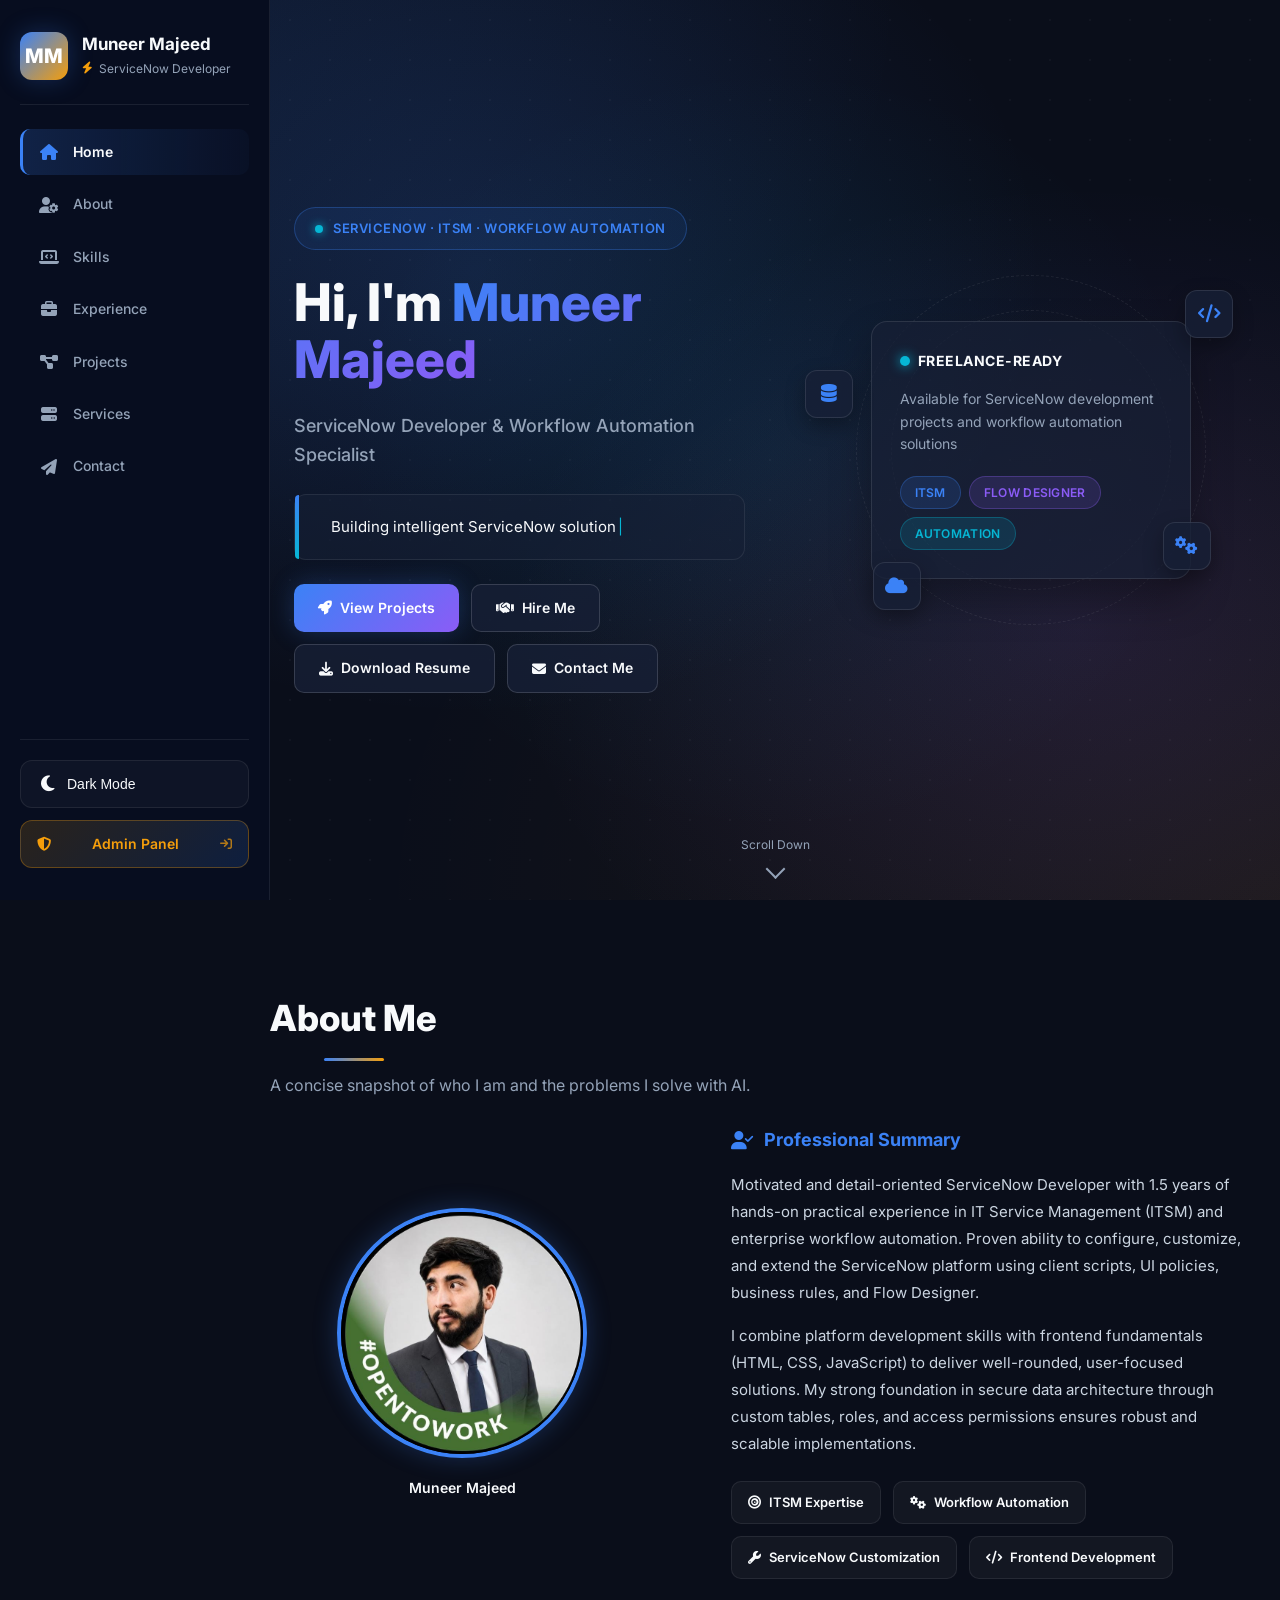
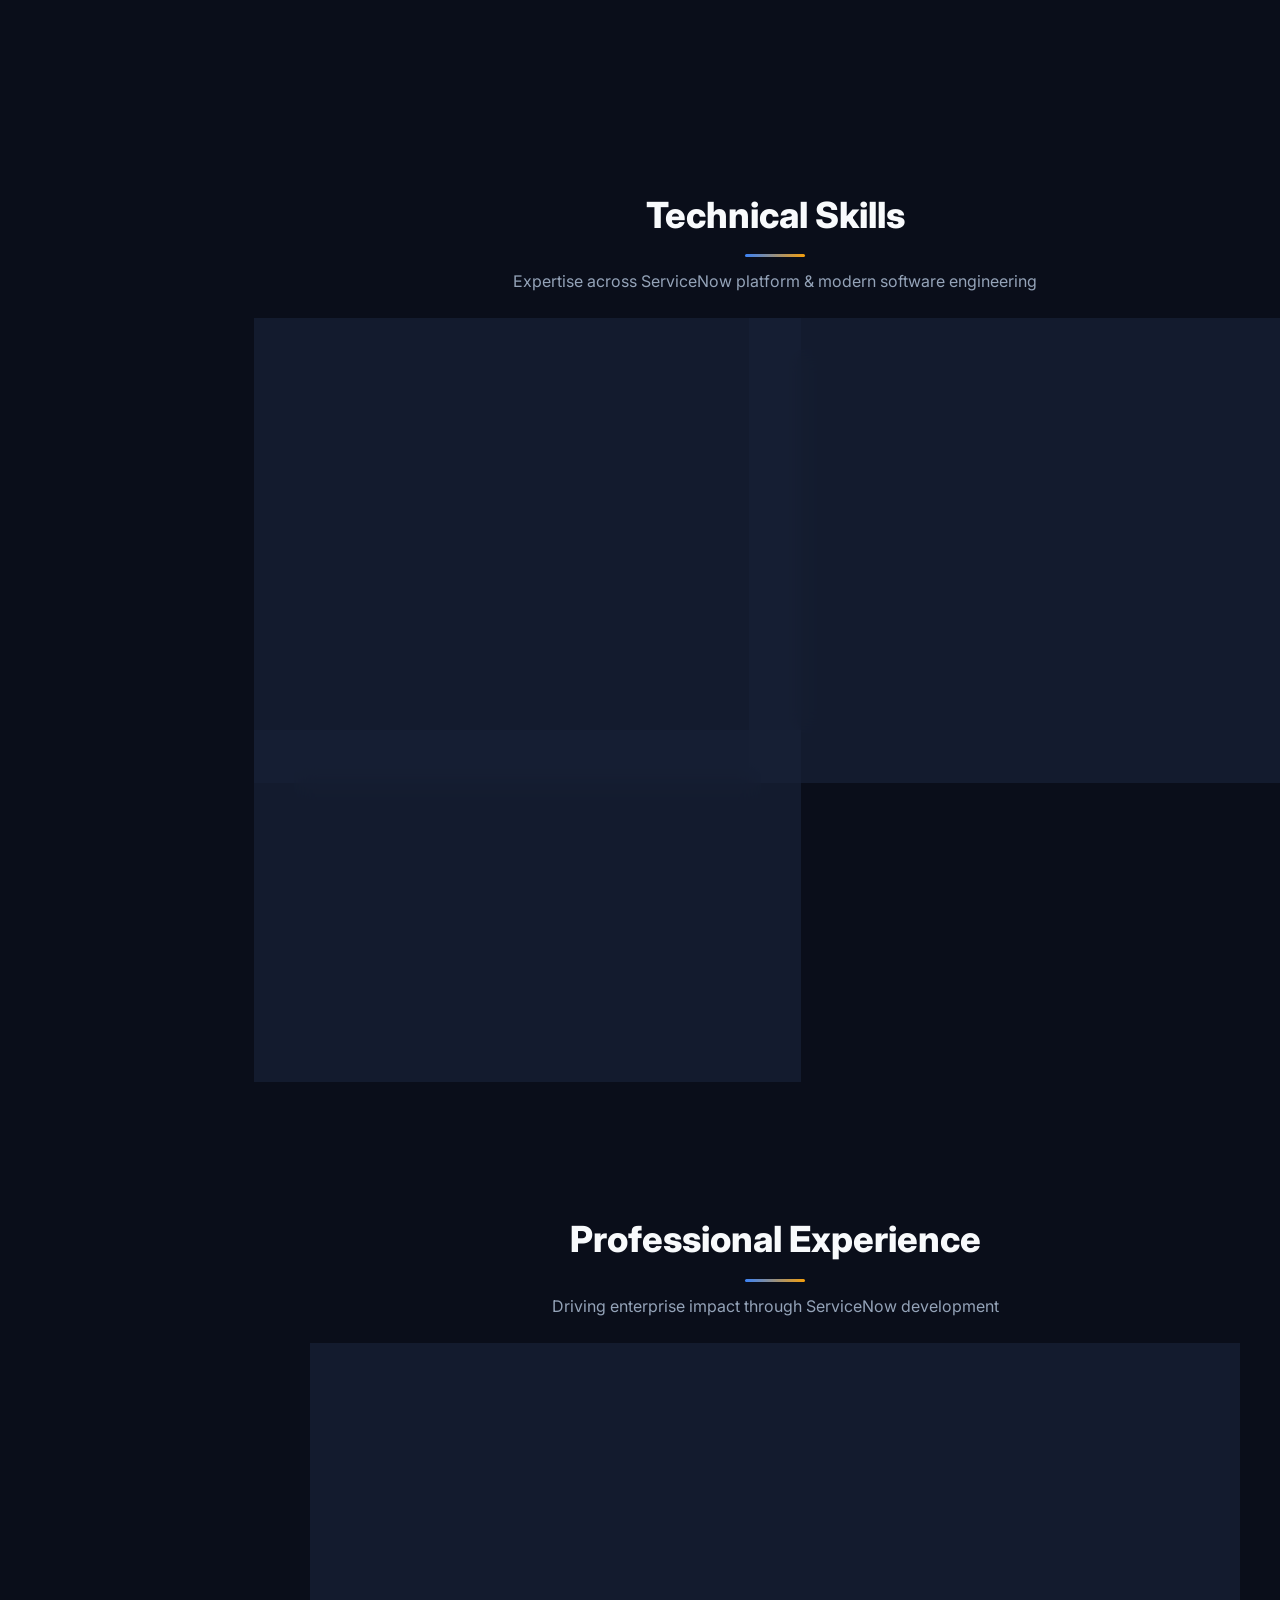
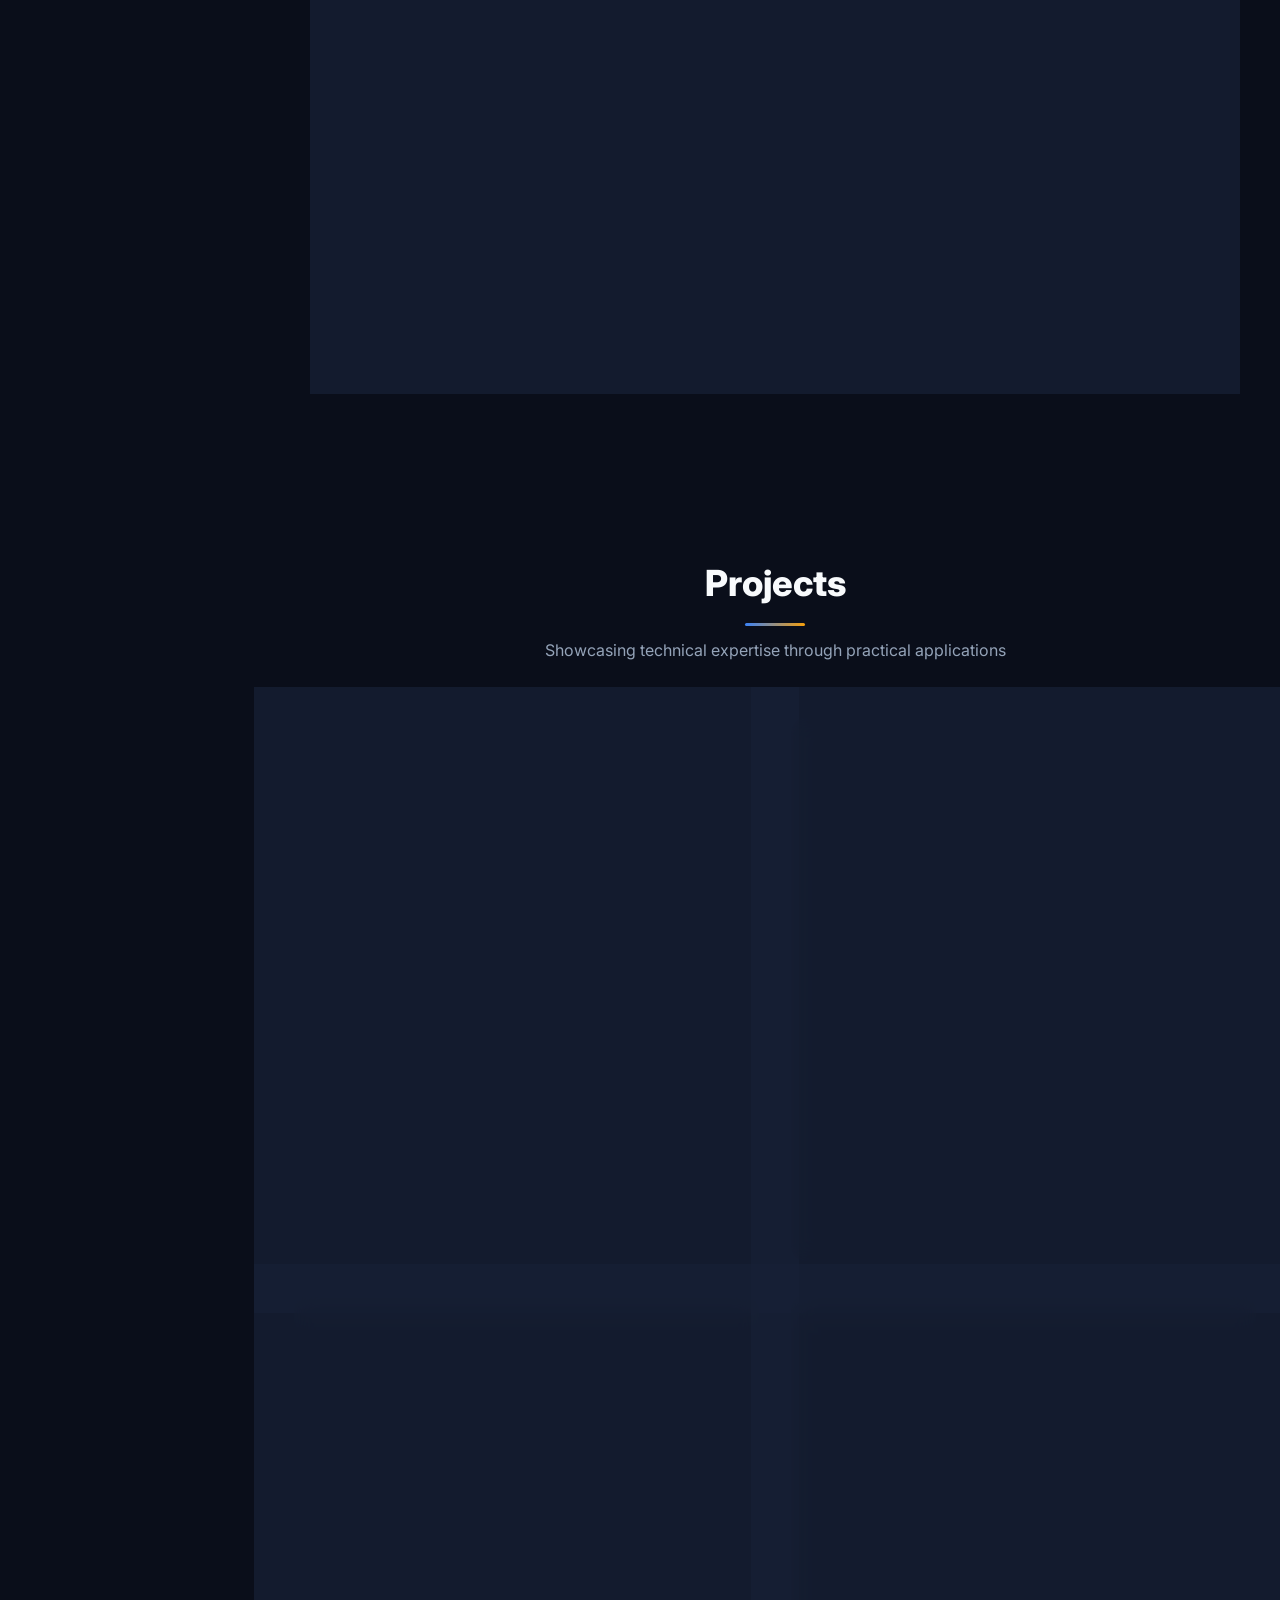
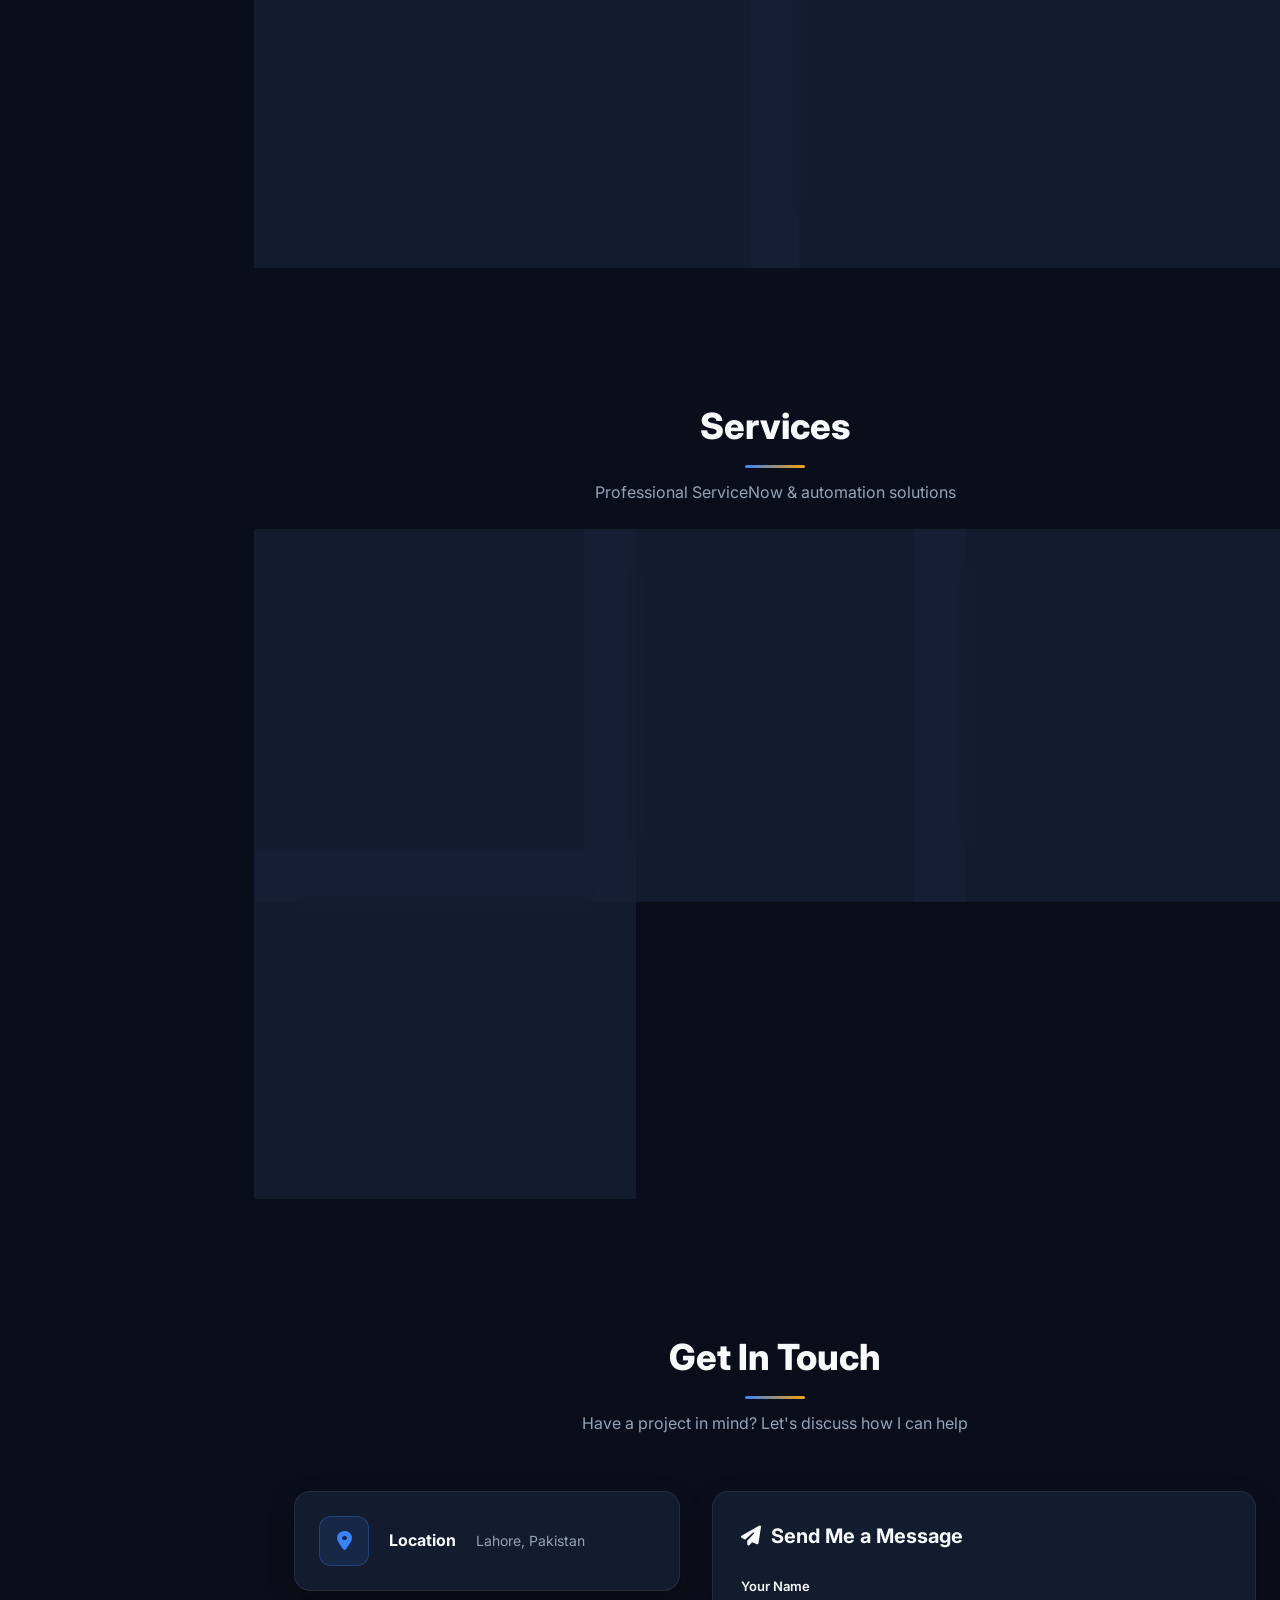
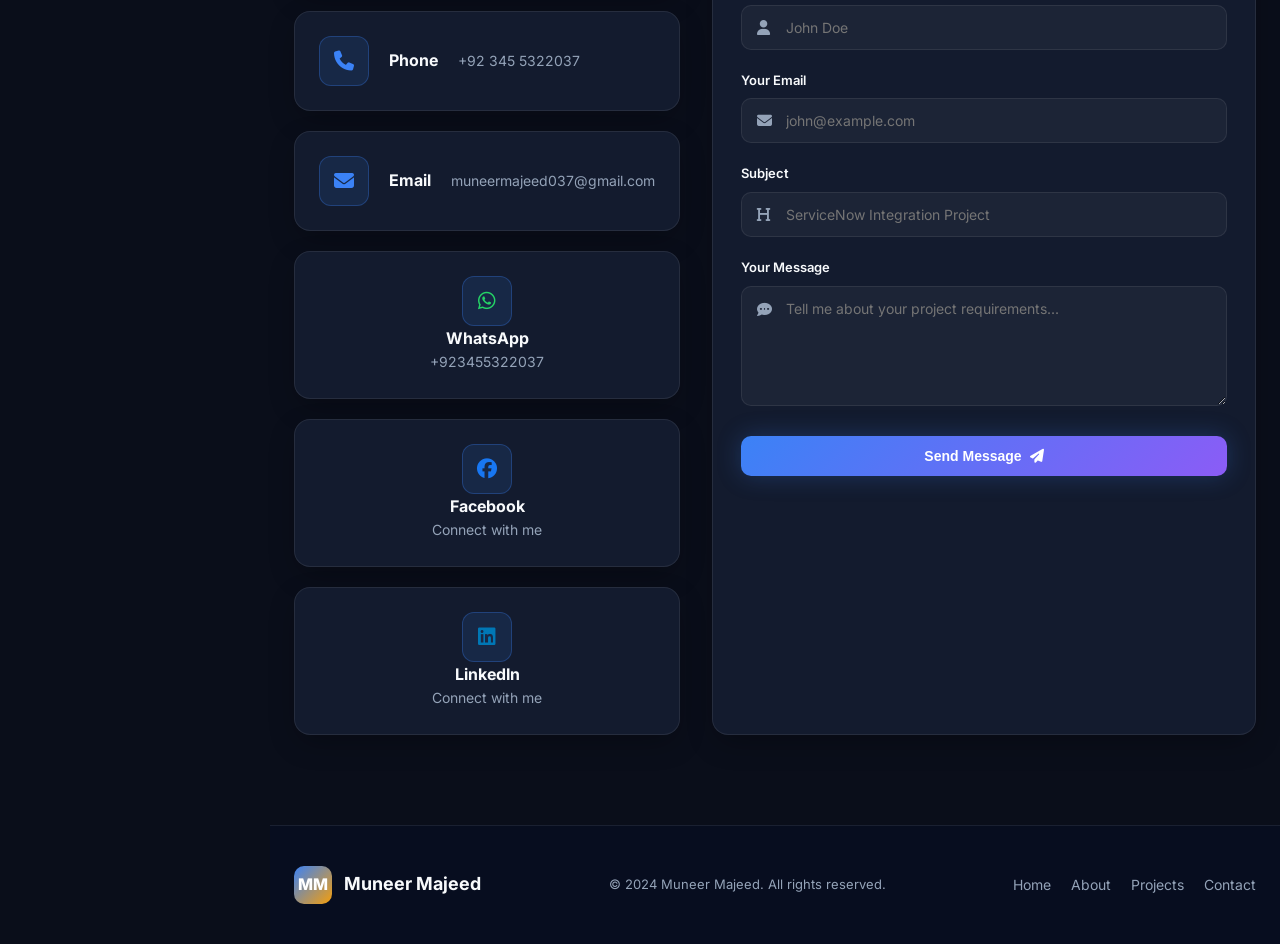
==== commit a76984f6: "make the url of image suitable" ====
--- a/frontend/index.html
+++ b/frontend/index.html
@@ -11,7 +11,7 @@
     <link href="https://fonts.googleapis.com/css2?family=Poppins:wght@300;400;500;600;700;800&family=Inter:wght@300;400;500;600;700&display=swap" rel="stylesheet">
     <!-- Font Awesome CDN -->
     <link rel="stylesheet" href="https://cdnjs.cloudflare.com/ajax/libs/font-awesome/6.5.1/css/all.min.css">
-    <link rel="stylesheet" href="/frontend/css/style.css">
+    <link rel="stylesheet" href="css/style.css">
 </head>
 <body>
     <!-- Mobile Navigation Bar (Visible only on small screens < 992px) -->
@@ -162,7 +162,7 @@
         <p class="section-sub">A concise snapshot of who I am and the problems I solve with AI.</p>
         <div class="about-grid">
           <div class="profile-frame glass reveal visible">
-            <img src="frontend\WhatsApp Image 2026-07-23 at 10.46.32 PM.jpeg" alt="Muneer Majeed" class="profile-image">
+            <img src="./mypic.jpeg" alt="Muneer Majeed" class="profile-image">
             <p class="illustration-name">Muneer Majeed</p>
           </div>
           <div class="glass reveal visible" style="padding: 1.75rem">
@@ -373,6 +373,6 @@
 
     </main>
 
-    <script src="/frontend/js/main.js"></script>
+    <script src="js/main.js"></script>
 </body>
 </html>
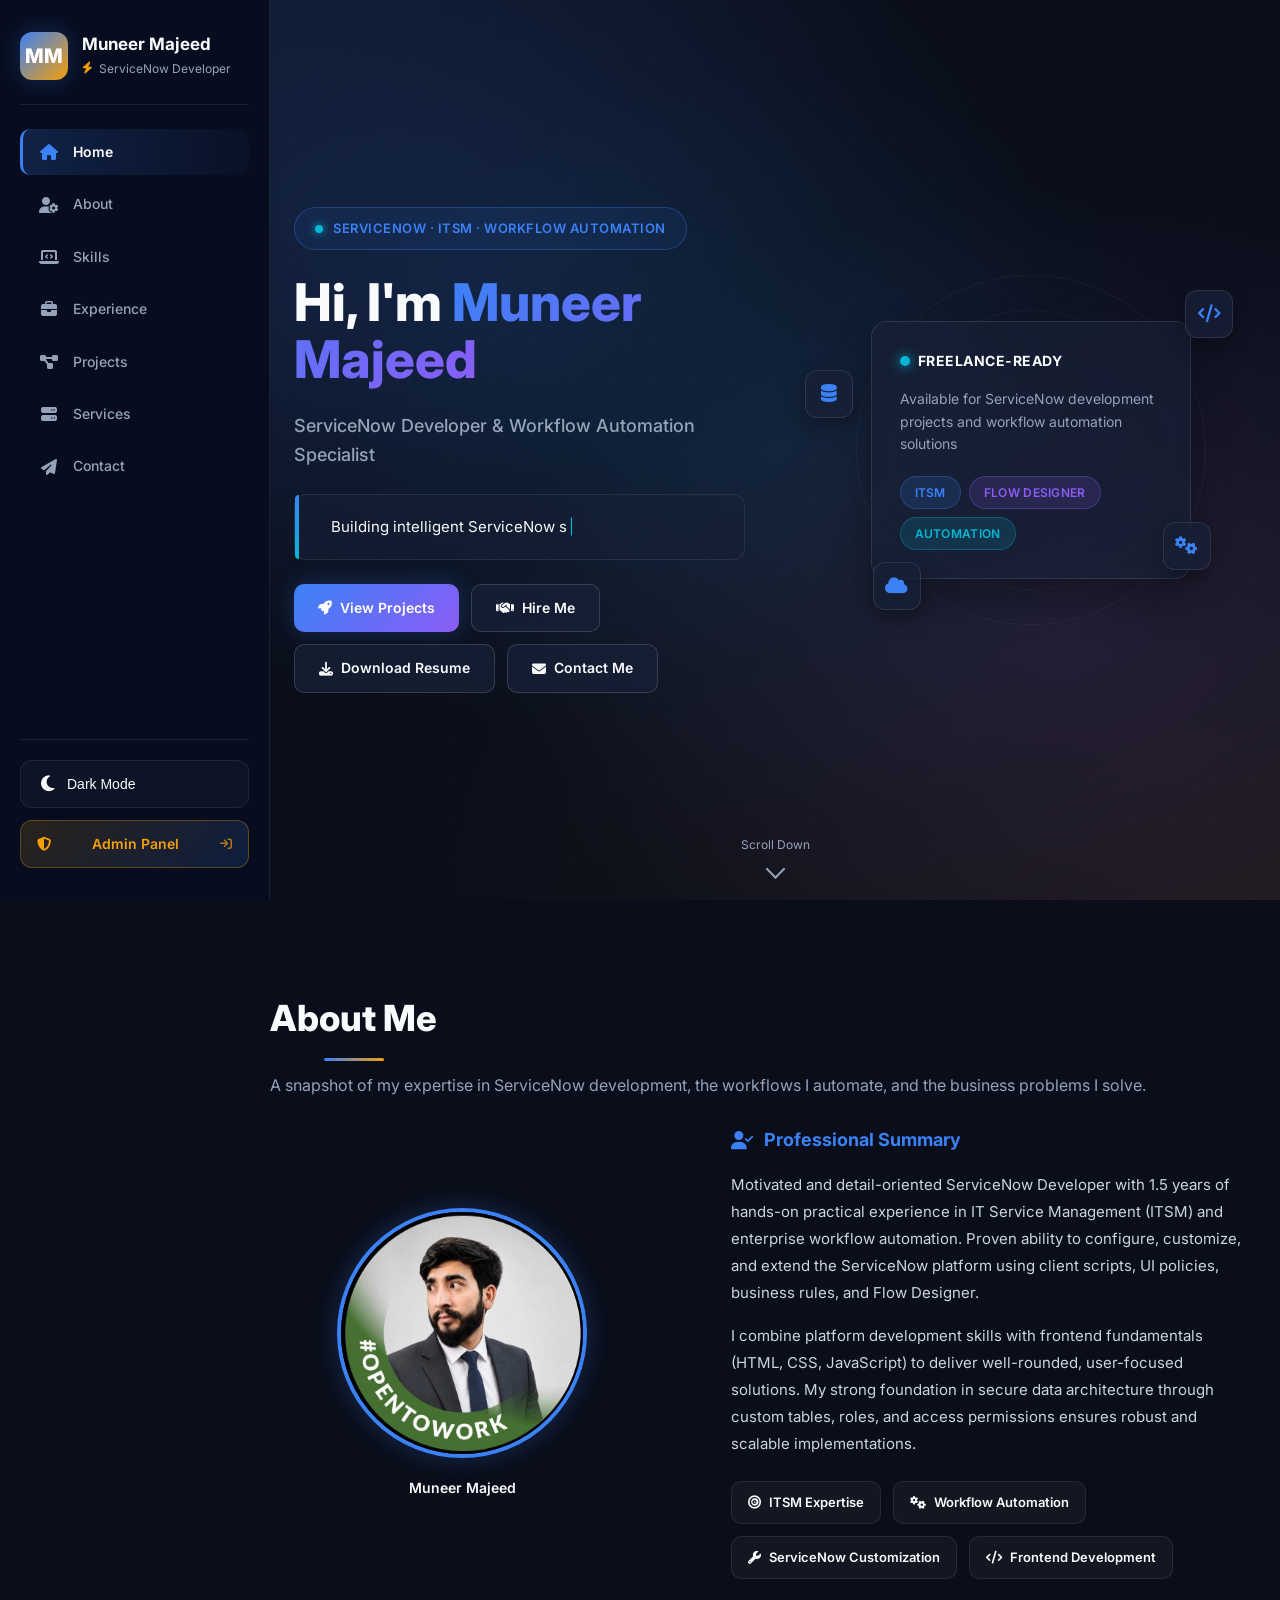
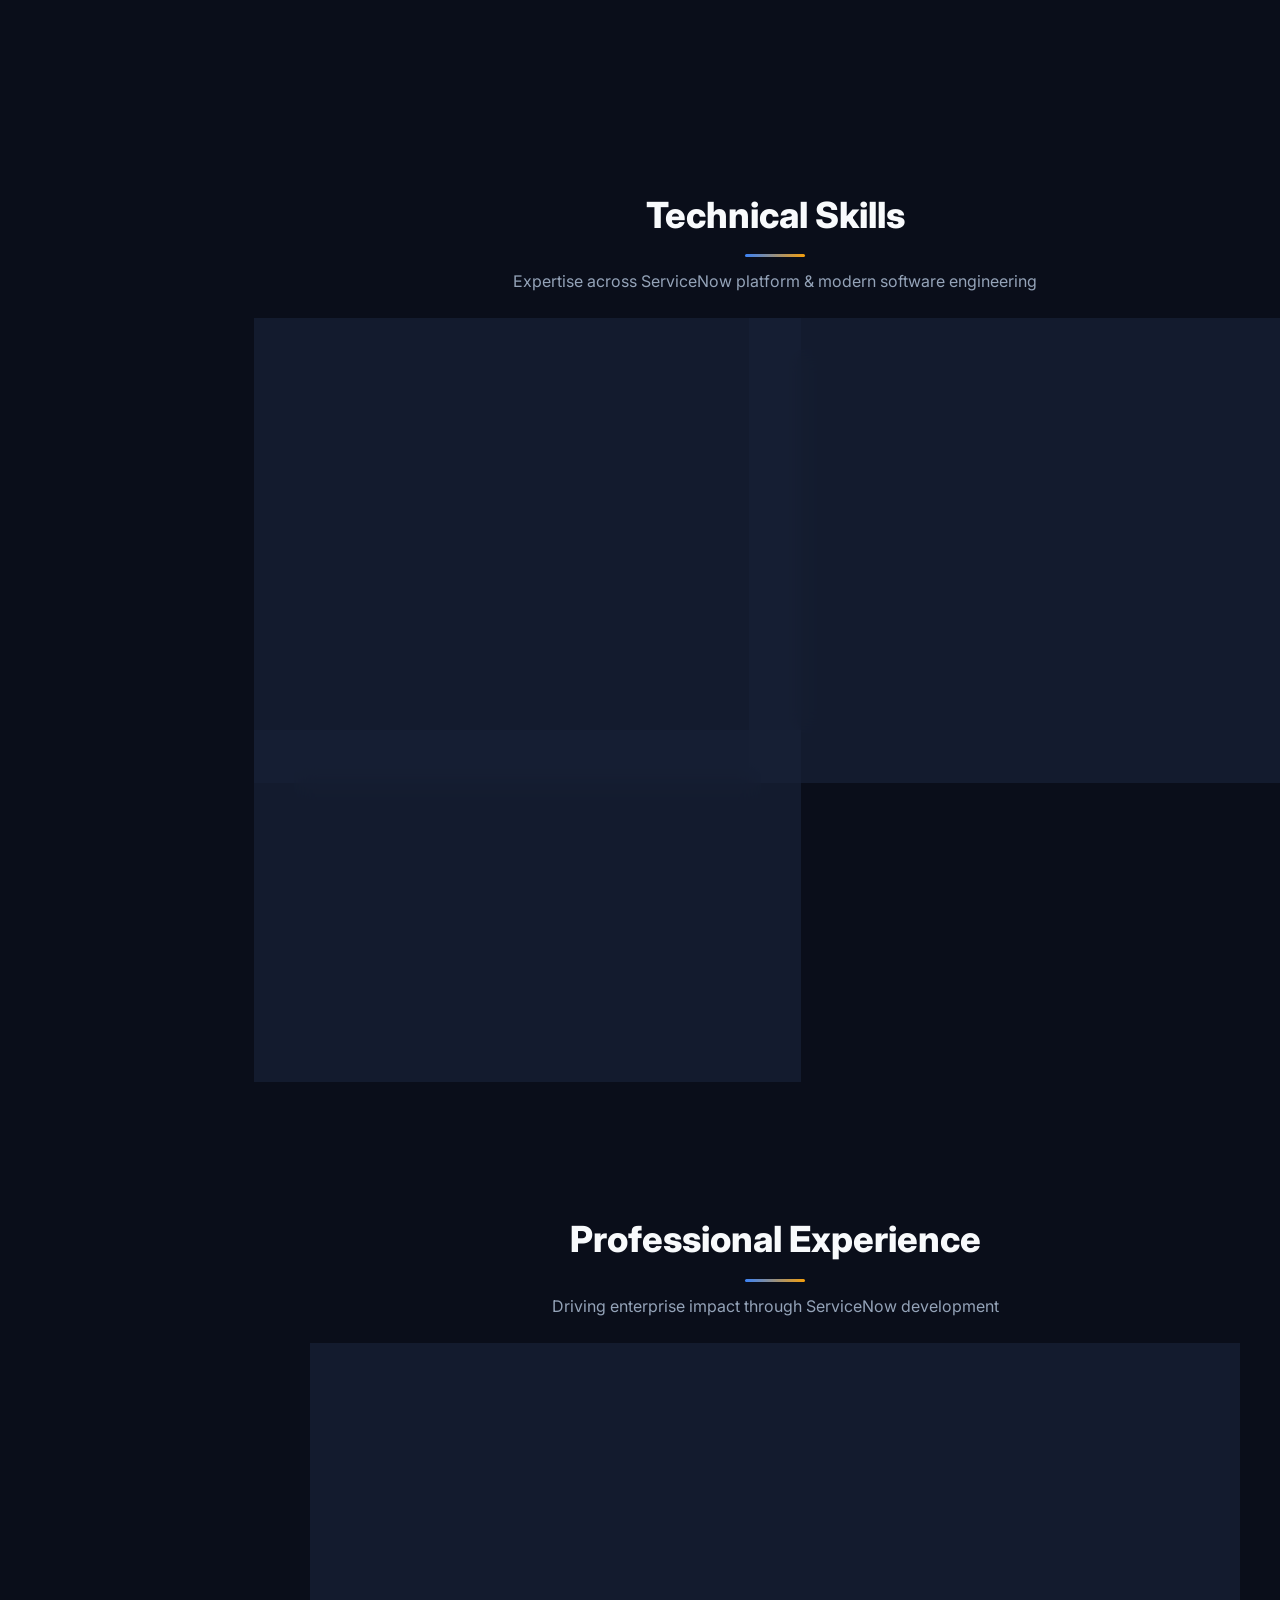
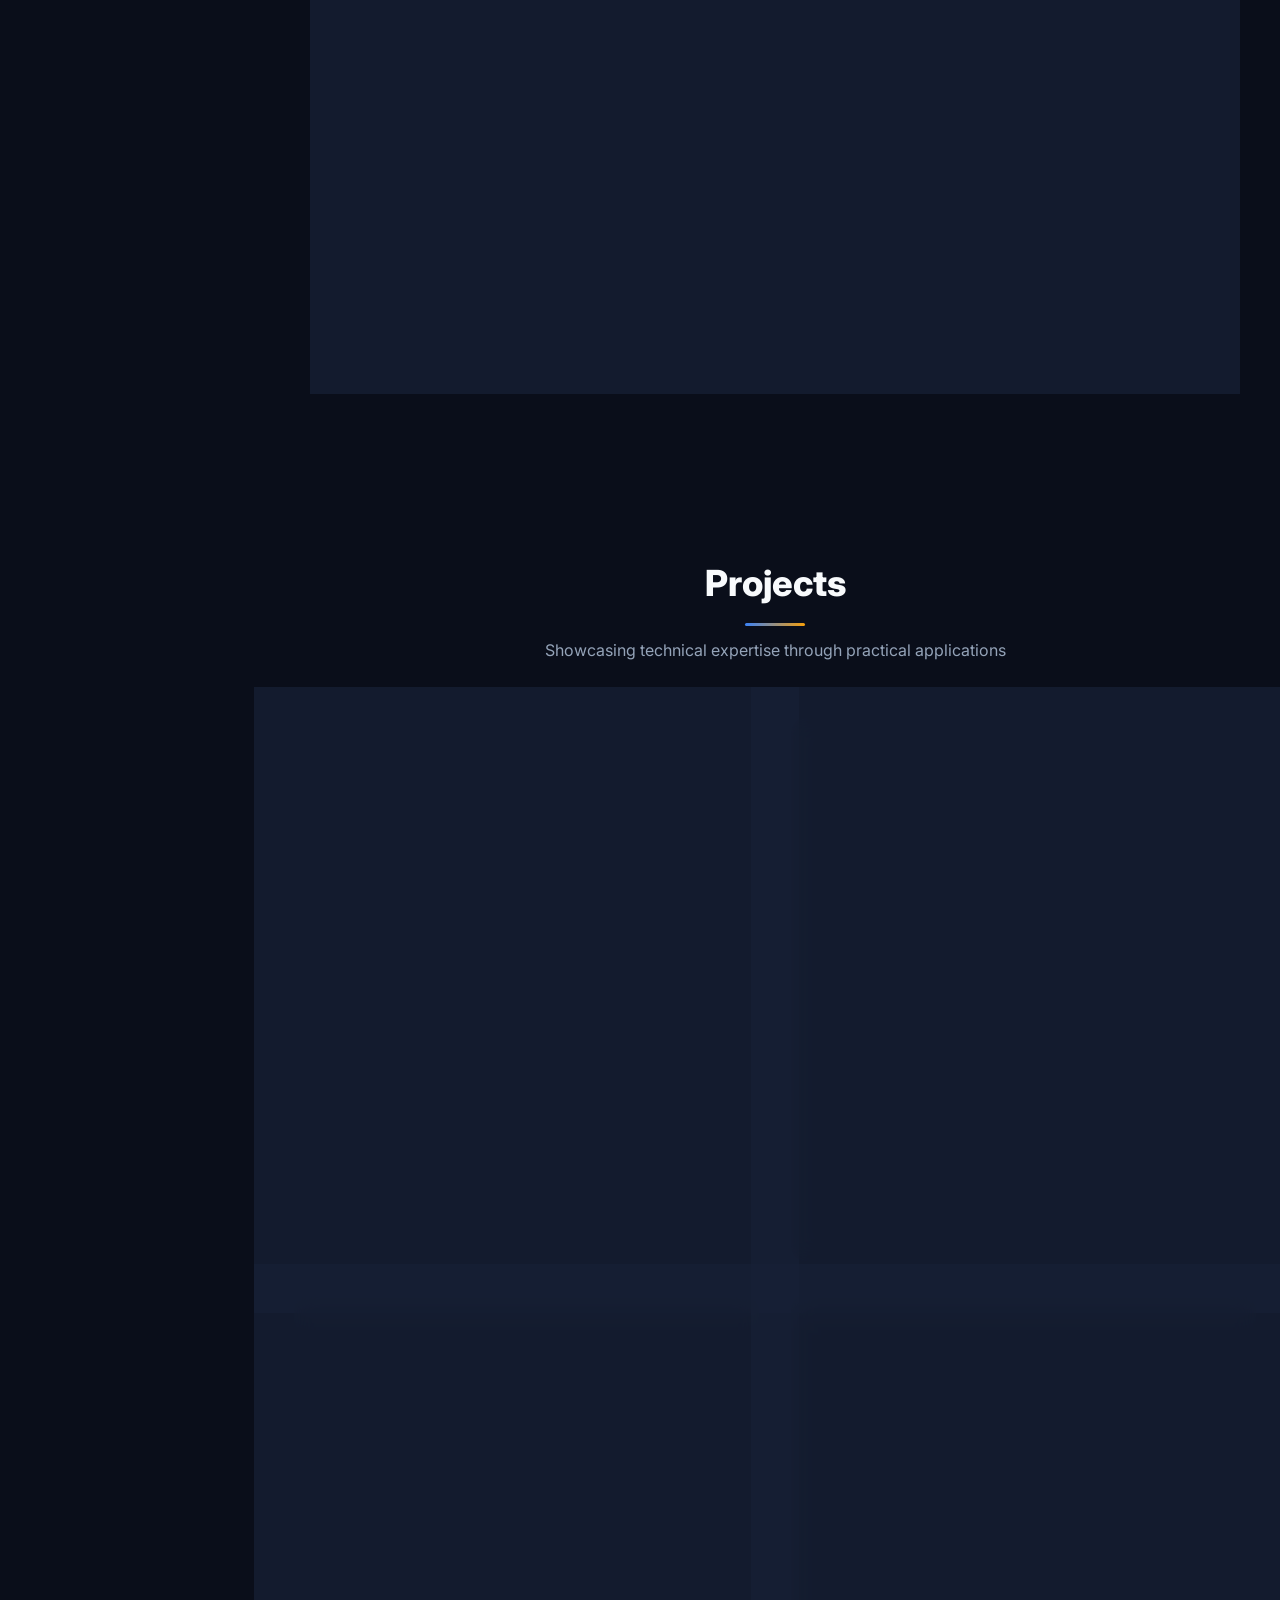
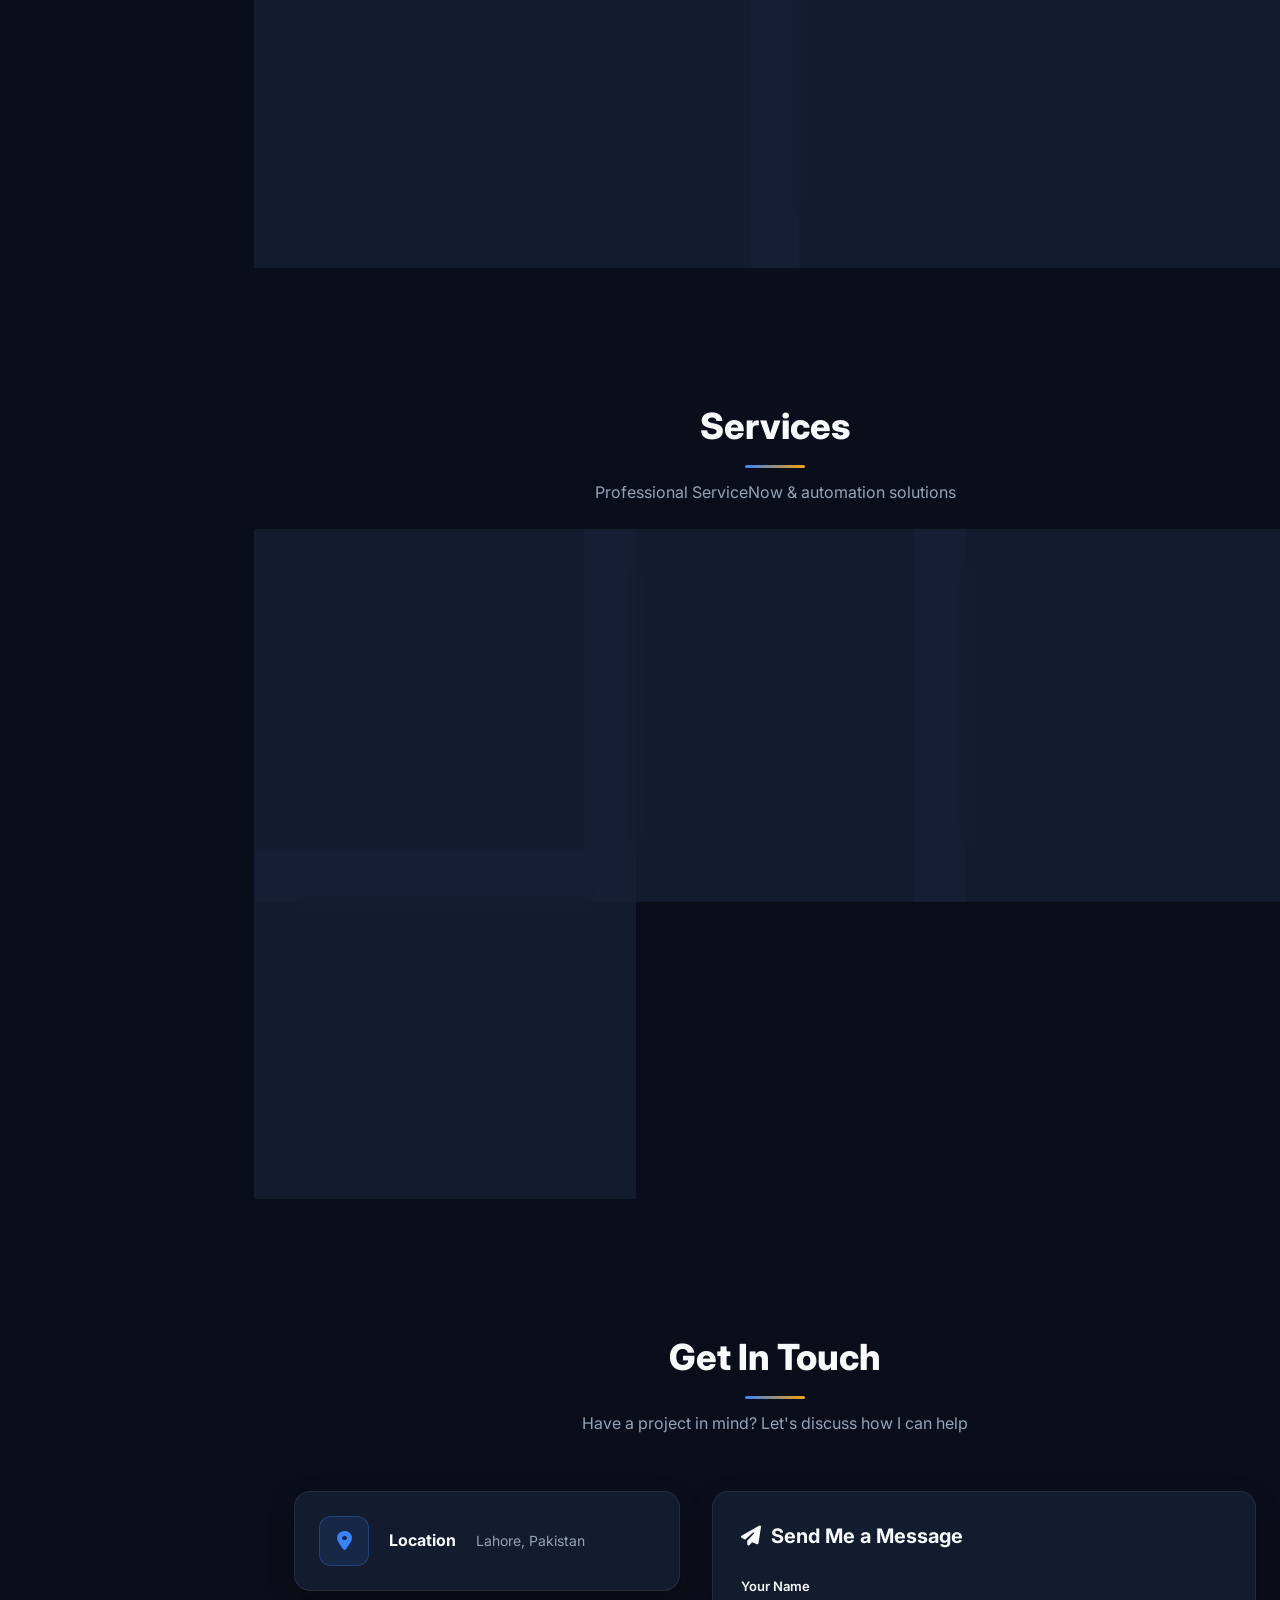
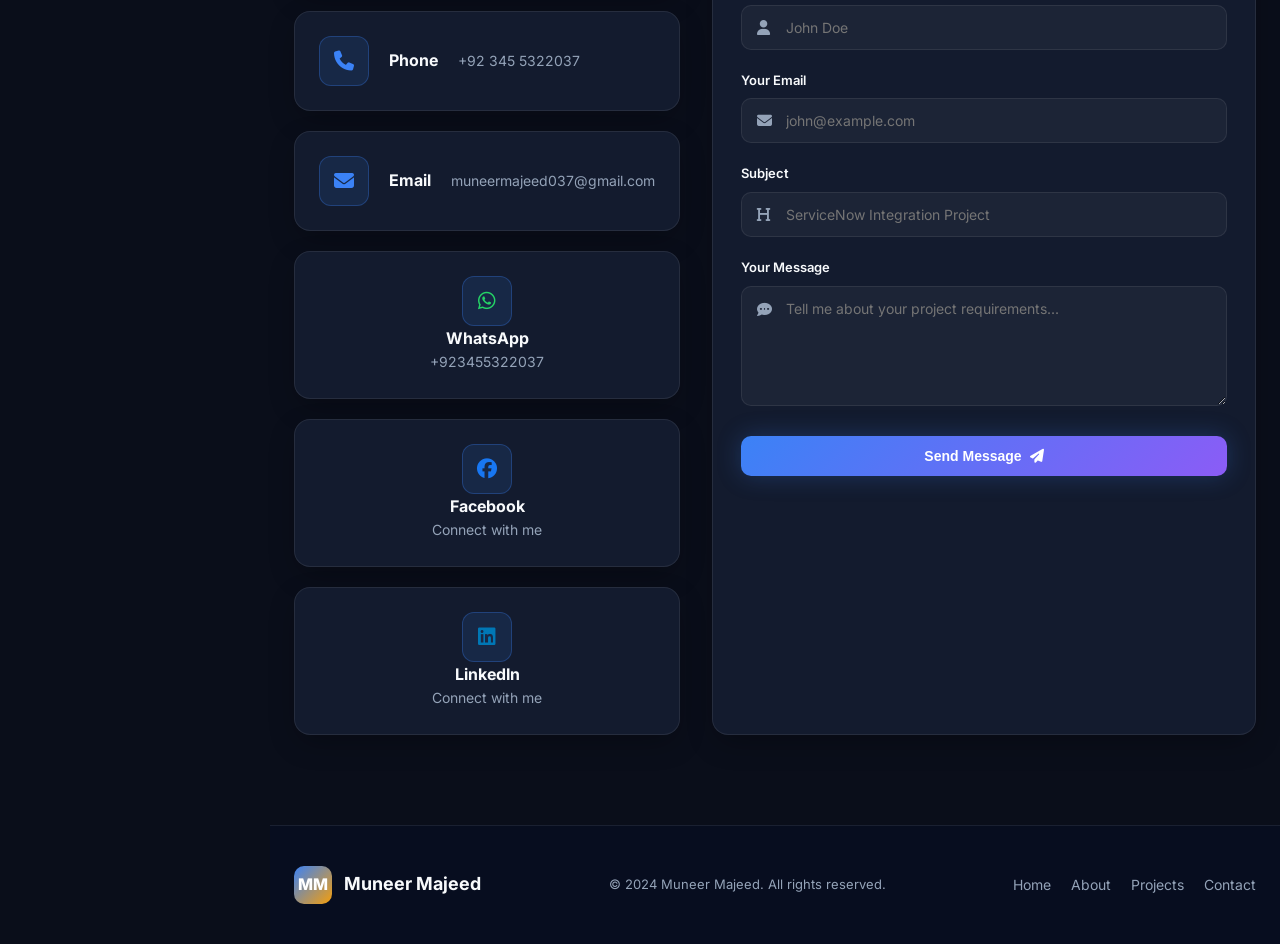
==== commit a4839991: "final_updated" ====
--- a/frontend/index.html
+++ b/frontend/index.html
@@ -159,7 +159,7 @@
         <!-- About Section -->
        <section class="section container reveal visible" id="about">
         <h2 class="section-title">About Me</h2>
-        <p class="section-sub">A concise snapshot of who I am and the problems I solve with AI.</p>
+        <p class="section-sub">A snapshot of my expertise in ServiceNow development, the workflows I automate, and the business problems I solve.</p>
         <div class="about-grid">
           <div class="profile-frame glass reveal visible">
             <img src="./mypic.jpeg" alt="Muneer Majeed" class="profile-image">
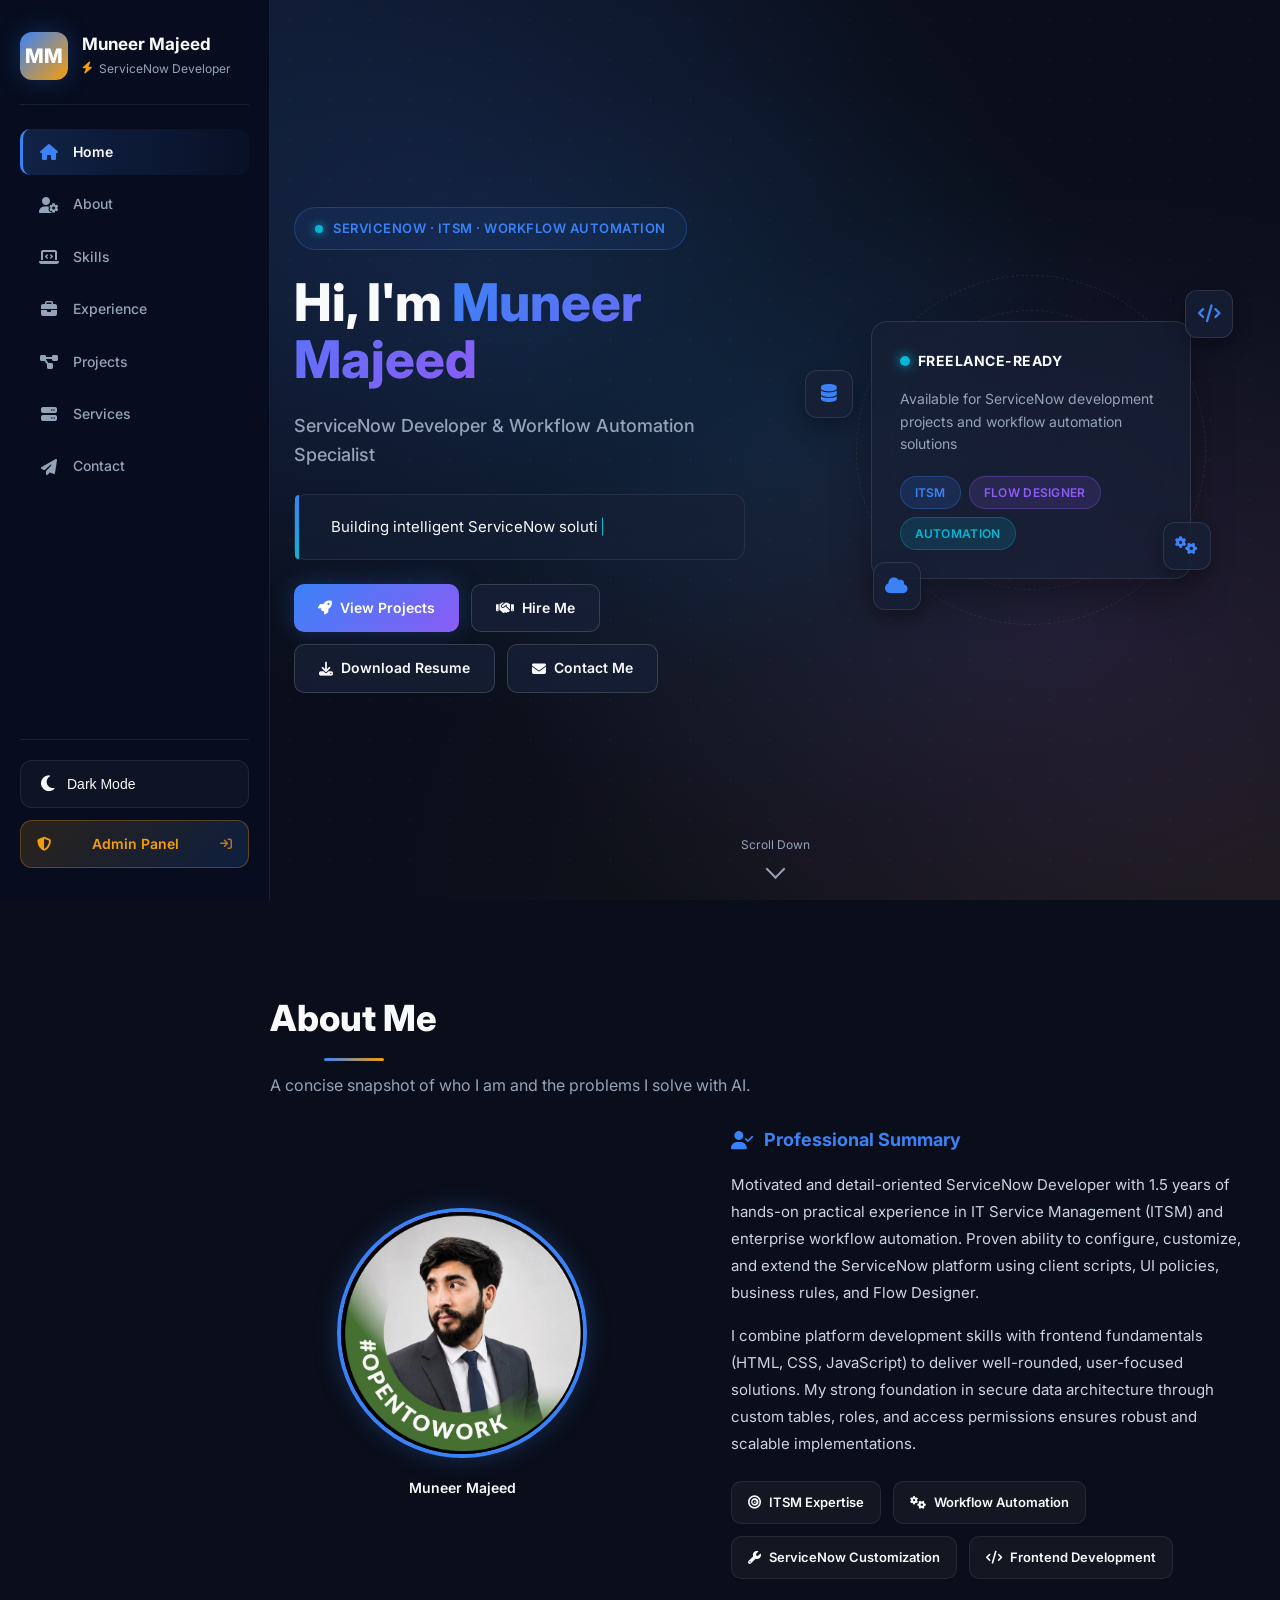
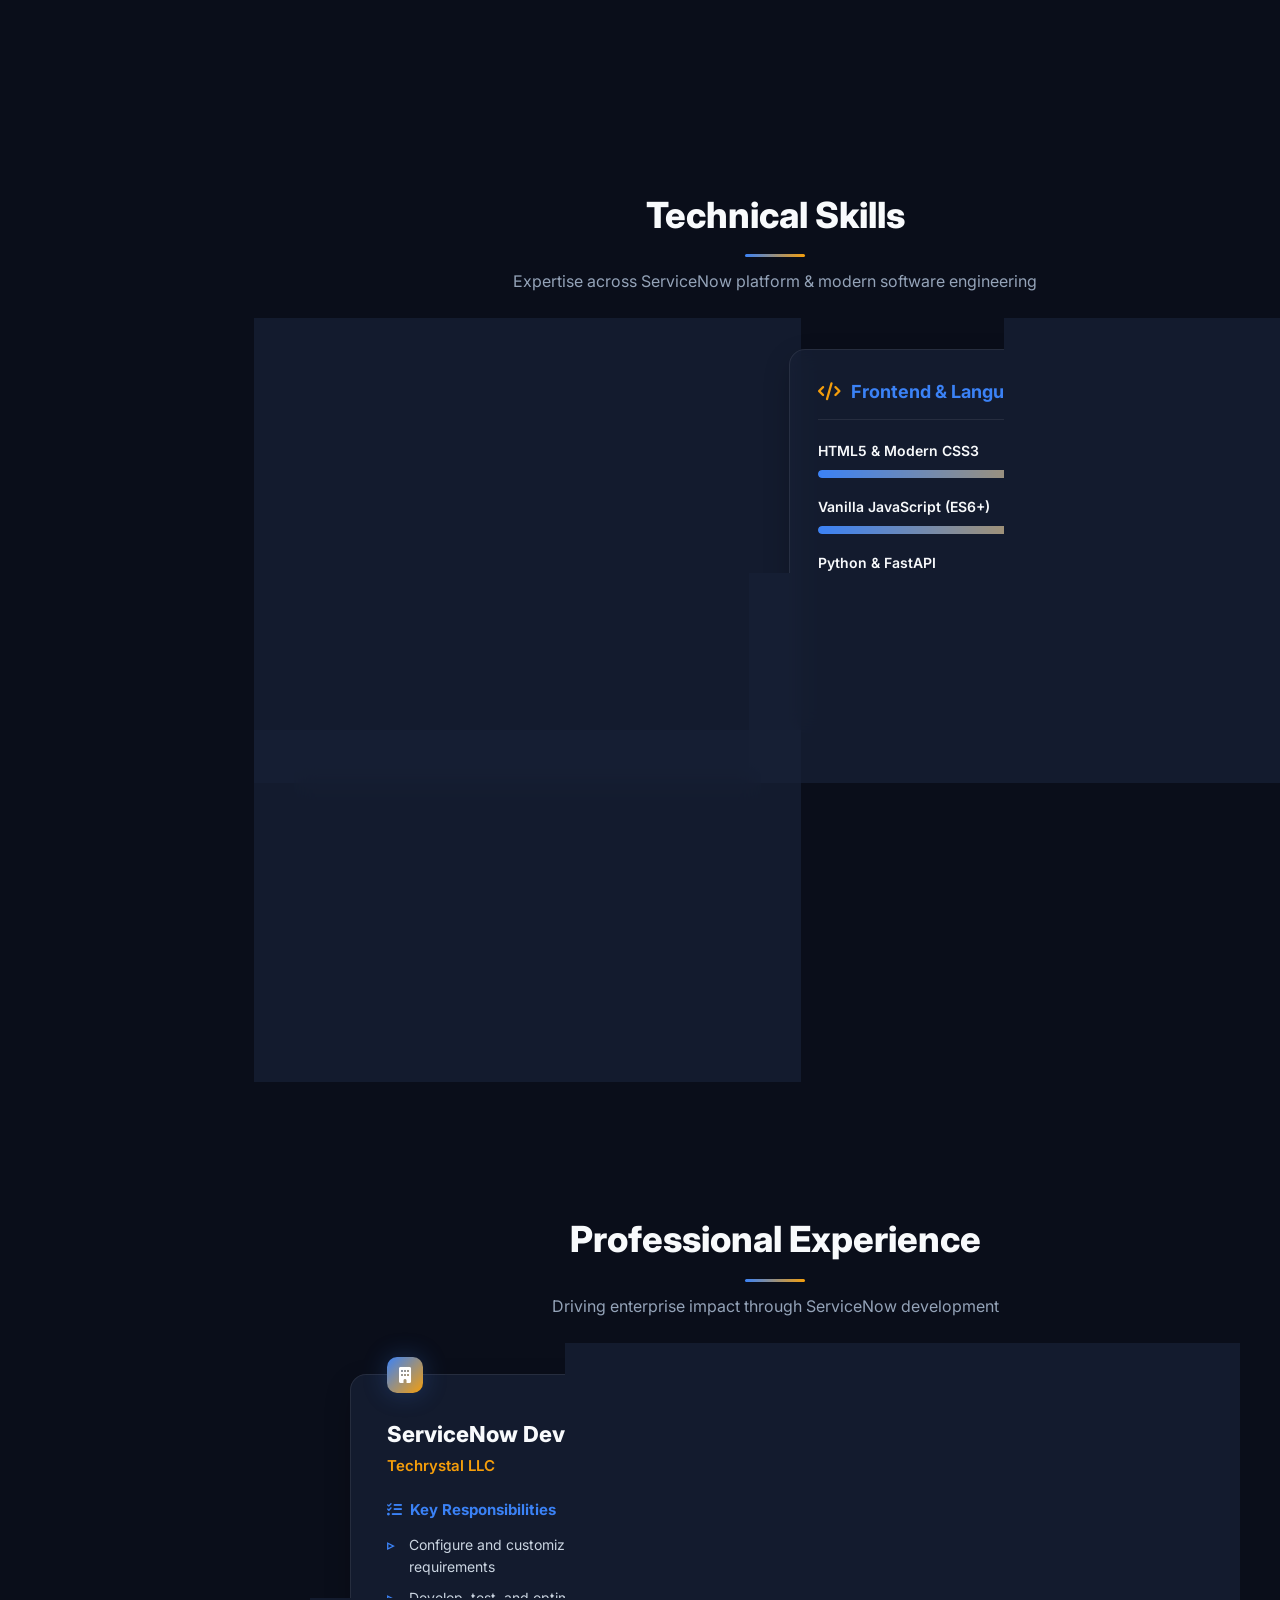
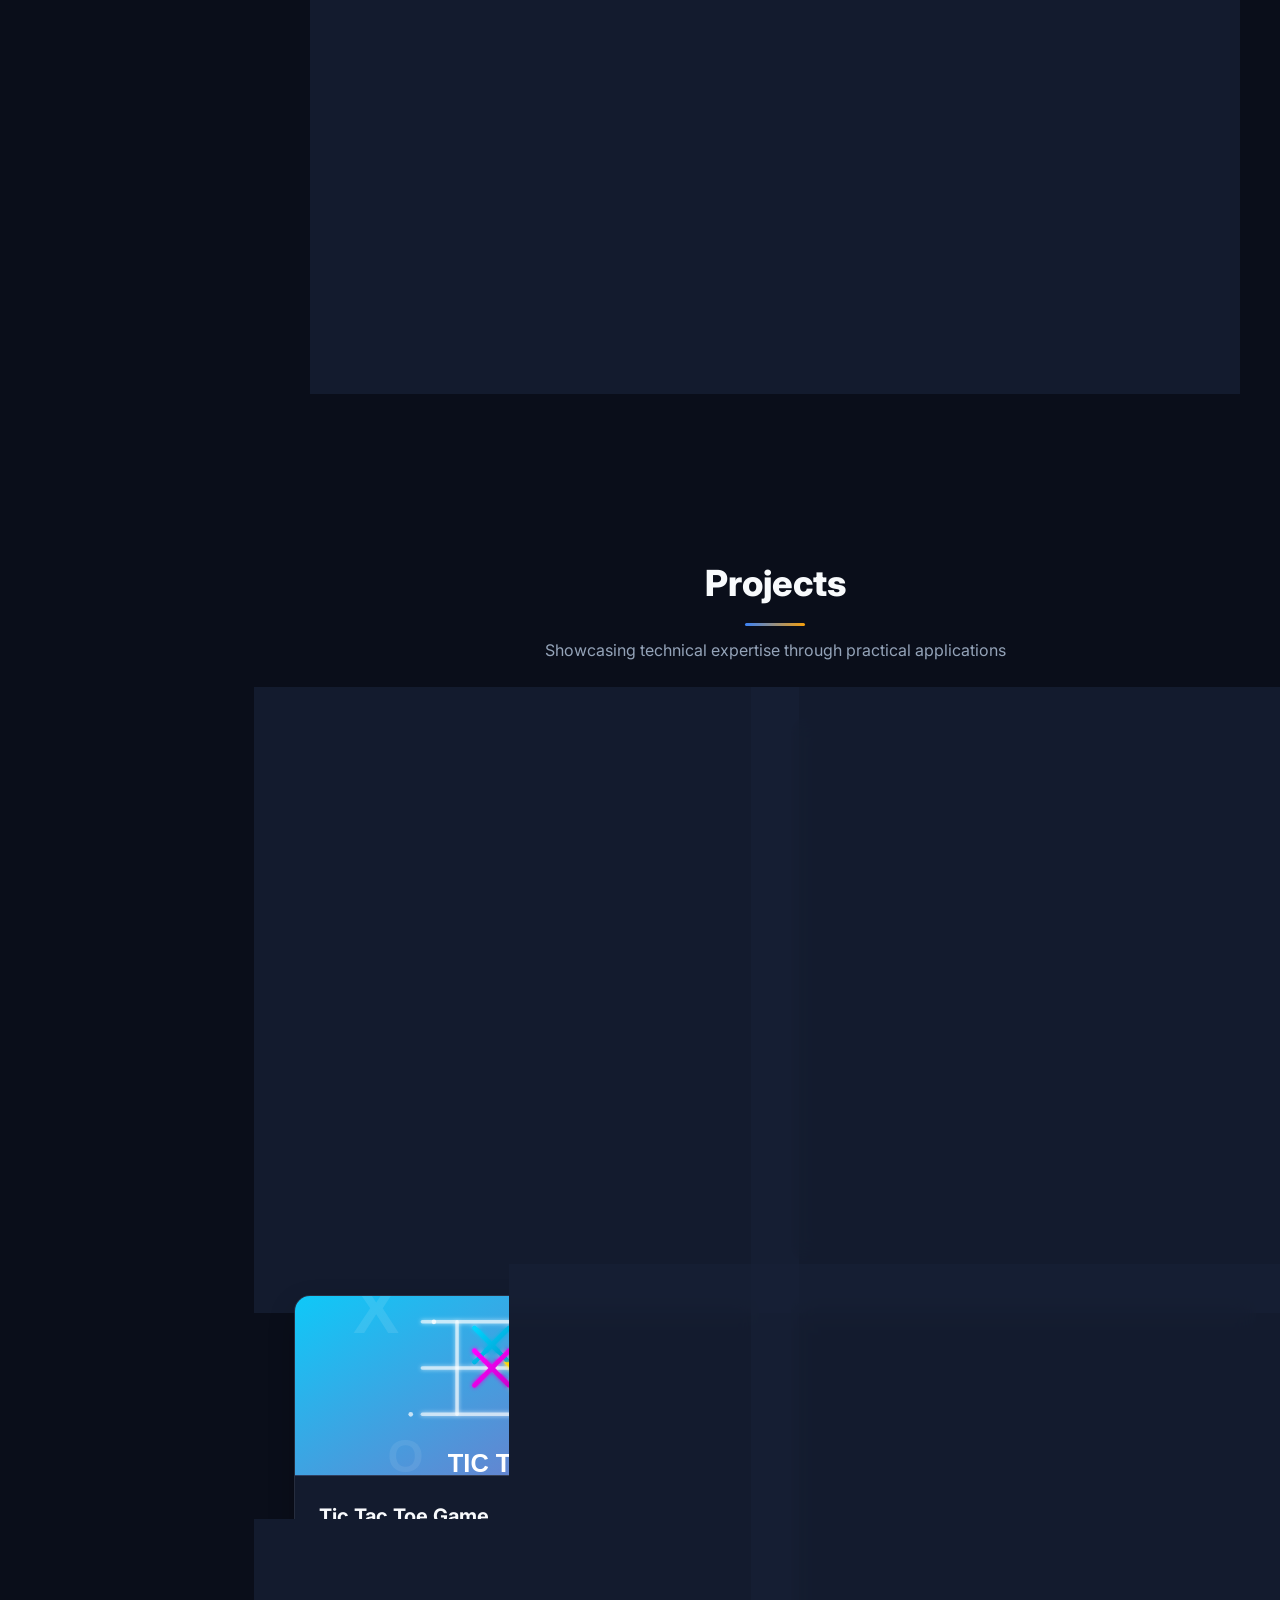
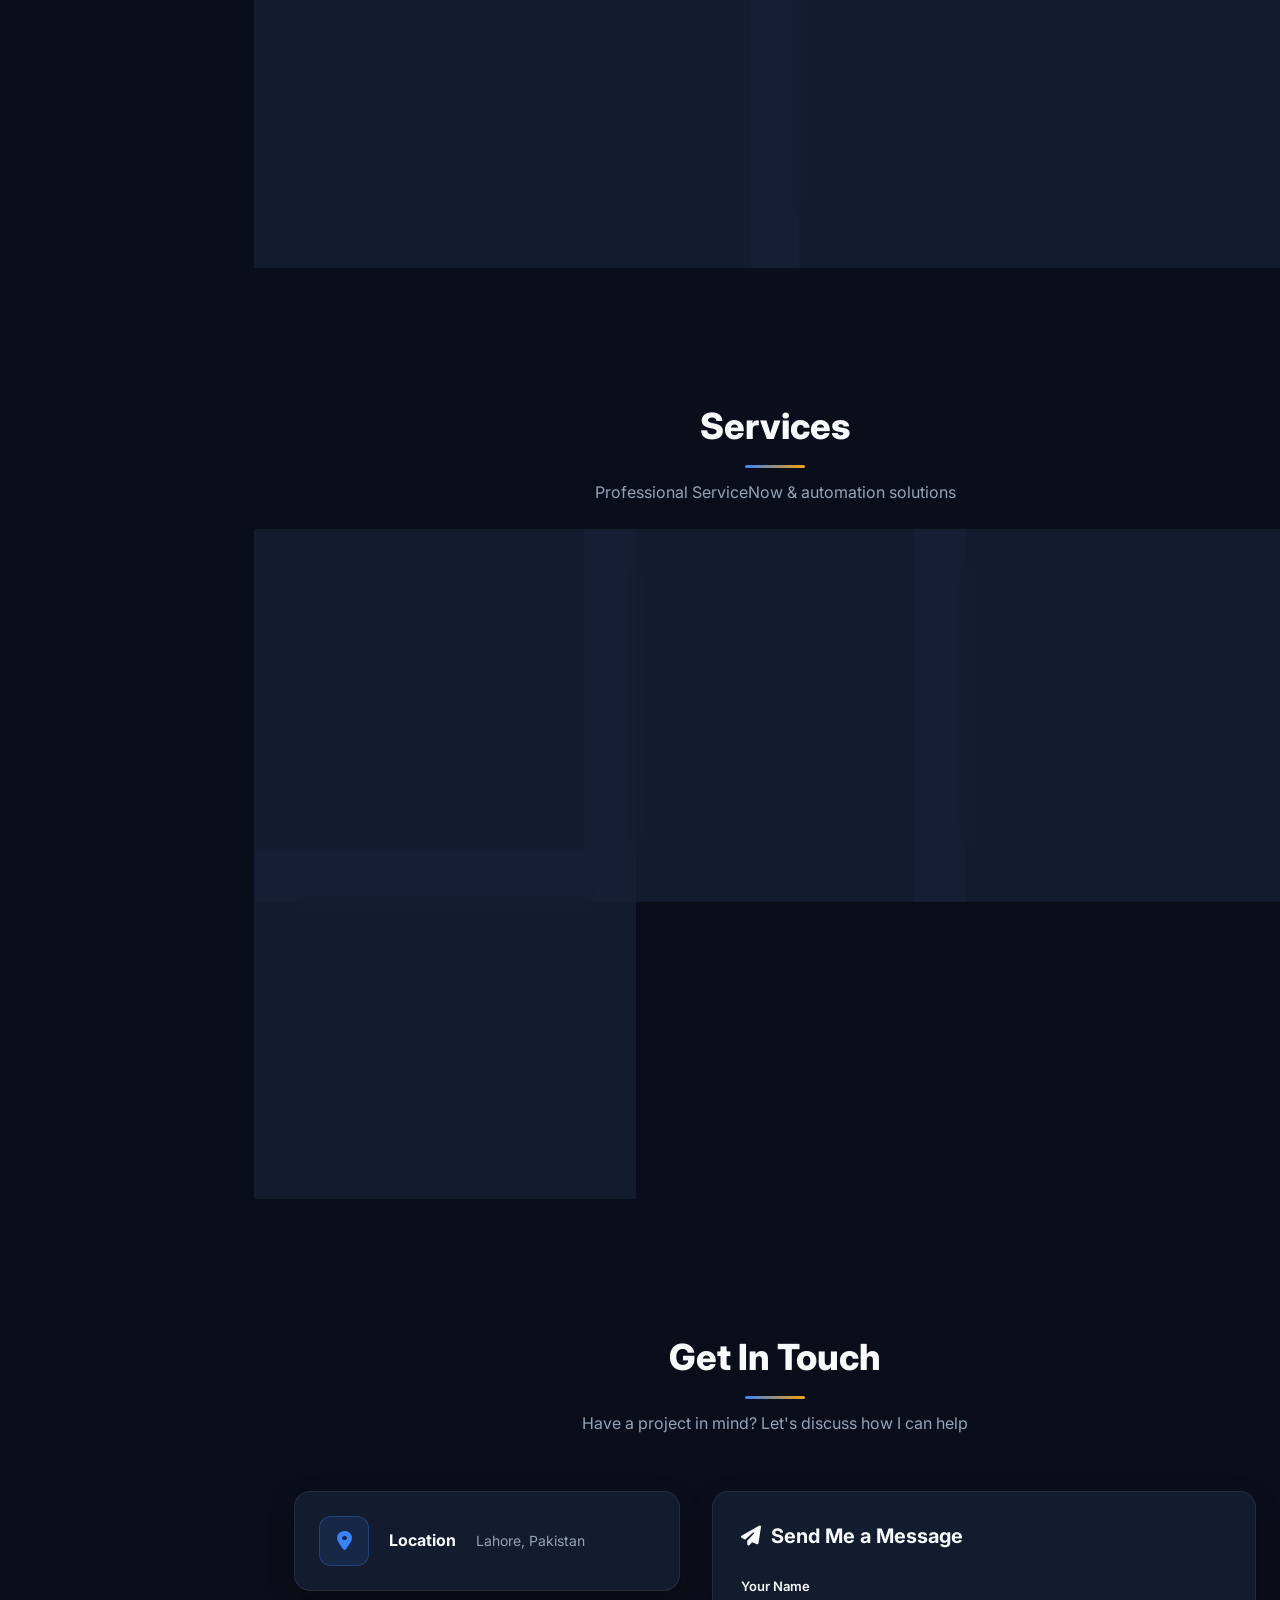
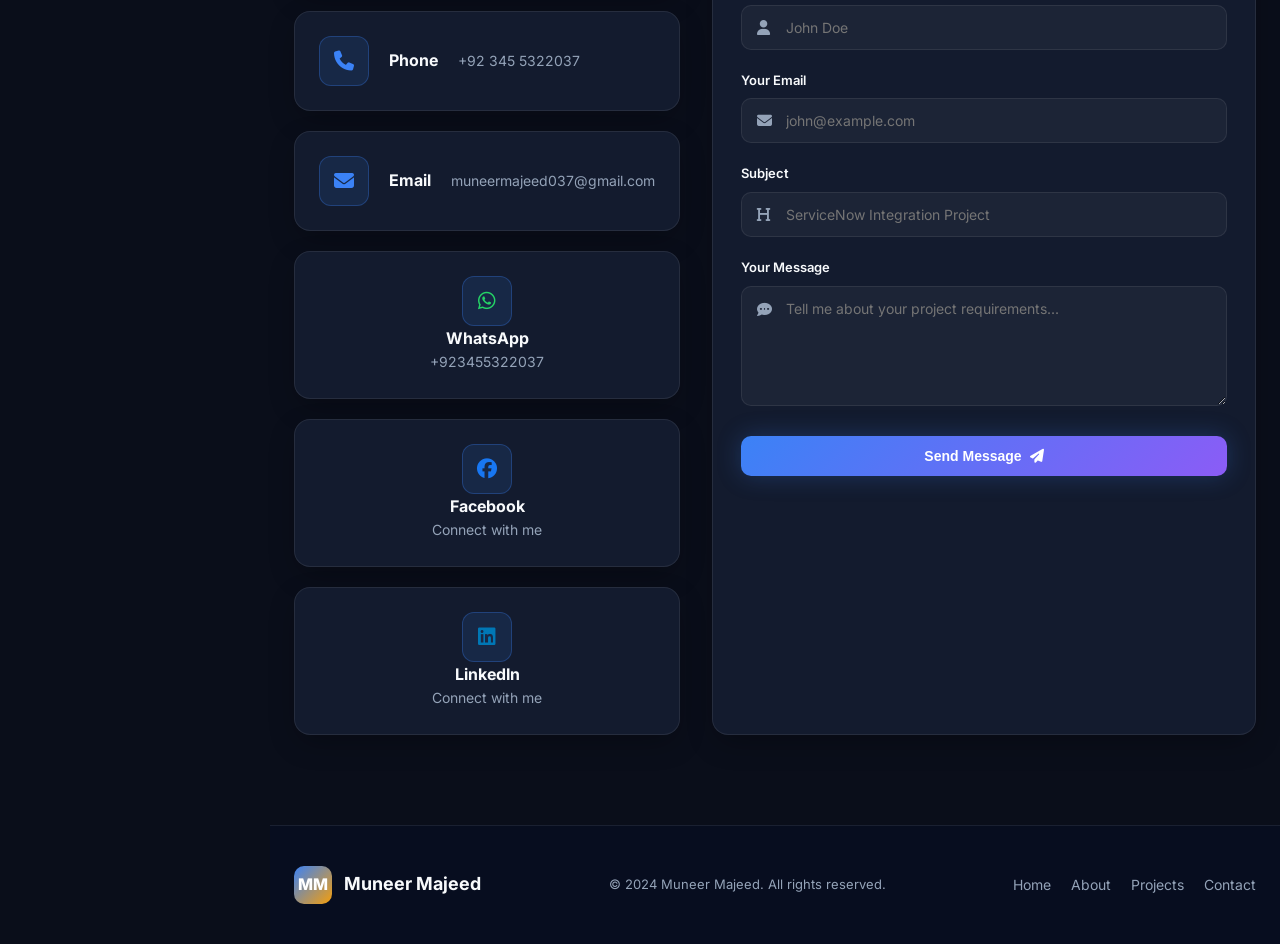
==== commit 72cf33e7: "change database" ====
--- a/frontend/index.html
+++ b/frontend/index.html
@@ -1,18 +1,23 @@
 <!DOCTYPE html>
 <html lang="en">
+
 <head>
     <meta charset="UTF-8">
     <meta name="viewport" content="width=device-width, initial-scale=1.0">
     <title>Muneer Majeed | ServiceNow Developer & Workflow Automation Specialist</title>
-    <meta name="description" content="ServiceNow Developer specializing in ITSM, workflow automation, and enterprise solutions. 1.5+ years of experience in ServiceNow platform development.">
+    <meta name="description"
+        content="ServiceNow Developer specializing in ITSM, workflow automation, and enterprise solutions. 1.5+ years of experience in ServiceNow platform development.">
     <!-- Google Fonts -->
     <link rel="preconnect" href="https://fonts.googleapis.com">
     <link rel="preconnect" href="https://fonts.gstatic.com" crossorigin>
-    <link href="https://fonts.googleapis.com/css2?family=Poppins:wght@300;400;500;600;700;800&family=Inter:wght@300;400;500;600;700&display=swap" rel="stylesheet">
+    <link
+        href="https://fonts.googleapis.com/css2?family=Poppins:wght@300;400;500;600;700;800&family=Inter:wght@300;400;500;600;700&display=swap"
+        rel="stylesheet">
     <!-- Font Awesome CDN -->
     <link rel="stylesheet" href="https://cdnjs.cloudflare.com/ajax/libs/font-awesome/6.5.1/css/all.min.css">
     <link rel="stylesheet" href="css/style.css">
 </head>
+
 <body>
     <!-- Mobile Navigation Bar (Visible only on small screens < 992px) -->
     <header class="mobile-header">
@@ -37,13 +42,20 @@
             </div>
             <nav class="sidebar-menu">
                 <ul>
-                    <li><a href="#home" class="sidebar-link active" data-section="home"><i class="fa-solid fa-house"></i> <span>Home</span></a></li>
-                    <li><a href="#about" class="sidebar-link" data-section="about"><i class="fa-solid fa-user-gear"></i> <span>About</span></a></li>
-                    <li><a href="#skills" class="sidebar-link" data-section="skills"><i class="fa-solid fa-laptop-code"></i> <span>Skills</span></a></li>
-                    <li><a href="#experience" class="sidebar-link" data-section="experience"><i class="fa-solid fa-briefcase"></i> <span>Experience</span></a></li>
-                    <li><a href="#projects" class="sidebar-link" data-section="projects"><i class="fa-solid fa-diagram-project"></i> <span>Projects</span></a></li>
-                    <li><a href="#services" class="sidebar-link" data-section="services"><i class="fa-solid fa-server"></i> <span>Services</span></a></li>
-                    <li><a href="#contact" class="sidebar-link" data-section="contact"><i class="fa-solid fa-paper-plane"></i> <span>Contact</span></a></li>
+                    <li><a href="#home" class="sidebar-link active" data-section="home"><i
+                                class="fa-solid fa-house"></i> <span>Home</span></a></li>
+                    <li><a href="#about" class="sidebar-link" data-section="about"><i class="fa-solid fa-user-gear"></i>
+                            <span>About</span></a></li>
+                    <li><a href="#skills" class="sidebar-link" data-section="skills"><i
+                                class="fa-solid fa-laptop-code"></i> <span>Skills</span></a></li>
+                    <li><a href="#experience" class="sidebar-link" data-section="experience"><i
+                                class="fa-solid fa-briefcase"></i> <span>Experience</span></a></li>
+                    <li><a href="#projects" class="sidebar-link" data-section="projects"><i
+                                class="fa-solid fa-diagram-project"></i> <span>Projects</span></a></li>
+                    <li><a href="#services" class="sidebar-link" data-section="services"><i
+                                class="fa-solid fa-server"></i> <span>Services</span></a></li>
+                    <li><a href="#contact" class="sidebar-link" data-section="contact"><i
+                                class="fa-solid fa-paper-plane"></i> <span>Contact</span></a></li>
                 </ul>
             </nav>
         </div>
@@ -72,7 +84,7 @@
             <!-- Background Effects -->
             <div class="hero-bg-gradient"></div>
             <div class="hero-particles"></div>
-            
+
             <div class="hero-container">
                 <!-- Left Content -->
                 <div class="hero-left">
@@ -80,22 +92,22 @@
                         <span class="badge-dot"></span>
                         SERVICENOW · ITSM · WORKFLOW AUTOMATION
                     </div>
-                    
+
                     <h1 class="hero-title">
                         Hi, I'm <span class="gradient-name">Muneer Majeed</span>
                     </h1>
-                    
+
                     <p class="hero-subtitle">
                         ServiceNow Developer & Workflow Automation Specialist
                     </p>
-                    
+
                     <div class="hero-description-box">
                         <div class="description-accent"></div>
                         <p class="hero-tagline">
                             <span class="typing-text"></span><span class="cursor">|</span>
                         </p>
                     </div>
-                    
+
                     <div class="hero-actions">
                         <a href="#projects" class="btn btn-primary">
                             <i class="fa-solid fa-rocket"></i> View Projects
@@ -111,14 +123,14 @@
                         </a>
                     </div>
                 </div>
-                
+
                 <!-- Right Content - Floating Card -->
                 <div class="hero-right">
                     <div class="orbit-lines">
                         <div class="orbit-circle orbit-1"></div>
                         <div class="orbit-circle orbit-2"></div>
                     </div>
-                    
+
                     <div class="floating-card glass-card">
                         <div class="card-status">
                             <span class="status-dot"></span>
@@ -133,7 +145,7 @@
                             <span class="skill-label label-cyan">Automation</span>
                         </div>
                     </div>
-                    
+
                     <!-- Floating Icon Badges -->
                     <div class="floating-badge badge-1">
                         <i class="fa-solid fa-code"></i>
@@ -149,7 +161,7 @@
                     </div>
                 </div>
             </div>
-            
+
             <div class="scroll-indicator">
                 <span>Scroll Down</span>
                 <div class="scroll-arrow"></div>
@@ -157,33 +169,40 @@
         </section>
 
         <!-- About Section -->
-       <section class="section container reveal visible" id="about">
-        <h2 class="section-title">About Me</h2>
-        <p class="section-sub">A snapshot of my expertise in ServiceNow development, the workflows I automate, and the business problems I solve.</p>
-        <div class="about-grid">
-          <div class="profile-frame glass reveal visible">
-            <img src="./mypic.jpeg" alt="Muneer Majeed" class="profile-image">
-            <p class="illustration-name">Muneer Majeed</p>
-          </div>
-          <div class="glass reveal visible" style="padding: 1.75rem">
-            <div class="about-text">
-              <h3 class="section-sub"><i class="fa-solid fa-user-check"></i> Professional Summary</h3>
-              <p>
-                Motivated and detail-oriented ServiceNow Developer with 1.5 years of hands-on practical experience in IT Service Management (ITSM) and enterprise workflow automation. Proven ability to configure, customize, and extend the ServiceNow platform using client scripts, UI policies, business rules, and Flow Designer.
-              </p>
-              <p>
-                I combine platform development skills with frontend fundamentals (HTML, CSS, JavaScript) to deliver well-rounded, user-focused solutions. My strong foundation in secure data architecture through custom tables, roles, and access permissions ensures robust and scalable implementations.
-              </p>
-              <div class="about-badges">
-                <div class="highlight-chip"><i class="fa-solid fa-bullseye"></i> ITSM Expertise</div>
-                <div class="highlight-chip"><i class="fa-solid fa-gears"></i> Workflow Automation</div>
-                <div class="highlight-chip"><i class="fa-solid fa-wrench"></i> ServiceNow Customization</div>
-                <div class="highlight-chip"><i class="fa-solid fa-code"></i> Frontend Development</div>
-              </div>
-            </div>
-          </div>
-        </div>
-      </section>
+        <section class="section container reveal visible" id="about">
+            <h2 class="section-title">About Me</h2>
+            <p class="section-sub">A concise snapshot of who I am and the problems I solve with AI.</p>
+            <div class="about-grid">
+                <div class="profile-frame glass reveal visible">
+                    <img src="./mypic.jpeg" alt="Muneer Majeed" class="profile-image">
+                    <p class="illustration-name">Muneer Majeed</p>
+                </div>
+                <div class="glass reveal visible" style="padding: 1.75rem">
+                    <div class="about-text">
+                        <h3 class="section-sub"><i class="fa-solid fa-user-check"></i> Professional Summary</h3>
+                        <p>
+                            Motivated and detail-oriented ServiceNow Developer with 1.5 years of hands-on practical
+                            experience in IT Service Management (ITSM) and enterprise workflow automation. Proven
+                            ability to configure, customize, and extend the ServiceNow platform using client scripts, UI
+                            policies, business rules, and Flow Designer.
+                        </p>
+                        <p>
+                            I combine platform development skills with frontend fundamentals (HTML, CSS, JavaScript) to
+                            deliver well-rounded, user-focused solutions. My strong foundation in secure data
+                            architecture through custom tables, roles, and access permissions ensures robust and
+                            scalable implementations.
+                        </p>
+                        <div class="about-badges">
+                            <div class="highlight-chip"><i class="fa-solid fa-bullseye"></i> ITSM Expertise</div>
+                            <div class="highlight-chip"><i class="fa-solid fa-gears"></i> Workflow Automation</div>
+                            <div class="highlight-chip"><i class="fa-solid fa-wrench"></i> ServiceNow Customization
+                            </div>
+                            <div class="highlight-chip"><i class="fa-solid fa-code"></i> Frontend Development</div>
+                        </div>
+                    </div>
+                </div>
+            </div>
+        </section>
 
         <!-- Skills Section -->
         <section id="skills" class="skills section reveal">
@@ -213,14 +232,18 @@
                                 <h3 class="role-title">ServiceNow Developer</h3>
                                 <span class="company-name">Techrystal LLC</span>
                             </div>
-                            <span class="timeline-date"><i class="fa-regular fa-calendar-check"></i> March 2025 – Present</span>
+                            <span class="timeline-date"><i class="fa-regular fa-calendar-check"></i> March 2025 –
+                                Present</span>
                         </div>
                         <div class="timeline-body">
                             <h4><i class="fa-solid fa-list-check"></i> Key Responsibilities</h4>
                             <ul class="resp-list">
-                                <li>Configure and customize ServiceNow applications and modules to align with evolving business and IT service requirements</li>
-                                <li>Develop, test, and optimize client scripts, UI policies, and business rules to enhance platform functionality</li>
-                                <li>Design and implement custom tables, roles, and access permissions for secure data access</li>
+                                <li>Configure and customize ServiceNow applications and modules to align with evolving
+                                    business and IT service requirements</li>
+                                <li>Develop, test, and optimize client scripts, UI policies, and business rules to
+                                    enhance platform functionality</li>
+                                <li>Design and implement custom tables, roles, and access permissions for secure data
+                                    access</li>
                                 <li>Build, configure, and test Service Catalog items for standardized offerings</li>
                                 <li>Design and automate multi-step approval workflows using Flow Designer</li>
                                 <li>Set up inbound email actions for automated record generation</li>
@@ -228,9 +251,11 @@
                             </ul>
                             <h4><i class="fa-solid fa-trophy"></i> Key Contributions</h4>
                             <ul class="contrib-list">
-                                <li>Improved platform reliability by systematic testing before deployment, reducing post-release issues</li>
+                                <li>Improved platform reliability by systematic testing before deployment, reducing
+                                    post-release issues</li>
                                 <li>Contributed to structured data access model by mapping roles to business needs</li>
-                                <li>Collaborated with stakeholders to translate manual requests into automated workflows</li>
+                                <li>Collaborated with stakeholders to translate manual requests into automated workflows
+                                </li>
                             </ul>
                         </div>
                     </div>
@@ -289,21 +314,25 @@
                             <p>muneermajeed037@gmail.com</p>
                         </div>
                         <div class="glass-card contact-card">
-                            <a href="https://wa.me/923455322037" class="social-link whatsapp-link" target="_blank" aria-label="WhatsApp">
+                            <a href="https://wa.me/923455322037" class="social-link whatsapp-link" target="_blank"
+                                aria-label="WhatsApp">
                                 <div class="contact-icon"><i class="fa-brands fa-whatsapp"></i></div>
                                 <h3>WhatsApp</h3>
                                 <p>+923455322037</p>
                             </a>
                         </div>
                         <div class="glass-card contact-card">
-                            <a href="https://www.facebook.com/share/1ZJZwyVt8S/" class="social-link facebook-link" target="_blank" aria-label="Facebook">
+                            <a href="https://www.facebook.com/share/1ZJZwyVt8S/" class="social-link facebook-link"
+                                target="_blank" aria-label="Facebook">
                                 <div class="contact-icon"><i class="fa-brands fa-facebook"></i></div>
                                 <h3>Facebook</h3>
                                 <p>Connect with me</p>
                             </a>
                         </div>
                         <div class="glass-card contact-card">
-                            <a href="https://www.linkedin.com/in/muneer-majeed-7112352a3" class="social-link linkedin-link" target="_blank" rel="noopener noreferrer" aria-label="LinkedIn">
+                            <a href="https://www.linkedin.com/in/muneer-majeed-7112352a3"
+                                class="social-link linkedin-link" target="_blank" rel="noopener noreferrer"
+                                aria-label="LinkedIn">
                                 <div class="contact-icon"><i class="fa-brands fa-linkedin"></i></div>
                                 <h3>LinkedIn</h3>
                                 <p>Connect with me</p>
@@ -332,14 +361,16 @@
                                 <label for="subject">Subject</label>
                                 <div class="input-wrapper">
                                     <i class="fa-solid fa-heading"></i>
-                                    <input type="text" id="subject" name="subject" placeholder="ServiceNow Integration Project" required>
+                                    <input type="text" id="subject" name="subject"
+                                        placeholder="ServiceNow Integration Project" required>
                                 </div>
                             </div>
                             <div class="form-group">
                                 <label for="message">Your Message</label>
                                 <div class="input-wrapper textarea-wrapper">
                                     <i class="fa-solid fa-comment-dots"></i>
-                                    <textarea id="message" name="message" rows="5" placeholder="Tell me about your project requirements..." required></textarea>
+                                    <textarea id="message" name="message" rows="5"
+                                        placeholder="Tell me about your project requirements..." required></textarea>
                                 </div>
                             </div>
                             <button type="submit" class="btn btn-primary btn-submit">
@@ -375,4 +406,5 @@
 
     <script src="js/main.js"></script>
 </body>
-</html>
+
+</html>
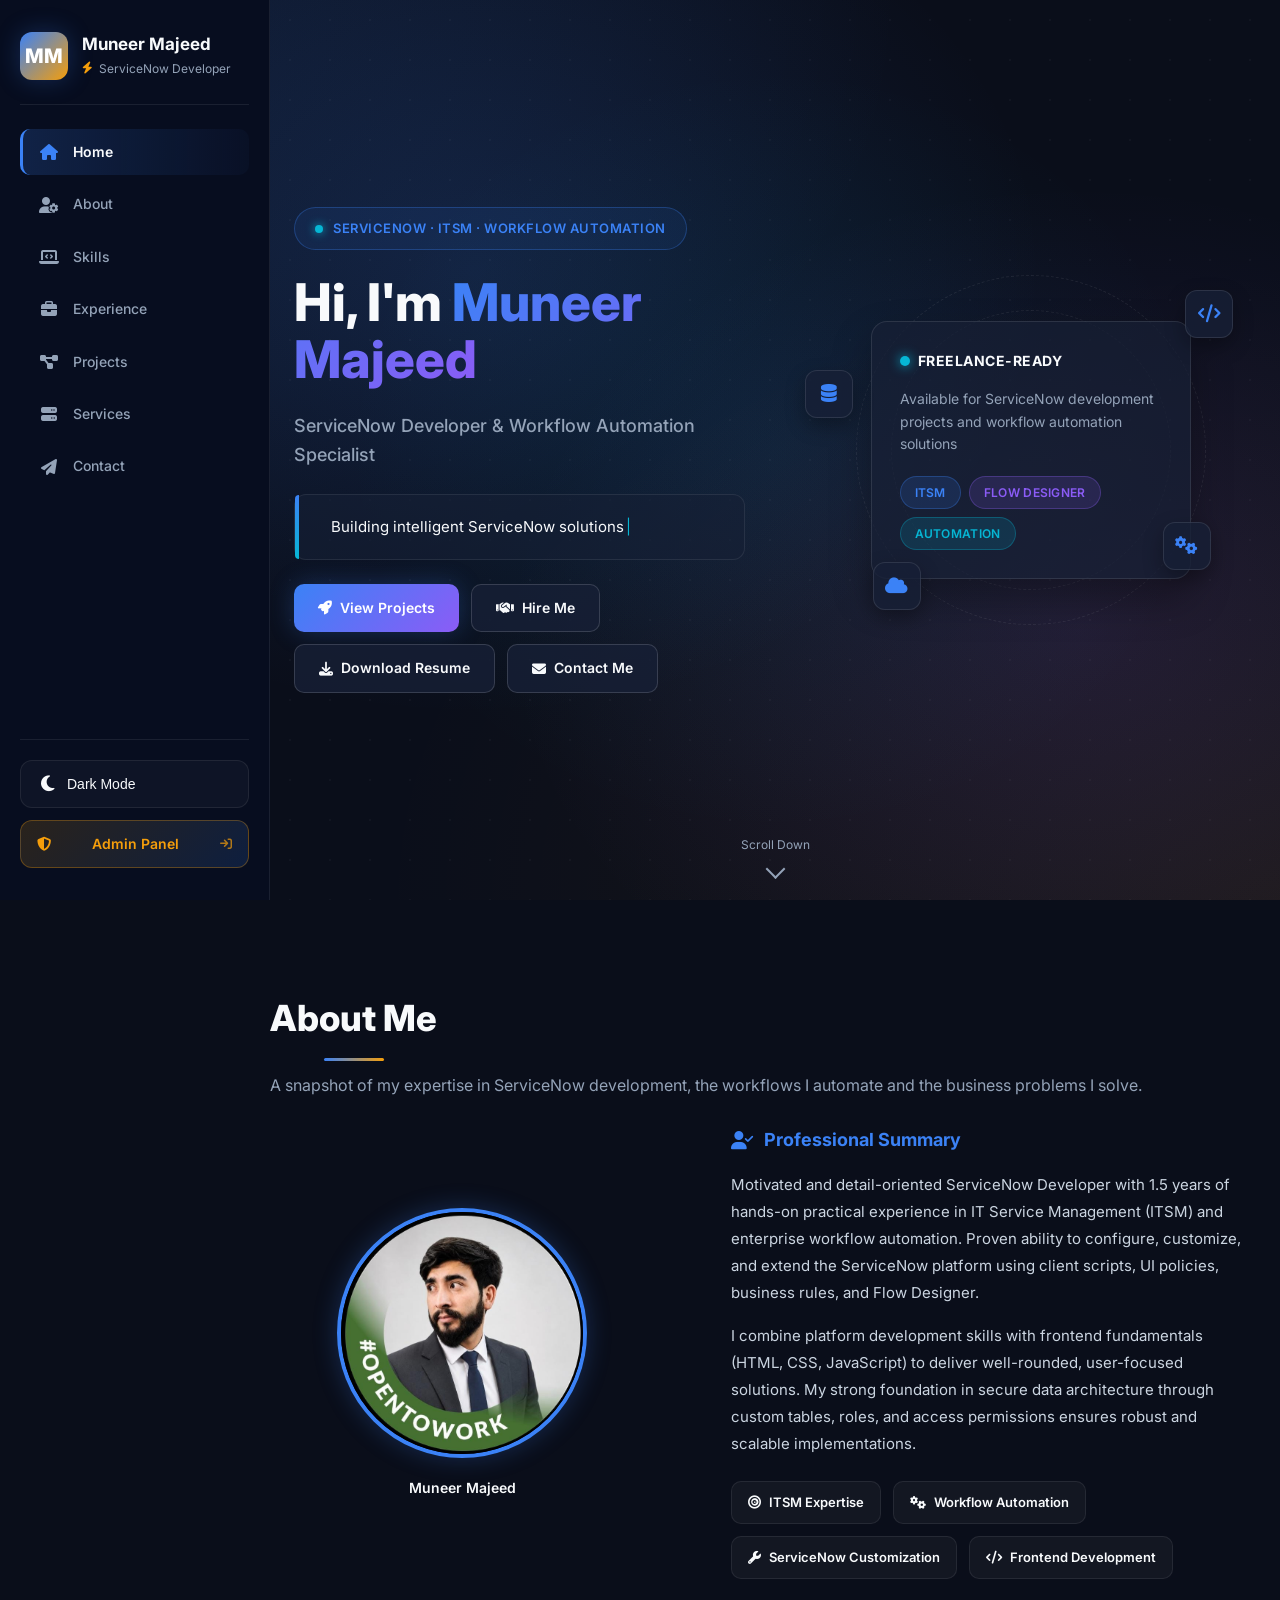
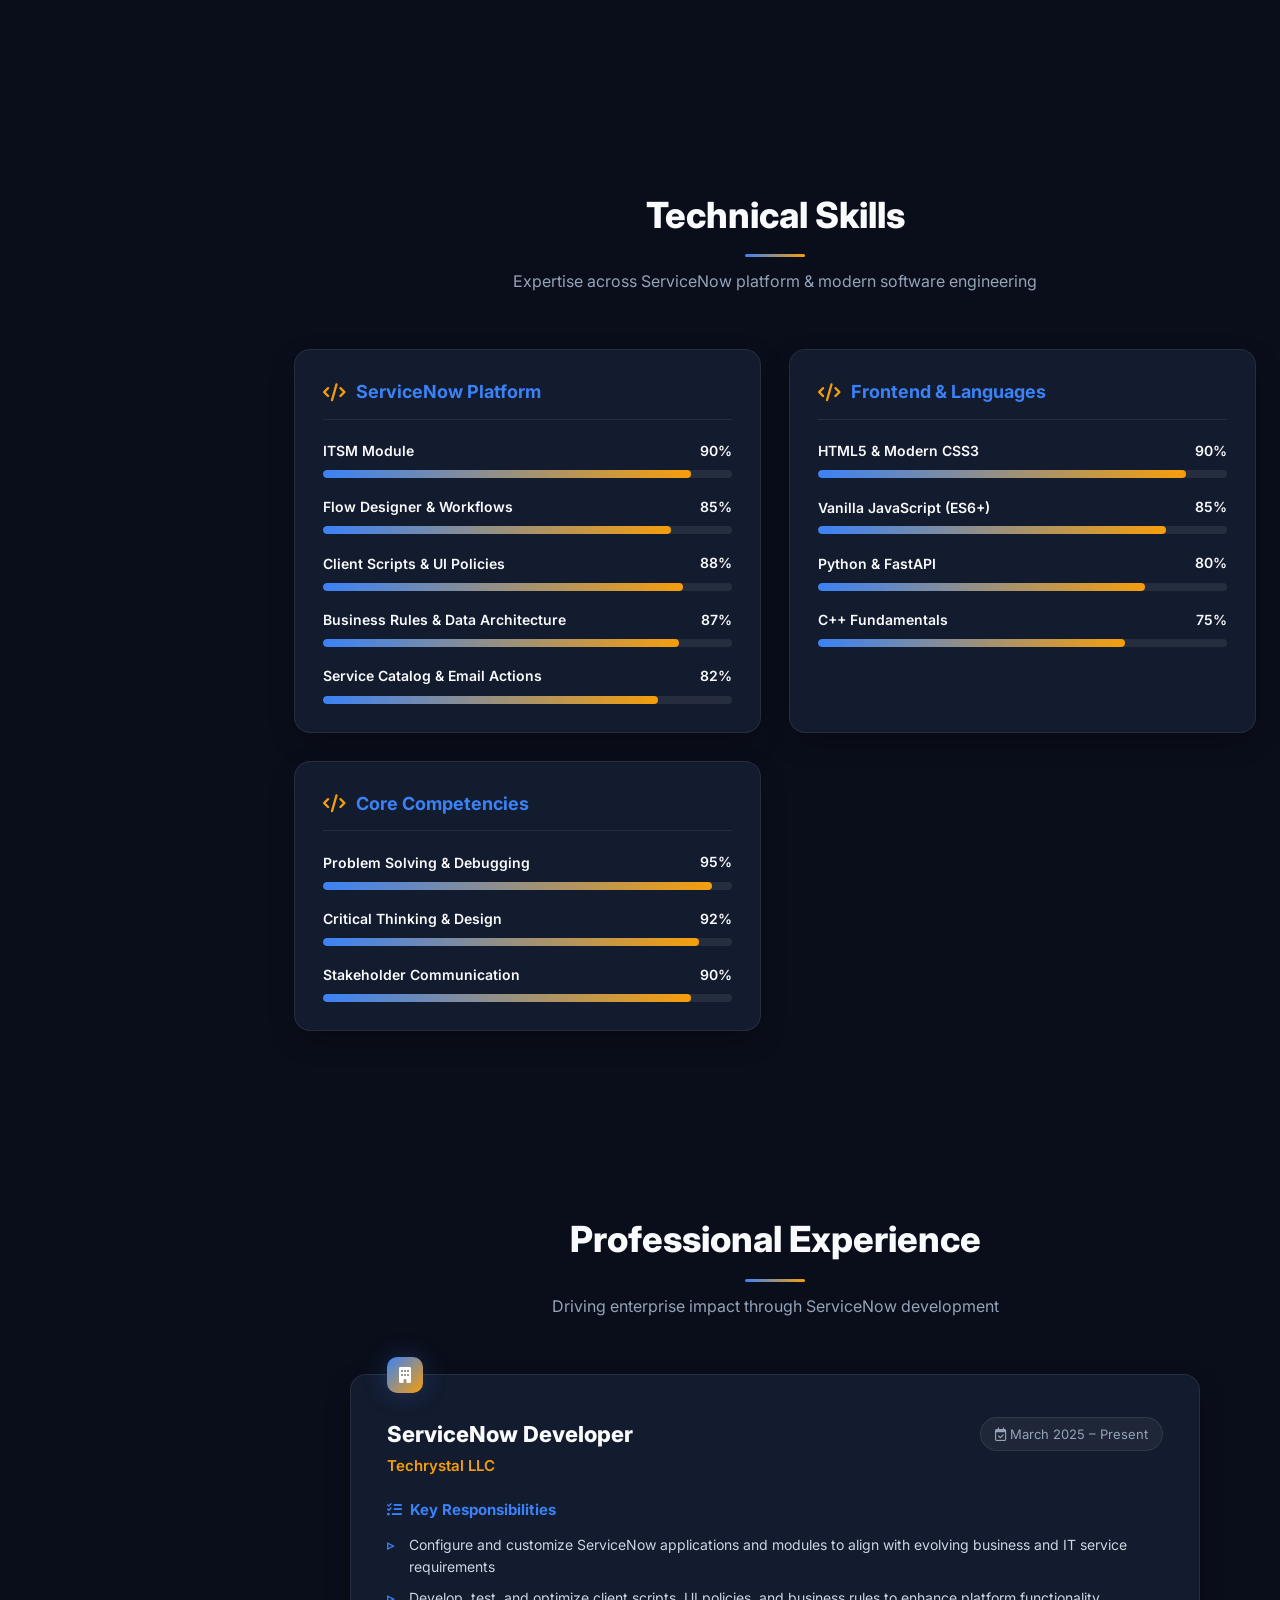
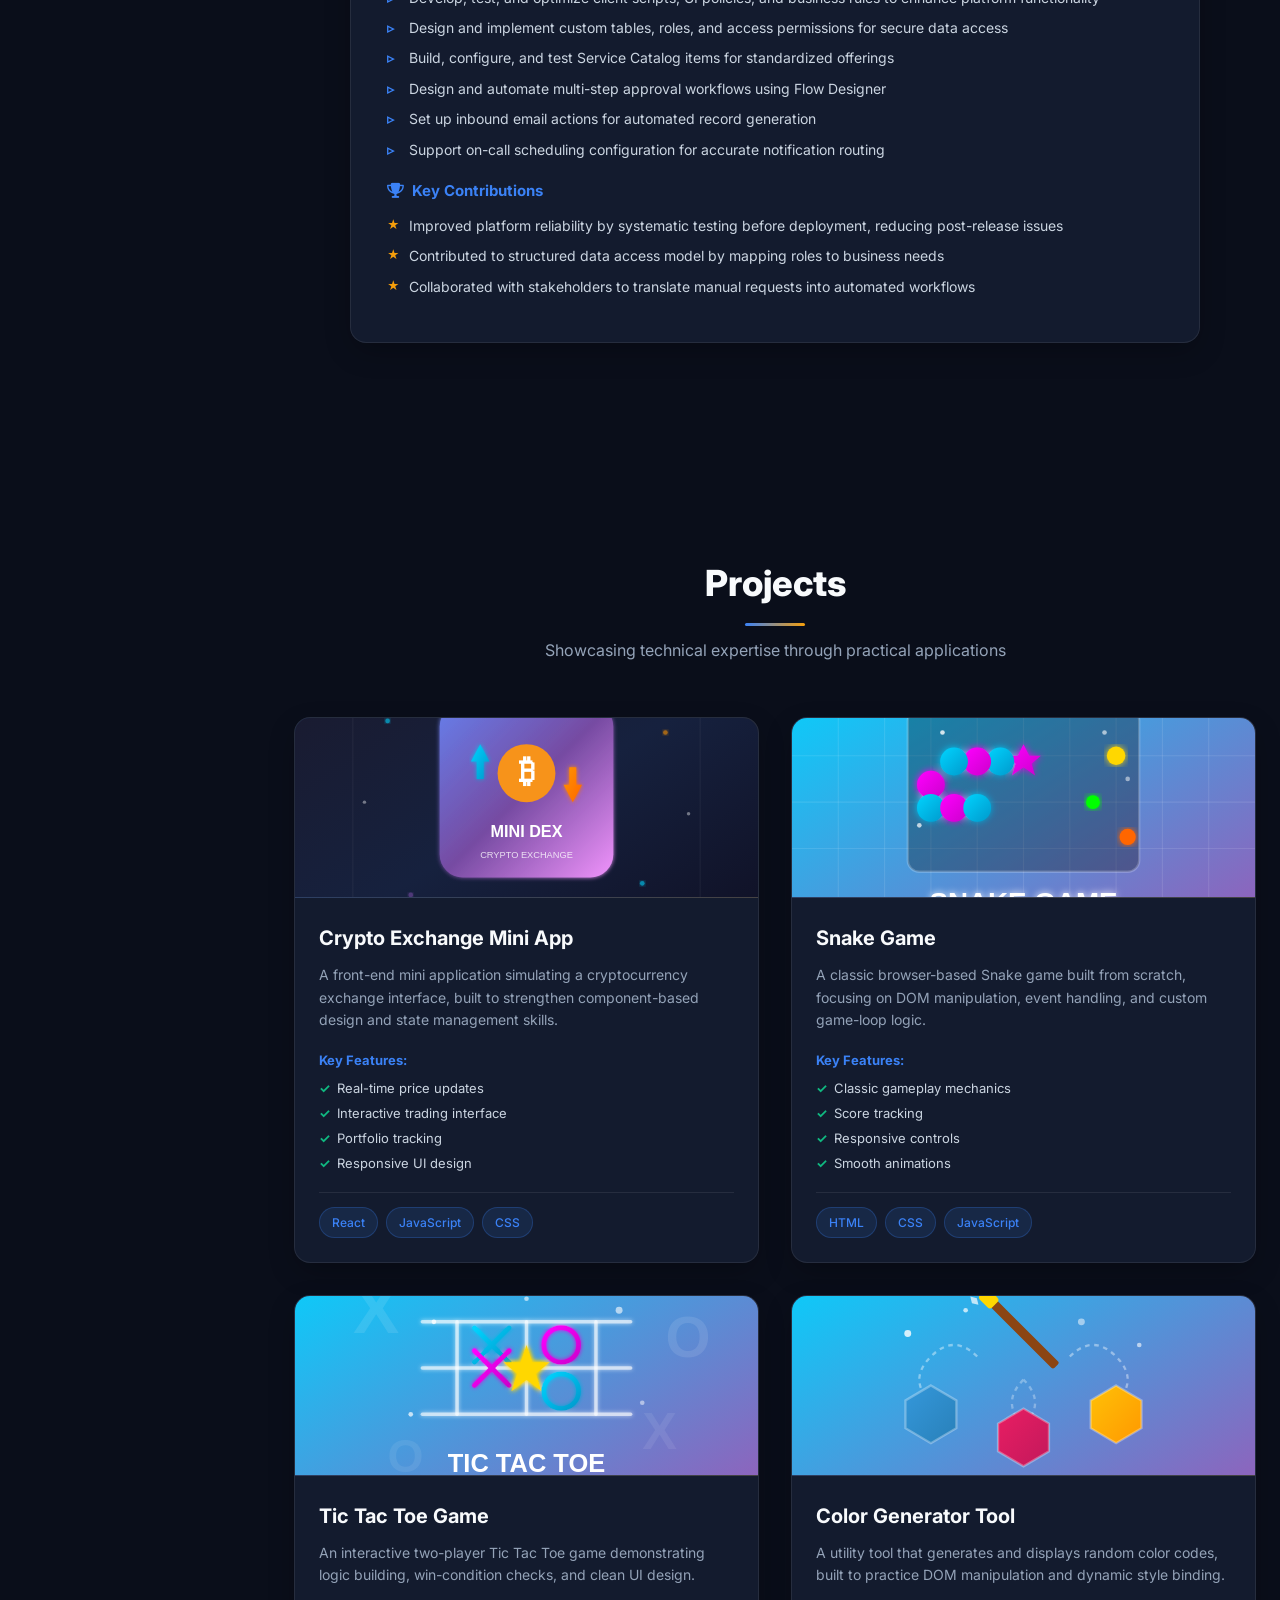
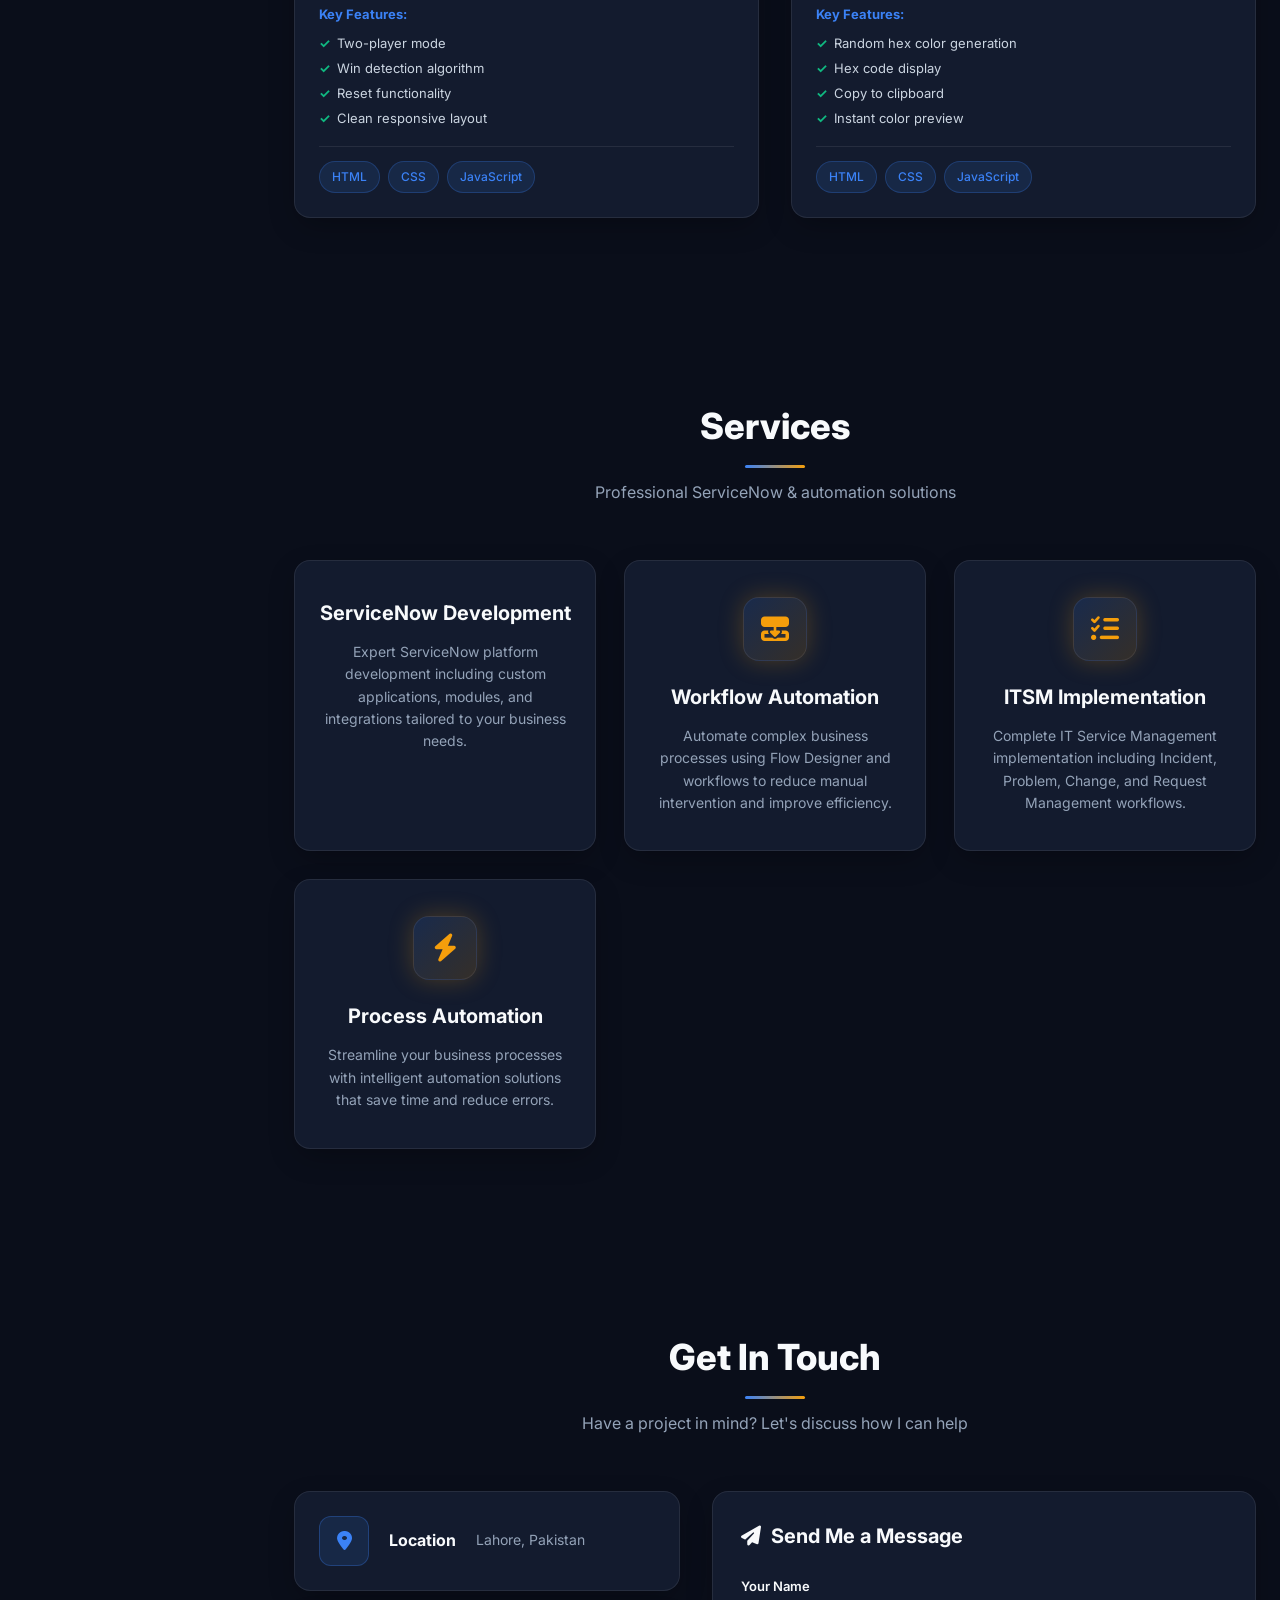
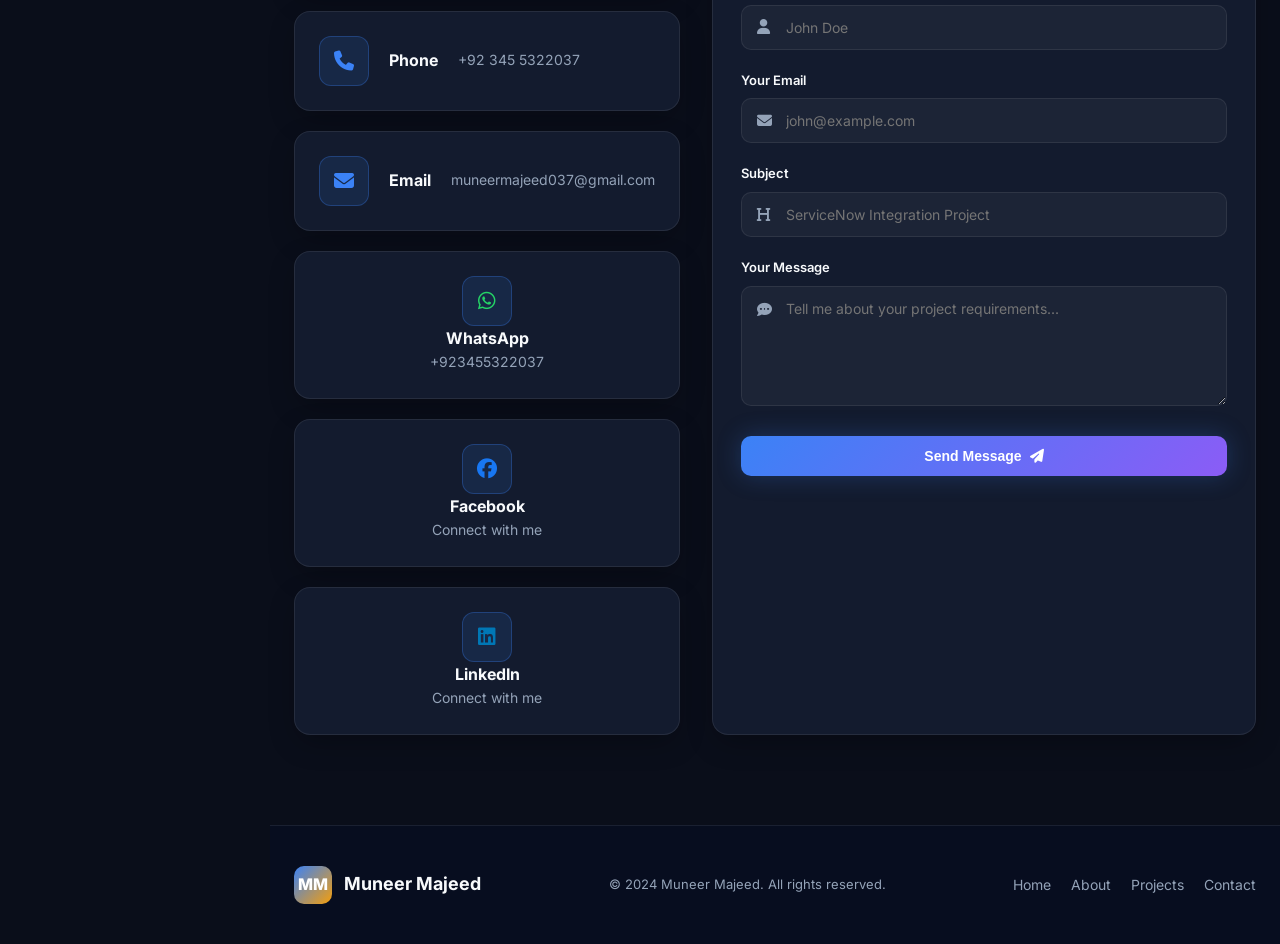
==== commit 93551cd5: "Update About Me section description" ====
--- a/frontend/index.html
+++ b/frontend/index.html
@@ -171,7 +171,7 @@
         <!-- About Section -->
         <section class="section container reveal visible" id="about">
             <h2 class="section-title">About Me</h2>
-            <p class="section-sub">A concise snapshot of who I am and the problems I solve with AI.</p>
+            <p class="section-sub">A snapshot of my expertise in ServiceNow development, the workflows I automate and the business problems I solve.</p>
             <div class="about-grid">
                 <div class="profile-frame glass reveal visible">
                     <img src="./mypic.jpeg" alt="Muneer Majeed" class="profile-image">
@@ -407,4 +407,4 @@
     <script src="js/main.js"></script>
 </body>
 
-</html>+</html>
